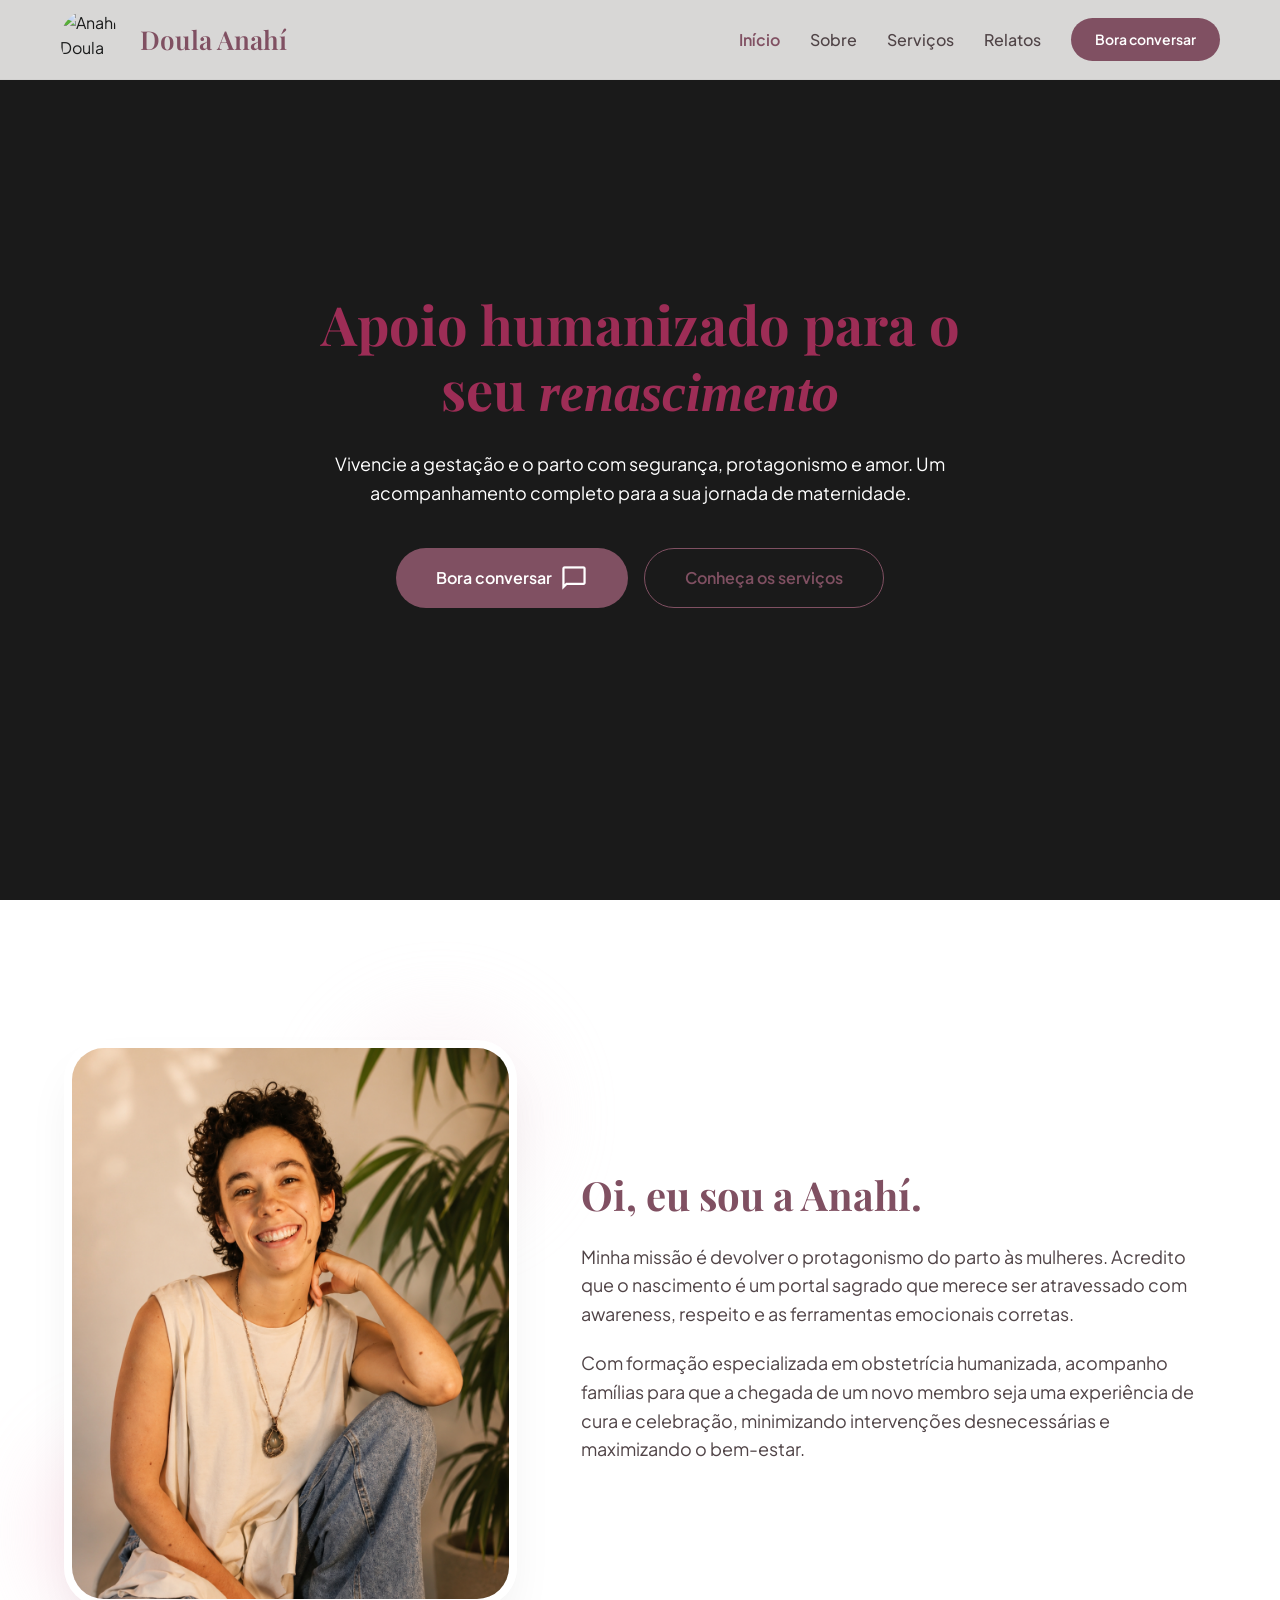
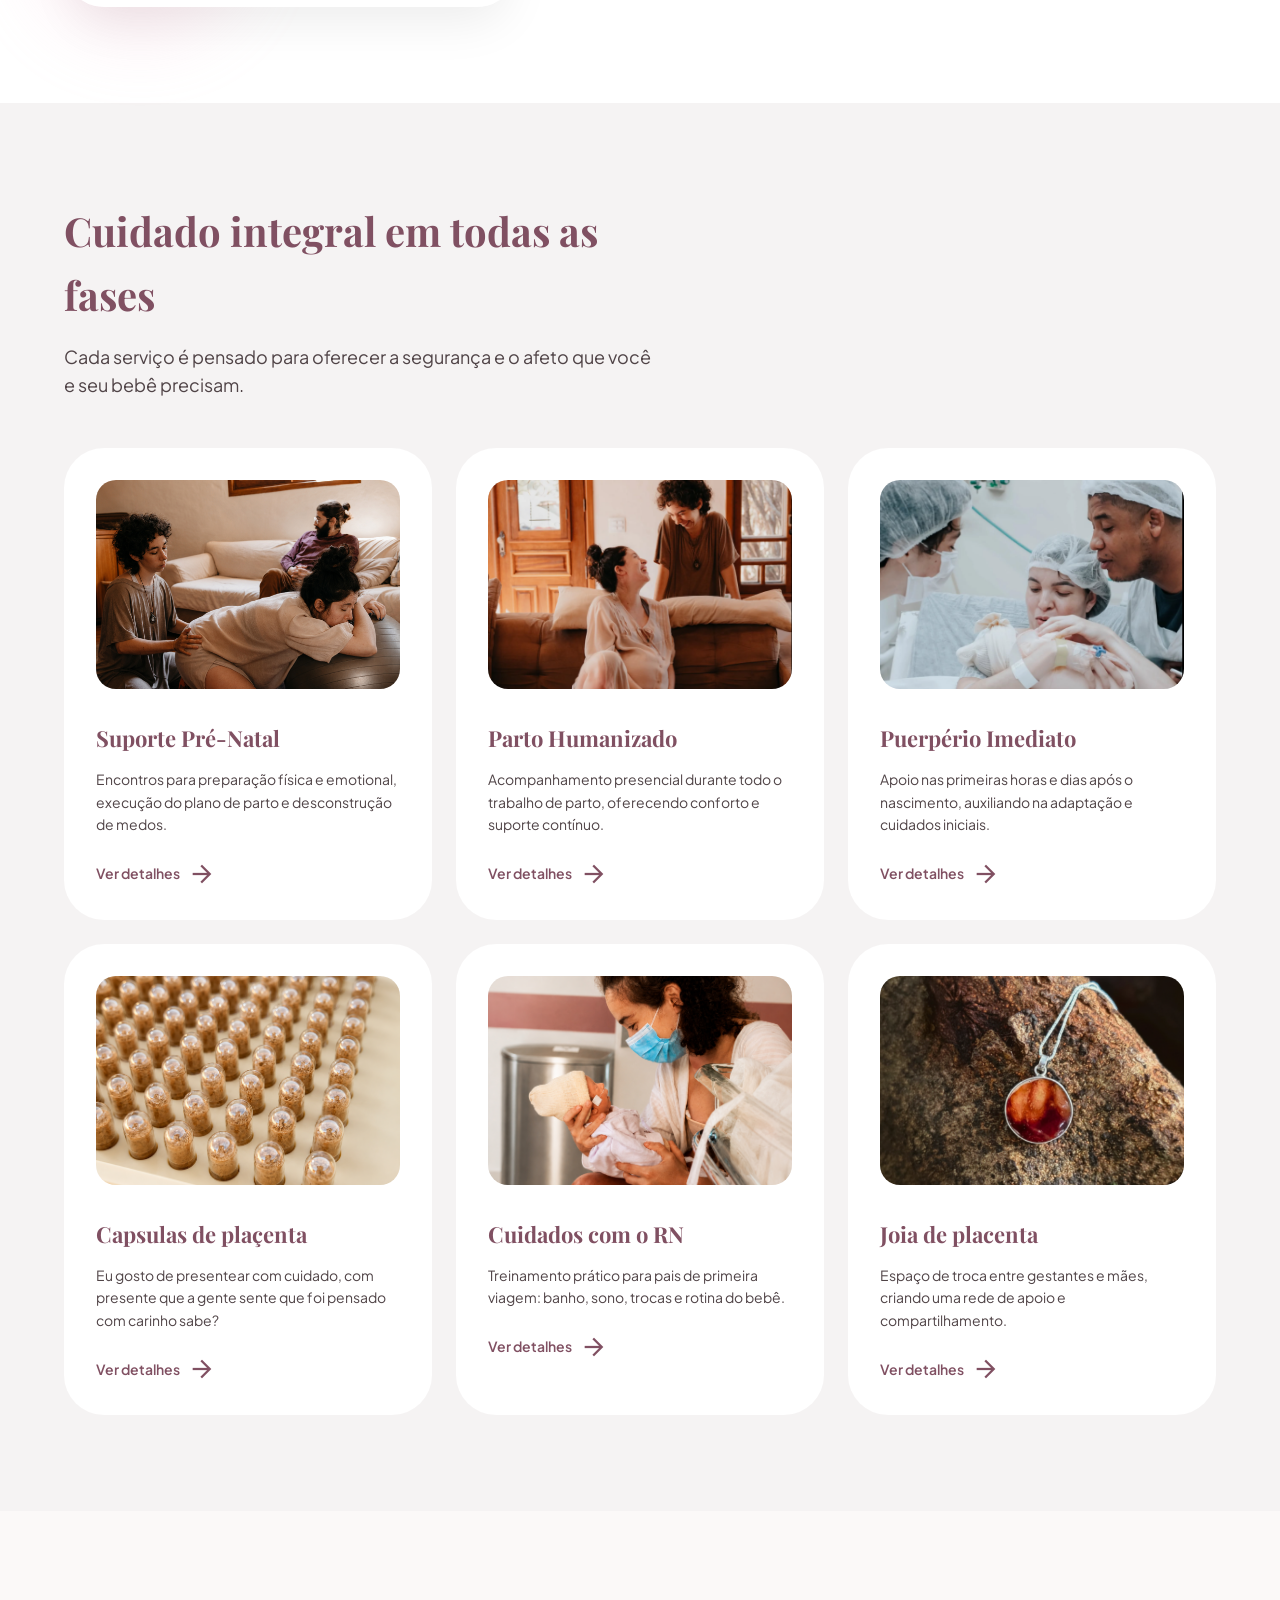
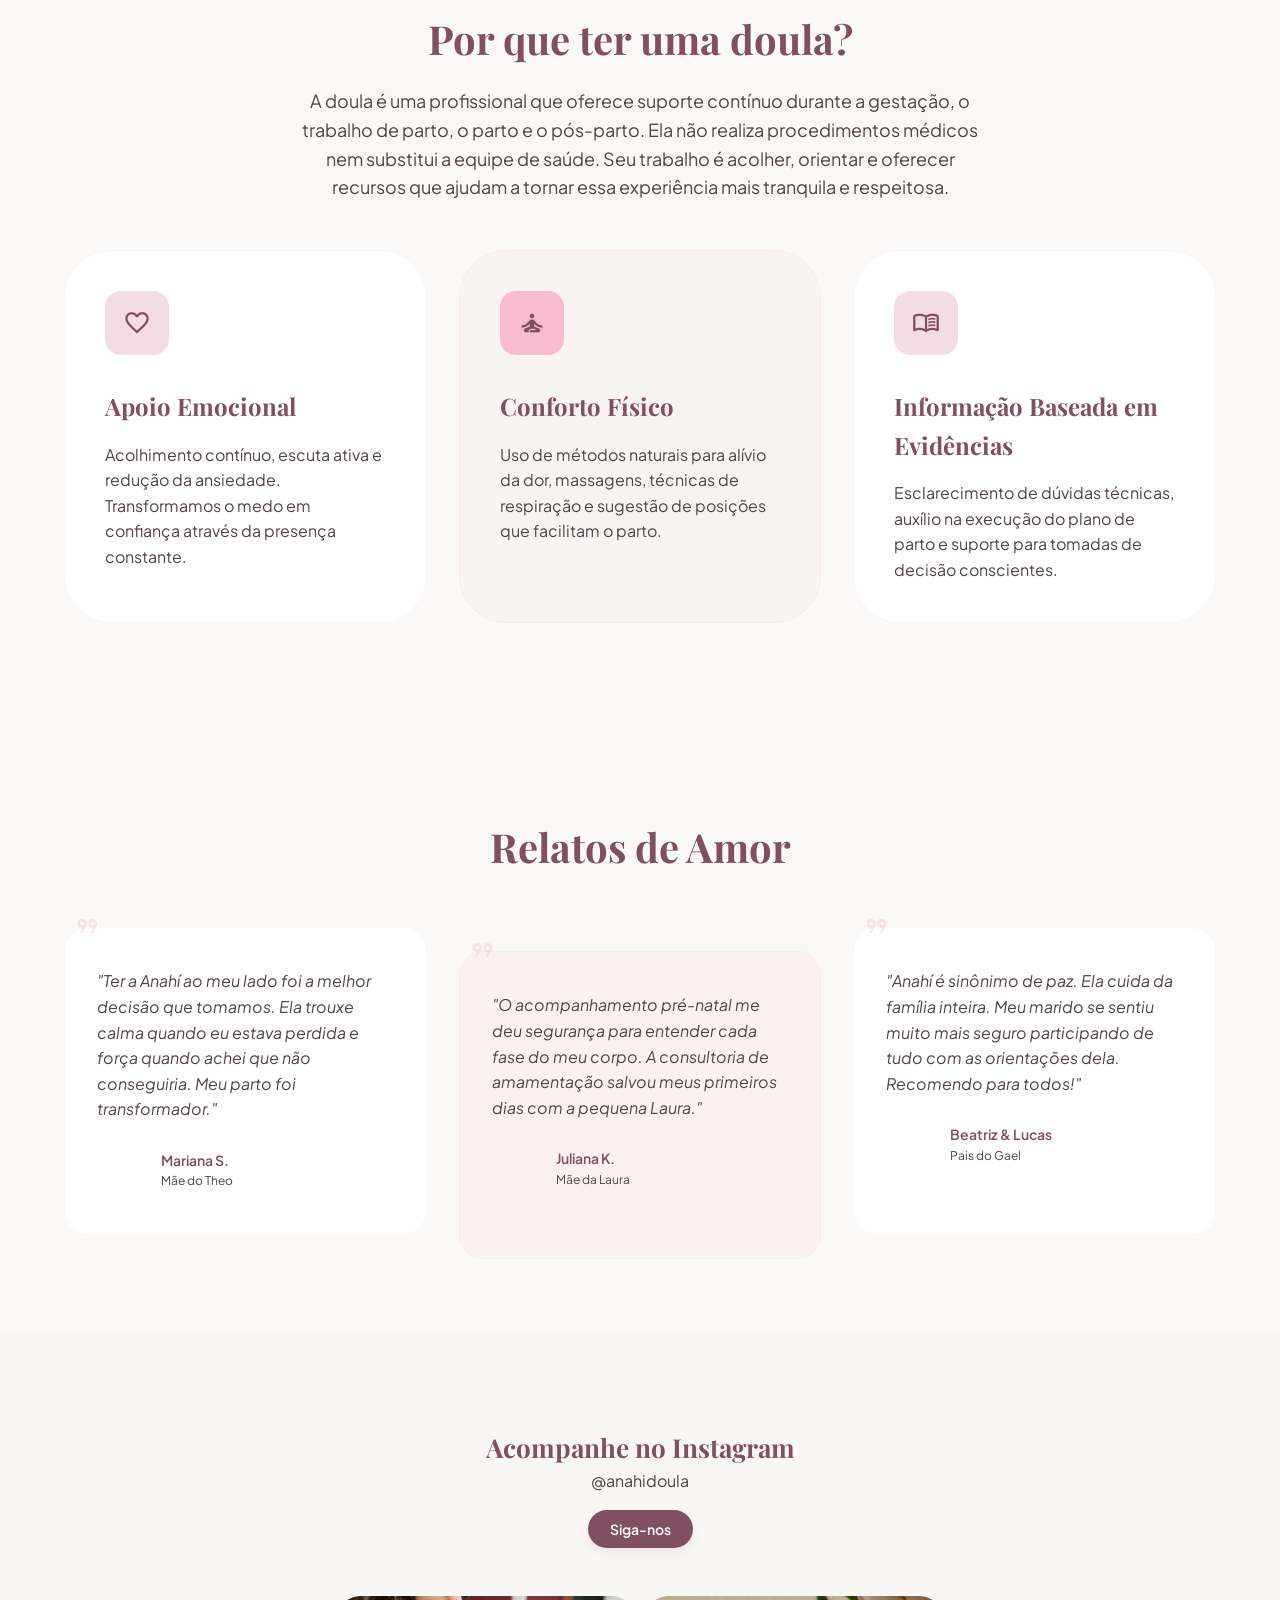
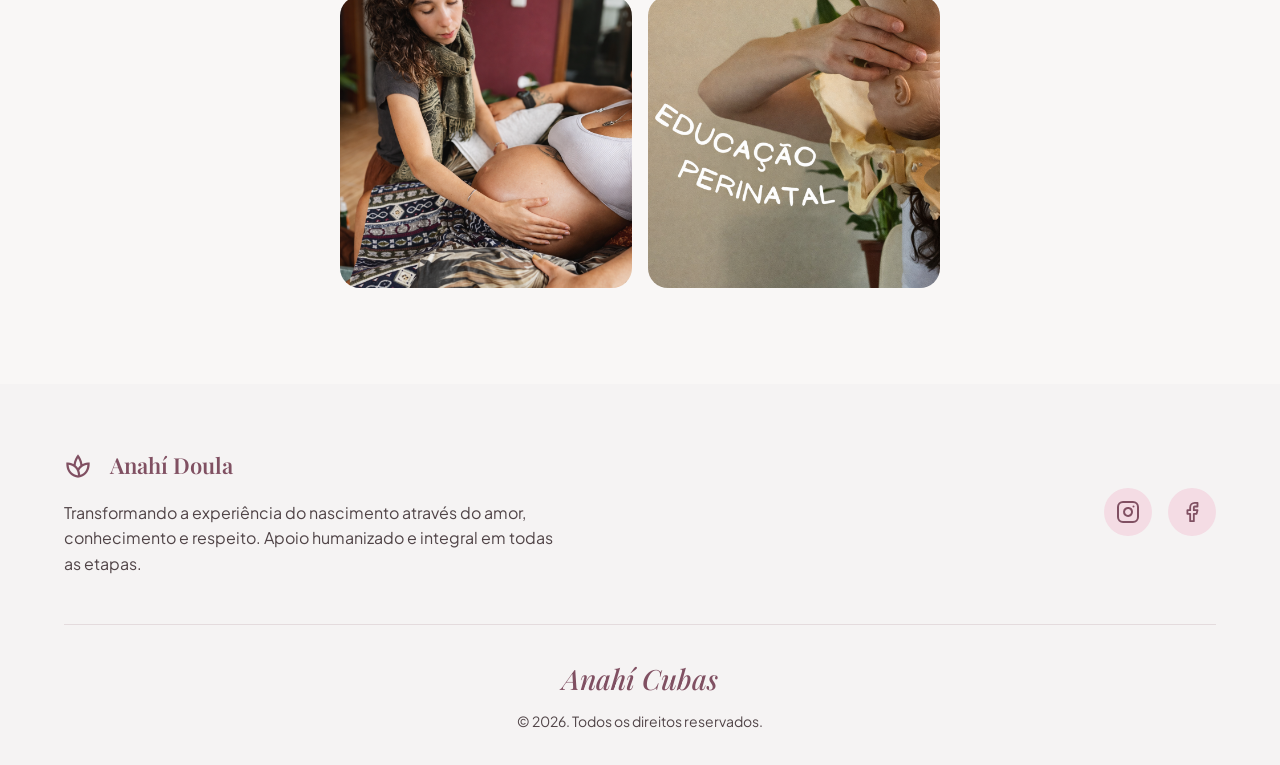
==== index.html @ f9d58816 "nuevas mudansas" ====
<!DOCTYPE html>
<html lang="pt-br">
<head>
    <meta charset="UTF-8">
    <meta name="viewport" content="width=device-width, initial-scale=1.0">
 
    <title>Doula em Campinas | Anahí - Educação Perinatal e Joias de Placenta</title>
    <meta name="description" content="Doula em Campinas dedicada ao apoyo humanizado. Ofrezco educação perinatal, cápsulas de placenta, joyas de placenta y cuidados com o recém nacido. ¡Agenda tu consulta!">
    <meta name="keywords" content="doula campinas, educação perinatal, joias de placenta, capsula de placenta, cuidados com recém nascido, parto humanizado">
  
    <link rel="preconnect" href="https://fonts.googleapis.com">
    <link rel="preconnect" href="https://fonts.gstatic.com" crossorigin>
    <link href="https://fonts.googleapis.com/css2?family=Playfair+Display:ital,wght@0,400..900;1,400..900&family=Plus+Jakarta+Sans:wght@300;400;500;600;700&display=swap" rel="stylesheet">
    
    <!-- Ícones nativos do Google -->
    <link href="https://fonts.googleapis.com/css2?family=Material+Symbols+Outlined&display=swap" rel="stylesheet">
    
    <link rel="stylesheet" href="src/css/style.css">
</head>
<body class="pagina-servicios">
    <nav class="navbar">
        <div class="container nav-wrapper">
            <div class="logo-area">
                <img src="https://lh3.googleusercontent.com/aida-public/[base64]" alt="Anahí Doula Logo" class="logo-img">
                <span class="logo-text">Doula Anahí</span>
            </div>
            
            <!-- Menu para Computadores -->
            <div class="nav-links">
                <a href="#inicio" class="nav-link active">Início</a>
                <a href="#sobre" class="nav-link">Sobre</a>
                <a href="#servicos" class="nav-link">Serviços</a>
                <a href="#relatos" class="nav-link">Relatos</a>
                <a href="#contato" class="btn-nav">Bora conversar</a>
            </div>
            
            <!-- Botão WhatsApp visível apenas no Celular (Substitui os links acima automaticamente) -->
            <a href="https://wa.me/5511999999999?text=Olá,%20gostaria%20de%20conversar%20sobre%20seus%20serviços!" target="_blank" rel="noopener noreferrer" class="mobile-wa-btn" aria-label="Conversar no WhatsApp">
                <svg xmlns="http://www.w3.org/2000/svg" viewBox="0 0 24 24" fill="currentColor" width="18" height="18" style="margin-right: 5px; vertical-align: middle;">
                    <path d="M17.472 14.382c-.297-.149-1.758-.867-2.03-.967-.273-.099-.471-.148-.67.15-.197.297-.767.966-.94 1.164-.173.199-.347.223-.644.075-.297-.15-1.255-.463-2.39-1.475-.883-.788-1.48-1.761-1.653-2.059-.173-.297-.018-.458.13-.606.134-.133.298-.347.446-.52.149-.174.198-.298.298-.497.099-.198.05-.371-.025-.52-.075-.149-.669-1.612-.916-2.207-.242-.579-.487-.5-.669-.51a12.8 12.8 0 0 0-.57-.01c-.198 0-.52.074-.792.372-.272.297-1.04 1.016-1.04 2.479 0 1.462 1.065 2.875 1.213 3.074.149.198 2.096 3.2 5.077 4.487.709.306 1.262.489 1.694.625.712.227 1.36.195 1.871.118.571-.085 1.758-.719 2.006-1.413.248-.694.248-1.289.173-1.413-.074-.124-.272-.198-.57-.347m-5.421 7.403h-.004a9.87 9.87 0 0 1-5.031-1.378l-.361-.214-3.741.982.998-3.648-.235-.374a9.86 9.86 0 0 1-1.51-5.26c.001-5.45 4.436-9.884 9.888-9.884 2.64 0 5.122 1.03 6.988 2.898a9.82 9.82 0 0 1 2.893 6.994c-.003 5.45-4.437 9.884-9.885 9.884m8.413-18.297A11.815 11.815 0 0 0 12.05 0C5.495 0 .16 5.335.157 11.892c0 2.096.547 4.142 1.588 5.945L.057 24l6.305-1.654a11.882 11.882 0 0 0 5.683 1.448h.005c6.554 0 11.89-5.335 11.893-11.893a11.821 11.821 0 0 0-3.48-8.413Z"/>
                </svg>
                <span>Conversar</span>
            </a>
            
            <button class="menu-mobile-btn" type="button" aria-label="Abrir menu">
                <span class="material-symbols-outlined">menu</span>
            </button>
        </div>
    </nav>

    <!-- HERO SECTION -->
    <header class="hero" id="inicio">
        <div class="hero-slider">
            <div class="slide slide1"></div>
            <div class="slide slide2"></div>
        </div>
        <div class="hero-overlay"></div>
        <div class="container hero-content">
            <h1 class="hero-title">Apoio humanizado para o seu <span class="italic-text">renascimento</span></h1>
            <p class="hero-description">Vivencie a gestação e o parto com segurança, protagonismo e amor. Um acompanhamento completo para a sua jornada de maternidade.</p>
            <div class="hero-buttons">
                <a href="#contato" class="btn btn-primary">Bora conversar <span class="material-symbols-outlined">chat_bubble</span></a>
                <a href="#servicos" class="btn btn-outline">Conheça os serviços</a>
            </div>
        </div>
    </header>

    <main>
        <!-- SOBRE MIM -->
        <section class="about-section" id="sobre">
            <div class="container about-wrapper">
                <div class="about-image-wrapper">
                    <div class="about-card">
                        <img alt="Anahí Doula" class="about-img" src="src/imagens/sobremi.jpg">
                    </div>
                    <div class="decor-circle circle-1"></div>
                    <div class="decor-circle circle-2"></div>
                </div>
                <div class="about-content">
                    <h2 class="section-title">Oi, eu sou a Anahí.</h2>
                    <div class="about-text">
                        <p>Minha missão é devolver o protagonismo do parto às mulheres. Acredito que o nascimento é um portal sagrado que merece ser atravessado com awareness, respeito e as ferramentas emocionais corretas.</p>
                        <p>Com formação especializada em obstetrícia humanizada, acompanho famílias para que a chegada de um novo membro seja uma experiência de cura e celebração, minimizando intervenções desnecessárias e maximizando o bem-estar.</p>
                    </div>
                </div>
            </div>
        </section>

        <!-- SERVIÇOS -->
        <section class="services-section" id="servicos">
            <div class="container">
                <div class="services-header">
                    <div class="services-header-text">
                        <h2 class="section-title">Cuidado integral em todas as fases</h2>
                        <p class="section-subtitle">Cada serviço é pensado para oferecer a segurança e o afeto que você e seu bebê precisam.</p>
                    </div>
                </div>
                <div class="services-grid">
                    <div class="service-card">
                        <div class="service-img-wrapper">
                            <img alt="Suporte Pré-Natal" src="src/imagens/hero1.jpg">
                        </div>
                        <h3>Suporte Pré-Natal</h3>
                        <p>Encontros para preparação física e emotional, execução do plano de parto e desconstrução de medos.</p>
                        <a href="servicios.html#educacao" class="service-link">Ver detalhes <span class="material-symbols-outlined">arrow_forward</span></a>
                    </div>
                    <div class="service-card">
                        <div class="service-img-wrapper">
                            <img alt="Parto Humanizado" src="src/imagens/img1.png">
                        </div>
                        <h3>Parto Humanizado</h3>
                        <p>Acompanhamento presencial durante todo o trabalho de parto, oferecendo conforto e suporte contínuo.</p>
                        <a href="servicios.html#parto" class="service-link">Ver detalhes <span class="material-symbols-outlined">arrow_forward</span></a>
                    </div>
                    <div class="service-card">
                        <div class="service-img-wrapper">
                            <img alt="Puerpério Imediato" src="src/imagens/img2.png">
                        </div>
                        <h3>Puerpério Imediato</h3>
                        <p>Apoio nas primeiras horas e dias após o nascimento, auxiliando na adaptação e cuidados iniciais.</p>
                        <a href="servicios.html#cuidados" class="service-link">Ver detalhes <span class="material-symbols-outlined">arrow_forward</span></a>
                    </div>
                    <div class="service-card">
                        <div class="service-img-wrapper">
                            <img alt="Capsulas de plaçenta" src="src/imagens/img3.jpg">
                        </div>
                        <h3>Capsulas de plaçenta</h3>
                        <p>Eu gosto de presentear com cuidado, com presente que a gente sente que foi pensado com carinho sabe?</p>
                        <a href="servicios.html#capsulas" class="service-link">Ver detalhes <span class="material-symbols-outlined">arrow_forward</span></a>
                    </div>
                    <div class="service-card">
                        <div class="service-img-wrapper">
                            <img alt="Cuidados com o RN" src="src/imagens/img4.jpg">
                        </div>
                        <h3>Cuidados com o RN</h3>
                        <p>Treinamento prático para pais de primeira viagem: banho, sono, trocas e rotina do bebê.</p>
                        <a href="servicios.html#joias" class="service-link">Ver detalhes <span class="material-symbols-outlined">arrow_forward</span></a>
                    </div>
                    <div class="service-card">
                        <div class="service-img-wrapper">
                            <img alt="Joia de placenta" src="src/imagens/img5.png">
                        </div>
                        <h3>Joia de placenta</h3>
                        <p>Espaço de troca entre gestantes e mães, criando uma rede de apoio e compartilhamento.</p>
                        <a href="servicios.html#arte" class="service-link">Ver detalhes <span class="material-symbols-outlined">arrow_forward</span></a>
                    </div>
                </div>
            </div>
        </section>

        <!-- POR QUE DOULA -->
        <section class="why-section">
            <div class="container text-center">
                <h2 class="section-title">Por que ter uma doula?</h2>
                <p class="section-subtitle">A doula é uma profissional que oferece suporte contínuo durante a gestação, o trabalho de parto, o parto e o pós-parto. Ela não realiza procedimentos médicos nem substitui a equipe de saúde. Seu trabalho é acolher, orientar e oferecer recursos que ajudam a tornar essa experiência mais tranquila e respeitosa.</p>
                <div class="features-grid">
                    <div class="feature-card">
                        <div class="feature-icon icon-bg-1">
                            <span class="material-symbols-outlined">favorite</span>
                        </div>
                        <h3>Apoio Emocional</h3>
                        <p>Acolhimento contínuo, escuta ativa e redução da ansiedade. Transformamos o medo em confiança através da presença constante.</p>
                    </div>
                    <div class="feature-card highlight-card">
                        <div class="feature-icon icon-bg-2">
                            <span class="material-symbols-outlined">self_improvement</span>
                        </div>
                        <h3>Conforto Físico</h3>
                        <p>Uso de métodos naturais para alívio da dor, massagens, técnicas de respiração e sugestão de posições que facilitam o parto.</p>
                    </div>
                    <div class="feature-card">
                        <div class="feature-icon icon-bg-1">
                            <span class="material-symbols-outlined">menu_book</span>
                        </div>
                        <h3>Informação Baseada em Evidências</h3>
                        <p>Esclarecimento de dúvidas técnicas, auxílio na execução do plano de parto e suporte para tomadas de decisão conscientes.</p>
                    </div>
                </div>
            </div>
        </section>

        <!-- TESTEMUNHOS -->
        <section class="testimonials-section" id="relatos">
            <div class="container">
                <h2 class="section-title text-center">Relatos de Amor</h2>
                <div class="testimonials-grid">
                    <div class="testimonial-card">
                        <span class="material-symbols-outlined quote-icon">format_quote</span>
                        <p class="testimonial-text">"Ter a Anahí ao meu lado foi a melhor decisão que tomamos. Ela trouxe calma quando eu estava perdida e força quando achei que não conseguiria. Meu parto foi transformador."</p>
                        <div class="testimonial-user">
                            <div class="user-avatar" style="background-image: url('https://lh3.googleusercontent.com/aida-public/[base64]');"></div>
                            <div>
                                <p class="user-name">Mariana S.</p>
                                <p class="user-info">Mãe do Theo</p>
                            </div>
                        </div>
                    </div>
                    <div class="testimonial-card color-card">
                        <span class="material-symbols-outlined quote-icon">format_quote</span>
                        <p class="testimonial-text">"O acompanhamento pré-natal me deu segurança para entender cada fase do meu corpo. A consultoria de amamentação salvou meus primeiros dias com a pequena Laura."</p>
                        <div class="testimonial-user">
                            <div class="user-avatar" style="background-image: url('https://lh3.googleusercontent.com/aida-public/[base64]');"></div>
                            <div>
                                <p class="user-name">Juliana K.</p>
                                <p class="user-info">Mãe da Laura</p>
                            </div>
                        </div>
                    </div>
                    <div class="testimonial-card">
                        <span class="material-symbols-outlined quote-icon">format_quote</span>
                        <p class="testimonial-text">"Anahí é sinônimo de paz. Ela cuida da família inteira. Meu marido se sentiu muito mais seguro participando de tudo com as orientações dela. Recomendo para todos!"</p>
                        <div class="testimonial-user">
                            <div class="user-avatar" style="background-image: url('https://lh3.googleusercontent.com/aida-public/[base64]');"></div>
                            <div>
                                <p class="user-name">Beatriz & Lucas</p>
                                <p class="user-info">Pais do Gael</p>
                            </div>
                        </div>
                    </div>
                </div>
            </div>
        </section>

        <!-- INSTAGRAM -->
        <section class="instagram-section" id="instagram">
            <div class="container">
                <div class="instagram-header">
                    <div class="instagram-header-content">
                        <h2 class="instagram-title">Acompanhe no Instagram</h2>
                        <p class="instagram-handle">@anahidoula</p>
                    </div>
                    <a href="https://instagram.com/anahidoula" target="_blank" class="instagram-follow-btn">Siga-nos</a>
                </div>
                <div class="instagram-grid">
                    <a href="https://www.instagram.com/p/C_lecy-xNqU/" target="_blank" class="instagram-item">
                        <div class="instagram-img" style="background-image: url('src/imagens/post1.png');"></div>
                    </a>
                    <a href="https://www.instagram.com/p/C8aDs1oxCTN/" target="_blank" class="instagram-item">
                        <div class="instagram-img" style="background-image: url('src/imagens/post2.png');"></div>
                    </a>
                </div>
            </div>
        </section>
    </main>

    <!-- FOOTER -->
    <footer class="main-footer" id="contato">
        <div class="container">
            <div class="footer-wrapper">
                <div class="footer-brand">
                    <div class="footer-logo">
                        <span class="material-symbols-outlined text-primary style-icon" style="font-size: 30px; color: var(--primary);">spa</span>
                        <span class="footer-title" style="margin-left: 8px;">Anahí Doula</span>
                    </div>
                    <p class="footer-text">
                        Transformando a experiência do nascimento através do amor, conhecimento e respeito. Apoio humanizado e integral em todas as etapas.
                    </p>
                </div>
                <div class="footer-socials">
                    <a href="https://instagram.com/anahidoula" target="_blank" class="social-icon" aria-label="Instagram">
                        <svg xmlns="http://www.w3.org/2000/svg" width="24" height="24" viewBox="0 0 24 24" fill="none" stroke="currentColor" stroke-width="2" stroke-linecap="round" stroke-linejoin="round"><rect width="20" height="20" x="2" y="2" rx="5" ry="5"/><path d="M16 11.37A4 4 0 1 1 12.63 8 4 4 0 0 1 16 11.37z"/><line x1="17.5" x2="17.51" y1="6.5" y2="6.5"/></svg>
                    </a>
                    <a href="https://www.facebook.com/tu_usuario" target="_blank" class="social-icon" aria-label="Facebook">
                        <svg xmlns="http://www.w3.org/2000/svg" width="22" height="22" viewBox="0 0 24 24" fill="none" stroke="currentColor" stroke-width="2" stroke-linecap="round" stroke-linejoin="round">
                            <path d="M18 2h-3a5 5 0 0 0-5 5v3H7v4h3v8h4v-8h3l1-4h-4V7a1 1 0 0 1 1-1h3z"></path>
                        </svg>
                    </a>
                </div>
            </div>
            <div class="footer-bottom">
                <h3 class="footer-author">Anahí Cubas</h3>
                <p class="footer-copyright">© 2026. Todos os direitos reservados.</p>
            </div>
        </div>
    </footer>

    <!-- BARRA DE NAVEGAÇÃO INFERIOR PARA CELULARES (ESTILO INSTAGRAM) -->
    <nav class="bottom-nav">
        <a href="#inicio" class="bottom-nav-item">
            <span class="material-symbols-outlined">home</span>
            <span>Início</span>
        </a>
        <a href="#sobre" class="bottom-nav-item">
            <span class="material-symbols-outlined">person</span>
            <span>Sobre</span>
        </a>
        <a href="#servicos" class="bottom-nav-item">
            <span class="material-symbols-outlined">pregnancy</span>
            <span>Serviços</span>
        </a>
        <a href="#relatos" class="bottom-nav-item">
            <span class="material-symbols-outlined">forum</span>
            <span>Relatos</span>
        </a>
    </nav>
    
    <script src="src/js/script.js"></script>
</body>
</html>
---- src/css/style.css ----
* {
    margin: 0;
    padding: 0;
    box-sizing: border-box;
}

html {
    scroll-behavior: smooth;
}

:root {
    /* Paleta de Cores Global */
    --primary: #805062;
    --primary-container: #f8bbd0;
    --on-primary: #ffffff;
    --secondary: #6b5a60;
    --secondary-container: #f4dce4;
    --on-secondary-container: #716066;
    --surface: #fbf9f8;
    --surface-container-low: #f5f3f3;
    --surface-container-lowest: #ffffff;
    --on-surface: #1b1c1c;
    --on-surface-variant: #504447;
    
    /* Fontes */
    --font-headline: 'Playfair Display', serif;
    --font-body: 'Plus Jakarta Sans', sans-serif;
}

body {
    background-: var(--surface);
    color: var(--on-surface);
    font-family: var(--font-body);
    font-size: 16px;
    line-height: 1.6;
    overflow-x: hidden;
}

.container {
    width: 100%;
    max-width: 1200px;
    margin: 0 auto;
    padding: 0 24px;
}

.text-center {
    text-align: center;
}

/* ==========================================================================
   COMPONENTES REUTILIZÁVEIS (Botões e Títulos)
   ========================================================================== */
.btn {
    display: inline-flex;
    align-items: center;
    justify-content: center;
    gap: 8px;
    padding: 16px 40px;
    border-radius: 9999px;
    font-weight: 600;
    text-decoration: none;
    transition: all 0.3s ease;
    cursor: pointer;
}

.btn-primary {
    background-color: var(--primary);
    color: var(--on-primary);
    border: none;
}

.btn-primary:hover {
    opacity: 0.95;
    transform: translateY(-2px);
    box-shadow: 0 10px 20px rgba(128, 80, 98, 0.15);
}

.btn-outline {
    background-color: transparent;
    border: 1px solid var(--primary);
    color: var(--on-surface);
}

.btn-outline:hover {
    background-color: rgba(248, 187, 208, 0.15);
}

.section-title {
    font-family: var(--font-headline);
    font-size: 40px;
    color: var(--primary);
    margin-bottom: 16px;
}

.section-subtitle {
    font-size: 18px;
    color: var(--on-surface-variant);
    max-width: 700px;
    margin: 0 auto 48px auto;
}

/* ==========================================================================
   NAVBAR & LOGO CIRCULAR
   ========================================================================== */
.navbar {
    position: fixed;
    top: 0;
    width: 100%;
    height: 80px;
    background-color: rgba(251, 249, 248, 0.85);
    backdrop-filter: blur(10px);
    z-index: 1000;
    display: flex;
    align-items: center;
    border-bottom: 1px solid rgba(0,0,0,0.03);
    transition: all 0.3s ease;
}

.navbar.scrolled {
    background-color: #ffffff;
    box-shadow: 0 4px 20px rgba(0, 0, 0, 0.08);
    height: 70px;
}

.nav-wrapper {
    display: flex;
    justify-content: space-between;
    align-items: center;
    width: 100%;
    max-width: 1200px;
    margin: 0 auto;
    padding: 10px 20px;
}

.logo-area {
    display: flex;
    align-items: center;
    gap: 20px;
}

.logo-img {
    border-radius: 50% !important; 
    object-fit: cover !important;  
    width: 60px !important;        
    height: 60px !important;       
}

.logo-text {
    font-family: var(--font-headline);
    font-size: 26px;
    font-weight: 600;
    color: var(--primary);
}

.nav-links {
    display: flex;
    align-items: center;
    gap: 32px;
}

.nav-link {
    text-decoration: none;
    color: var(--on-surface-variant);
    font-weight: 500;
    transition: color 0.3s;
}

.nav-link:hover, .nav-link.active {
    color: var(--primary);
    font-weight: 600;
}

.btn-nav {
    background-color: var(--primary);
    color: var(--on-primary);
    padding: 10px 24px;
    border-radius: 9999px;
    text-decoration: none;
    font-weight: 600;
    font-size: 14px;
    transition: opacity 0.3s;
}

.btn-nav:hover {
    opacity: 0.9;
}

.menu-mobile-btn {
    display: none;
    background: none;
    border: none;
    color: var(--primary);
    cursor: pointer;
}

.mobile-wa-btn {
    background-color: #926379; 
    color: #ffffff !important;
    text-decoration: none;
    padding: 8px 14px;
    border-radius: 8px;
    font-family: 'Playfair Display', serif;
    font-size: 13px;
    font-weight: bold;
    display: none; 
    white-space: nowrap;
    transition: background 0.3s ease, transform 0.2s ease;
}

.mobile-wa-btn:active {
    transform: scale(0.95);
}

/* ==========================================================================
   HERO SECTION (RETORNADO A TRANSPARENTE ORIGINAL)
   ========================================================================== */
.hero {
    height: 100vh;
    position: relative;
    display: flex;
    justify-content: center;
    align-items: center;
    text-align: center;
    overflow: hidden;
}

.hero-slider {
    position: absolute;
    inset: 0;
    z-index: -1;
    background-color: #1a1a1a; 
    overflow: hidden;
}

.slide {
    position: absolute;
    inset: 0;
    background-size: cover;
    background-position: center;
    opacity: 0;
    animation: fadeZoomOut 16s infinite ease-in-out;
}

.slide1 { background-image: url("../imagens/hero1.jpg"); animation-delay: 0s; }
.slide2 { background-image: url("../imagens/fototipo1.jpg"); animation-delay: 8s; }

@keyframes fadeZoomOut {
    0% { opacity: 1; transform: scale(1.05); } 
    45% { opacity: 1; transform: scale(1); }
    50% { opacity: 1; transform: scale(1); }
    95% { opacity: 0; transform: scale(1.05); } 
    100% { opacity: 1; transform: scale(1.05); }
}

/* Filtro totalmente invisible para que la imagen brille libre */
.hero-overlay {
    position: absolute;
    inset: 0;
    z-index: 1;
    background: transparent !important; 
}

/* Contenedor transparente original sin cajas ni fondos */
.hero-content {
    position: relative;
    z-index: 2;
    max-width: 650px;
    padding: 0 !important;
    background: transparent !important;
    backdrop-filter: none !important;
    box-shadow: none !important;
}

.badge {
    display: inline-block;
    padding: 6px 16px;
    background-color: var(--secondary-container);
    color: var(--on-secondary-container);
    border-radius: 9999px;
    font-size: 12px;
    font-weight: 600;
    text-transform: uppercase;
    letter-spacing: 0.1em;
    margin-bottom: 24px;
}

/* 🌟 CAMBIA AQUÍ EL COLOR DEL TÍTULO PRINCIPAL ("Apoio humanizado...") */
.hero-title {
    font-family: var(--font-headline);
    font-size: 54px;
    line-height: 1.2;
    color: #9d2d56 !important;
    margin-bottom: 24px;
    text-shadow: none !important;
}

.italic-text { font-style: italic; font-family: serif; }

/* 🌟 CAMBIA AQUÍ EL COLOR DEL SUBTÍTULO ("Vivencie a gestação...") */
.hero-description {
    font-size: 18px;
    color: #ffffff !important; 
    margin-bottom: 40px;
    text-shadow: none !important;
}

.hero-buttons {
    display: flex;
    justify-content: center;
    gap: 16px;
}

.hero-buttons .btn-outline {
    border-color: var(--primary) !important;
    color: var(--primary) !important;
}
.hero-buttons .btn-outline:hover {
    background-color: rgba(248, 187, 208, 0.15) !important;
}

/* ==========================================================================
   SOBRE MIM
   ========================================================================== */
.about-section {
    padding: 140px 0 96px 0; 
    background-color: var(--surface-container-lowest);
}

.about-wrapper {
    display: grid;
    grid-template-columns: 5fr 7fr;
    gap: 64px;
    align-items: center;
}

.about-image-wrapper { position: relative; }

.about-card {
    border-radius: 40px;
    overflow: hidden;
    box-shadow: 0 25px 50px -12px rgba(0, 0, 0, 0.08);
    border: 8px solid var(--surface-container-lowest);
    position: relative;
    z-index: 10;
    aspect-ratio: 4/5;
    transition: all 0.3s;
}

.about-img { width: 100%; height: 100%; object-fit: cover; }

.decor-circle {
    position: absolute;
    border-radius: 50%;
    filter: blur(40px);
    opacity: 0.3;
    z-index: 1;
    width: 200px;
    height: 200px;
}

.circle-1 { bottom: -24px; left: -24px; background-color: var(--primary-container); }
.circle-2 { top: -24px; right: -24px; background-color: var(--secondary-container); }

.about-content { display: flex; flex-direction: column; }
.about-text p { font-size: 18px; color: var(--on-surface-variant); margin-bottom: 20px; }

/* ==========================================================================
   POR QUE UMA DOULA?
   ========================================================================== */
.why-section { padding: 96px 0; }

.features-grid {
    display: grid;
    grid-template-columns: repeat(3, 1fr);
    gap: 32px;
    margin-top: 48px;
}

.feature-card {
    background-color: var(--surface-container-lowest);
    border: 1px solid rgba(128, 80, 98, 0.05);
    border-radius: 48px;
    padding: 40px;
    text-align: left;
    transition: all 0.4s ease;
}

.feature-card:hover { border-color: rgba(128, 80, 98, 0.2); transform: translateY(-6px); }
.highlight-card { background-color: rgba(244, 220, 228, 0.2); }

.feature-icon {
    width: 64px; height: 64px; border-radius: 16px; display: flex; align-items: center;
    justify-content: center; color: var(--primary); margin-bottom: 32px; transition: transform 0.3s;
}

.feature-card:hover .feature-icon { transform: scale(1.1); }
.icon-bg-1 { background-color: var(--secondary-container); }
.icon-bg-2 { background-color: var(--primary-container); }

.feature-card h3 { font-family: var(--font-headline); font-size: 24px; color: var(--primary); margin-bottom: 16px; }
.feature-card p { color: var(--on-surface-variant); }

/* ==========================================================================
   SERVIÇOS
   ========================================================================== */
.services-section { padding: 96px 0; background-color: var(--surface-container-low); }

.services-header { display: flex; justify-content: space-between; align-items: flex-end; margin-bottom: 48px; }
.services-header-text { max-width: 600px; }
.services-header .section-subtitle { margin-bottom: 0; }

.services-nav-buttons { display: flex; gap: 16px; }

.btn-arrow {
    width: 48px; height: 48px; border-radius: 50%; border: 1px solid rgba(128, 80, 98, 0.2);
    background: none; color: var(--primary); display: flex; align-items: center;
    justify-content: center; cursor: pointer; transition: all 0.3s;
}

.btn-arrow:hover { background-color: var(--primary); color: white; }

.services-grid { display: grid; grid-template-columns: repeat(3, 1fr); gap: 24px; }

.service-card { background-color: var(--surface-container-lowest); padding: 32px; border-radius: 40px; transition: all 0.3s; }
.service-card:hover { box-shadow: 0 20px 30px rgba(128, 80, 98, 0.04); }

.service-img-wrapper { border-radius: 20px; overflow: hidden; margin-bottom: 32px; aspect-ratio: 16/11; }
.service-img-wrapper img { width: 100%; height: 100%; object-fit: cover; transition: transform 0.6s ease; }
.service-card:hover .service-img-wrapper img { transform: scale(1.08); }

.service-card h3 { font-family: var(--font-headline); font-size: 22px; color: var(--primary); margin-bottom: 12px; }
.service-card p { color: var(--on-surface-variant); font-size: 14px; margin-bottom: 24px; }

.service-link {
    display: inline-flex; align-items: center; gap: 8px; color: var(--primary);
    text-decoration: none; font-weight: 600; font-size: 14px; transition: gap 0.3s;
}

.service-card:hover .service-link { gap: 14px; }

/* ==========================================================================
   RELATOS (DEPOIMENTOS)
   ========================================================================== */
.testimonials-section { padding: 96px 0; }
.testimonials-grid { display: grid; grid-template-columns: repeat(3, 1fr); gap: 32px; margin-top: 48px; }

.testimonial-card {
    background-color: var(--surface-container-lowest); padding: 40px 32px;
    border-radius: 24px; border: 1px solid rgba(128, 80, 98, 0.04);
    position: relative; font-style: italic;
}

.color-card { background-color: rgba(248, 187, 208, 0.12); transform: translateY(24px); }

.quote-icon { font-size: 48px; color: var(--primary-container); position: absolute; top: -16px; left: 8px; opacity: 0.4; }
.testimonial-text { color: var(--on-surface-variant); margin-bottom: 24px; }

.testimonial-user { display: flex; align-items: center; gap: 16px; font-style: normal; }
.user-avatar { width: 48px; height: 48px; border-radius: 50%; background-size: cover; background-position: center; }
.user-name { color: var(--primary); font-weight: 600; font-size: 14px; }
.user-info { font-size: 12px; color: var(--on-surface-variant); }

/* ==========================================================================
   INSTAGRAM
   ========================================================================== */
.instagram-section { padding: 96px 0; background-color: rgba(245, 243, 243, 0.4); }

.instagram-header {
    display: flex; flex-direction: column; align-items: center; text-align: center; margin-bottom: 48px; gap: 16px;
}

.instagram-header-content { display: flex; flex-direction: column; align-items: center; }
.instagram-title { font-family: var(--font-headline); font-size: 26px; color: var(--primary); }
.instagram-handle { color: var(--on-surface-variant); }

.instagram-follow-btn {
    display: inline-flex; align-items: center; justify-content: center; background-color: var(--primary);
    color: var(--on-primary); text-decoration: none; font-weight: 600; font-size: 14px; padding: 8px 22px;
    border-radius: 9999px; transition: all 0.3s ease; box-shadow: 0 4px 10px rgba(128, 80, 98, 0.1);
}

.instagram-follow-btn:hover { transform: translateY(-2px); opacity: 0.95; box-shadow: 0 6px 14px rgba(128, 80, 98, 0.2); }

.instagram-grid { display: grid; grid-template-columns: repeat(2, 1fr); gap: 16px; max-width: 600px; margin: 0 auto; }
.instagram-item { aspect-ratio: 1/1; border-radius: 20px; overflow: hidden; cursor: pointer; }
.instagram-img { width: 100%; height: 100%; background-size: cover; background-position: center; transition: transform 0.5s ease; }
.instagram-item:hover .instagram-img { transform: scale(1.08); }

/* ==========================================================================
   FOOTER (RODAPÉ)
   ========================================================================== */
.main-footer { background-color: var(--surface-container-low); padding: 64px 0 32px 0; }

.footer-wrapper { display: flex; justify-content: space-between; align-items: center; margin-bottom: 48px; }
.footer-brand { max-width: 500px; }
.footer-logo { display: flex; align-items: center; gap: 10px; margin-bottom: 16px; }
.footer-title { font-family: var(--font-headline); font-size: 22px; font-weight: 600; color: var(--primary); }
.footer-text { color: var(--on-surface-variant); }

.footer-socials { display: flex; gap: 16px; }
.social-icon {
    display: flex; align-items: center; justify-content: center; width: 48px; height: 48px;
    border-radius: 50%; background-color: var(--secondary-container); color: var(--primary); transition: all 0.3s ease;
}

.social-icon:hover { background-color: var(--primary); color: var(--on-primary); transform: translateY(-4px); }

.footer-bottom { text-align: center; padding-top: 32px; border-top: 1px solid rgba(128, 80, 98, 0.15); }
.footer-author { font-family: var(--font-headline); font-size: 28px; font-style: italic; color: var(--primary); margin-bottom: 8px; font-weight: 500; }
.footer-copyright { color: var(--on-surface-variant); font-size: 14px; }

/* ==========================================================================
   PÁGINA DE SERVICIOS DETALLADOS
   ========================================================================== */
.pagina-servicios { background-color: var(--surface); color: var(--on-surface); }

.pagina-servicios .nav-wrapper {
    display: flex !important; justify-content: space-between !important; align-items: center !important;
    width: 100% !important; max-width: 1200px; margin: 0 auto; padding: 10px 20px;
}

.pagina-servicios .nav-links { display: flex !important; gap: 30px !important; align-items: center !important; }

.services-hero {
    background: linear-gradient(rgba(0,0,0,0.45), rgba(0,0,0,0.45)), url('../imagens/post1.png') no-repeat !important;
    background-size: cover !important;
    background-position: center 36% !important; 
    min-height: 620px !important;               
    padding: 140px 20px !important;
    display: flex !important;
    flex-direction: column !important; 
    justify-content: center !important; 
    align-items: center !important;
    text-align: center !important; 
    color: #fff;
    margin-top: 70px;
}

.services-hero h1 { font-family: var(--font-headline); font-size: 3rem !important; margin-bottom: 10px; text-shadow: 2px 2px 8px rgba(0, 0, 0, 0.5); }
.services-hero p { font-family: var(--font-body); font-size: 1.2rem !important; max-width: 600px; text-shadow: 1px 1px 5px rgba(0, 0, 0, 0.5); }

@media (max-width: 768px) {
    .services-hero {
        min-height: 500px !important;               
        background-position: center 18% !important; 
        padding: 110px 20px !important;
    }
    .services-hero h1 { font-size: 2.2rem !important; }
    .services-hero p { font-size: 1.05rem !important; }
}

.container-servicios-detalle { max-width: 1200px; margin: 60px auto; padding: 0 20px; }
.servicio-bloque-detalle { margin-bottom: 100px; scroll-margin-top: 100px; }

.detalle-content { display: flex; align-items: center; gap: 50px; }
.detalle-content.reversed { flex-direction: row-reverse; }

.detalle-img-wrapper { flex: 1; overflow: hidden; border-radius: 15px; box-shadow: 0 10px 20px rgba(0,0,0,0.05); transition: transform 0.3s ease; }
.detalle-img-wrapper:hover { transform: scale(1.02); }
.detalle-img-wrapper img { width: 100%; height: 400px; object-fit: cover; display: block; }

.detalle-texto { flex: 1; }
.detalle-texto h2 { font-family: var(--font-headline); font-size: 2.5rem; color: var(--primary); margin-bottom: 20px; }
.detalle-texto p { font-family: var(--font-body); line-height: 1.8; color: var(--on-surface-variant); margin-bottom: 30px; }

.btn-volver {
    display: inline-flex; align-items: center; gap: 8px; text-decoration: none;
    color: var(--primary); font-family: var(--font-body); font-weight: 600; transition: color 0.2s;
}
.btn-volver:hover { color: var(--secondary); }

/* ==========================================================================
   ÍCONES E MATERIAL SYMBOLS
   ========================================================================== */
span.material-symbols-outlined,
.pagina-servicios span.material-symbols-outlined {
    font-family: 'Material Symbols Outlined' !important;
    font-size: 28px !important;
    font-weight: normal !important;
    line-height: 1 !important;
    letter-spacing: normal !important;
    text-transform: none !important;
    display: inline-block;
    white-space: nowrap;
    word-wrap: normal;
}

.bottom-nav-item span:not(.material-symbols-outlined) {
    font-size: 12px !important;
    font-family: var(--font-body) !important;
}

/* ==========================================================================
   📱 RESPONSIVO E TELAS MENORES (TABLET E CELULAR)
   ========================================================================== */
.bottom-nav { display: none; }

@media (max-width: 992px) {
    .about-wrapper { grid-template-columns: 1fr; gap: 40px; }
    .features-grid, .services-grid, .testimonials-grid { grid-template-columns: 1fr; gap: 24px; }
    .color-card { transform: translateY(0); }
    .instagram-grid { grid-template-columns: repeat(2, 1fr); }
    
    .detalle-content, .detalle-content.reversed { flex-direction: column; gap: 30px; }
    .detalle-img-wrapper img { height: 300px; }

    .mobile-wa-btn {
        display: flex !important;
        position: fixed !important;
        bottom: 80px !important;
        right: 20px !important;
        z-index: 99999 !important;
        background-color: var(--primary) !important;
        color: white !important;
        padding: 15px 20px !important;
        border-radius: 50px !important;
    }
}

@media (max-width: 768px) {
    body { padding-bottom: 80px; }
    
    /* Reseteo completo de la caja en celular */
    .hero-content {
        padding: 0 !important;
        background: transparent !important;
        backdrop-filter: none !important;
        box-shadow: none !important;
        margin: 0;
    }

    .about-card { max-width: 280px; margin: 0 auto; }
    .decor-circle { width: 150px; height: 150px; }

    .service-card { padding: 20px; }
    .service-img-wrapper { margin-bottom: 16px; aspect-ratio: 16/9; }
    .service-card h3 { font-size: 20px; }

    .navbar .nav-links, .menu-mobile-btn { display: none !important; }
    .services-header { flex-direction: column; align-items: flex-start; gap: 16px; }
    .hero-buttons { flex-direction: column; width: 100%; }
    .hero-buttons .btn { width: 100%; }
    
    .logo-text {
        display: block !important;
        font-family: var(--font-headline);
        font-size: 20px;
        color: var(--primary);
        font-weight: 600;
    }

    .mobile-wa-btn {
        display: inline-block !important;
        position: static !important; 
        padding: 8px 14px !important;
        border-radius: 8px !important;
    }

    .footer-wrapper { flex-direction: column; align-items: center; text-align: center; gap: 32px; }

    .bottom-nav {
        display: flex;
        position: fixed;
        bottom: 0;
        left: 0;
        width: 100%;
        height: 65px;
        background-color: var(--surface-container-lowest);
        border-top: 1px solid rgba(128, 80, 98, 0.1);
        box-shadow: 0 -4px 16px rgba(0, 0, 0, 0.04);
        justify-content: space-around;
        align-items: center;
        z-index: 9999;
        padding-bottom: env(safe-area-inset-bottom);
    }

    .bottom-nav-item {
        display: flex;
        flex-direction: column;
        align-items: center;
        justify-content: center;
        flex: 1;
        height: 100%;
        text-decoration: none;
        color: var(--on-surface-variant);
        font-size: 11px;
        font-weight: 500;
        gap: 3px;
        transition: all 0.2s ease;
    }

    .bottom-nav-item .material-symbols-outlined { font-size: 24px; margin-bottom: 2px; }
    .bottom-nav-item:hover, .bottom-nav-item:active { color: var(--primary); }
    
    .hero-title { font-size: 32px !important; }
    .hero-description { font-size: 15px !important; }
}
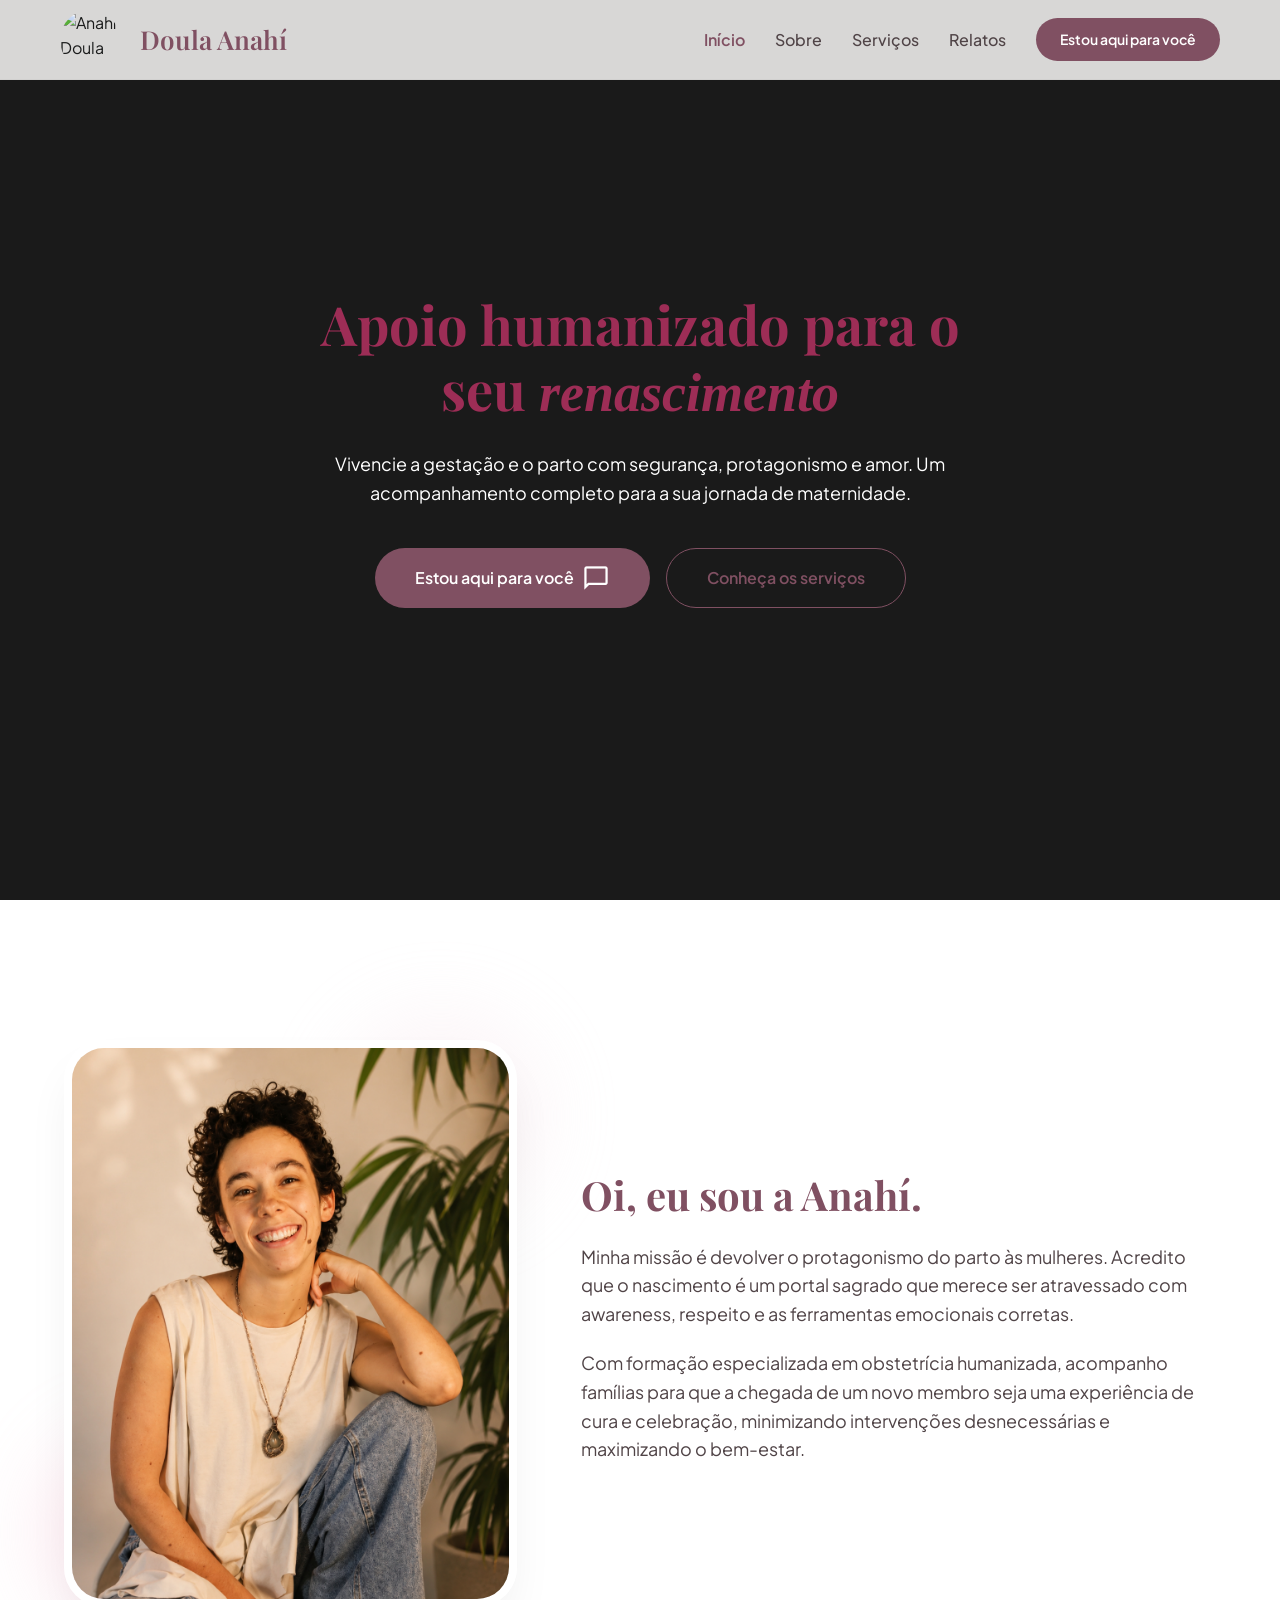
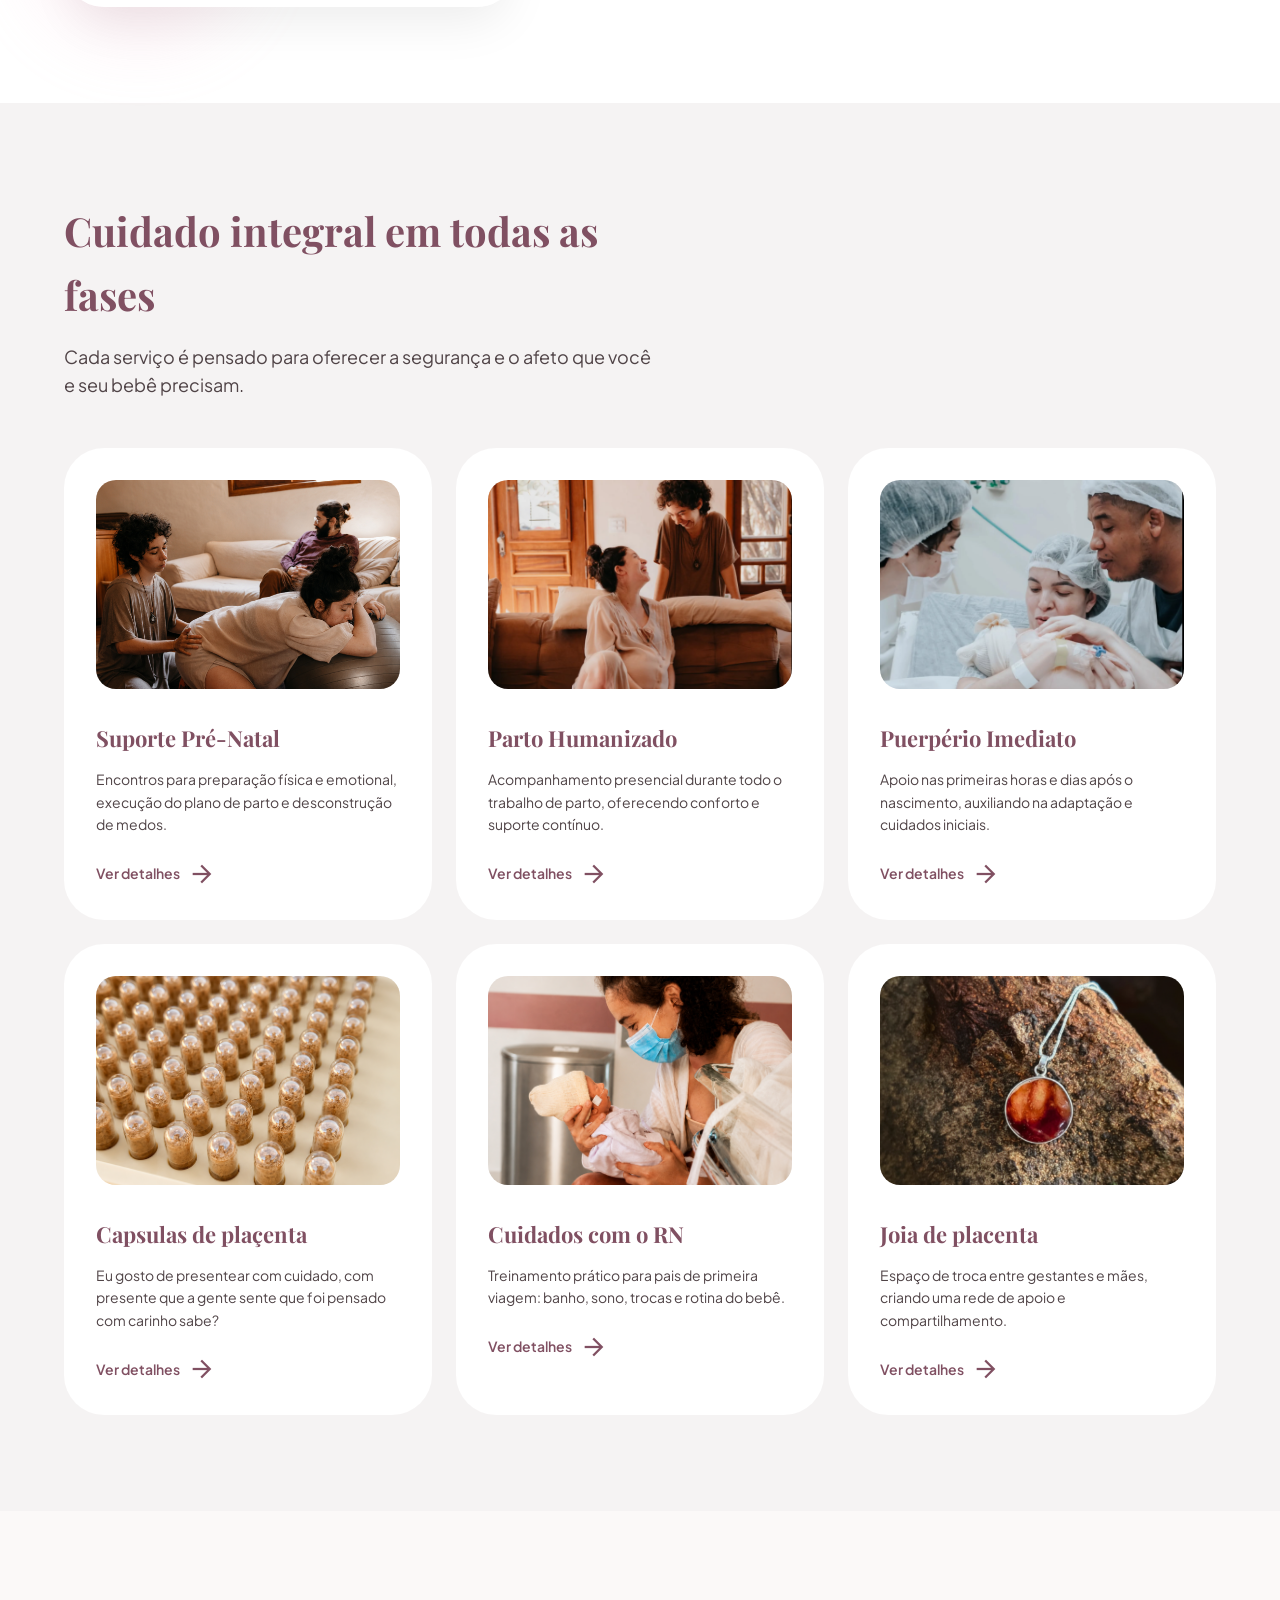
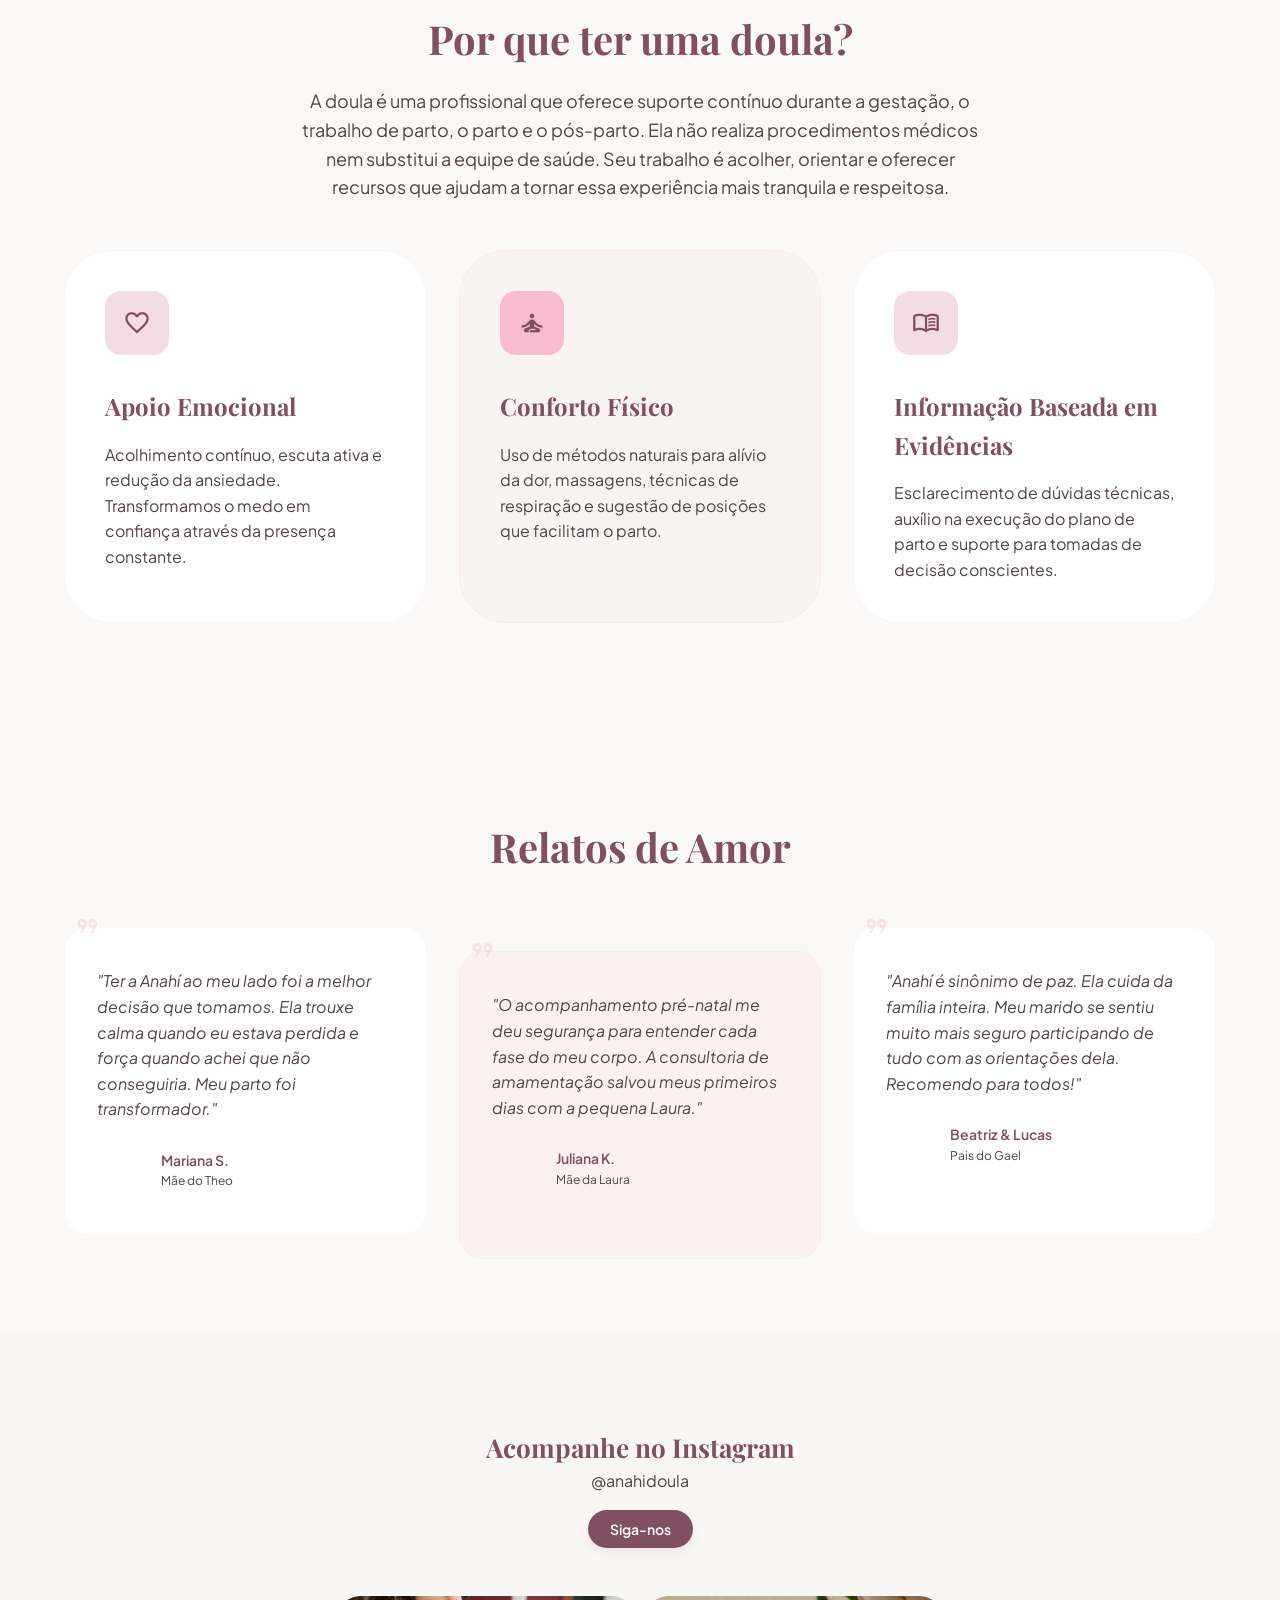
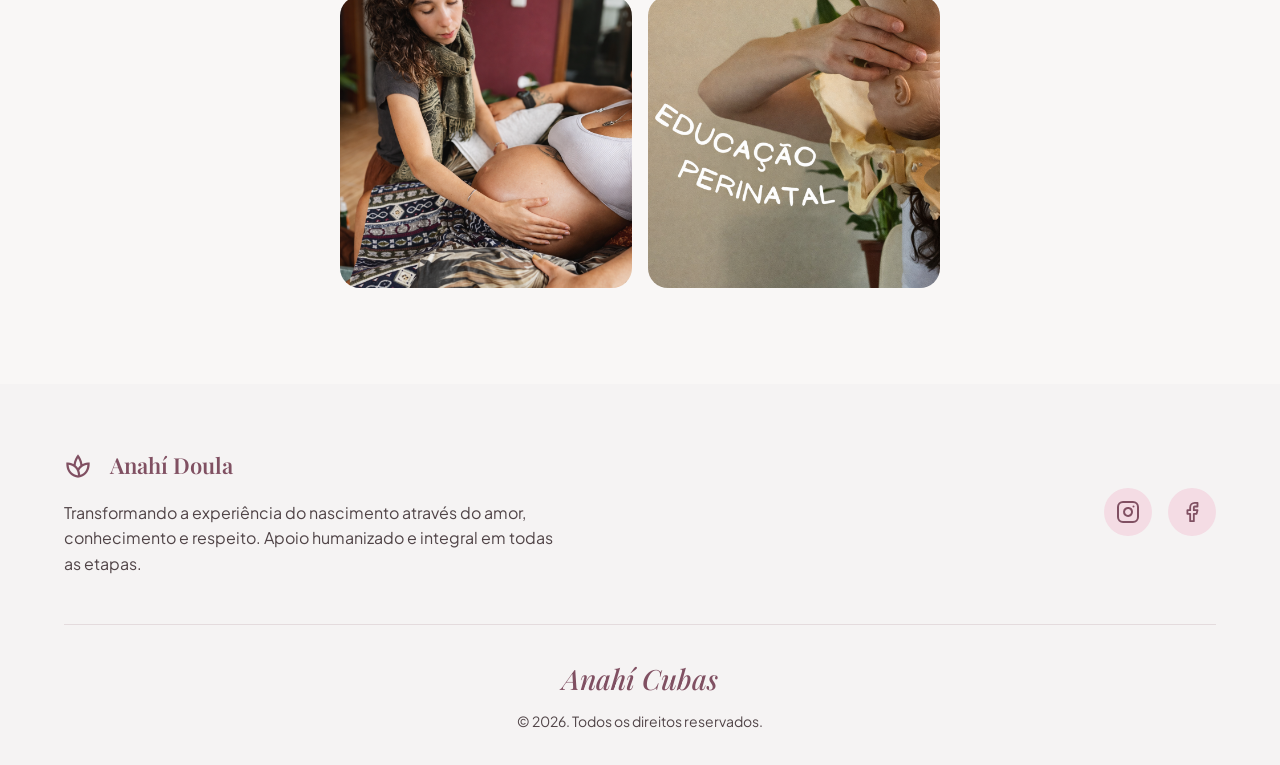
==== commit ddcb3f90: "comversar" ====
--- a/index.html
+++ b/index.html
@@ -4,8 +4,8 @@
     <meta charset="UTF-8">
     <meta name="viewport" content="width=device-width, initial-scale=1.0">
  
-    <title>Doula em Campinas | Anahí - Educação Perinatal e Joias de Placenta</title>
-    <meta name="description" content="Doula em Campinas dedicada ao apoyo humanizado. Ofrezco educação perinatal, cápsulas de placenta, joyas de placenta y cuidados com o recém nacido. ¡Agenda tu consulta!">
+    <title>Doula em Campinas | Anahí - Educação Perinatal e Joias de Placenta, registros de parto</title>
+    <meta name="description" content="Doula em Campinas dedicada ao apoyo humanizado. Ofrezco educação perinatal, cápsulas de placenta, joyas de placenta y cuidados com o recém nacido, registro de parto. ¡Agenda tu consulta!">
     <meta name="keywords" content="doula campinas, educação perinatal, joias de placenta, capsula de placenta, cuidados com recém nascido, parto humanizado">
   
     <link rel="preconnect" href="https://fonts.googleapis.com">
@@ -31,11 +31,11 @@
                 <a href="#sobre" class="nav-link">Sobre</a>
                 <a href="#servicos" class="nav-link">Serviços</a>
                 <a href="#relatos" class="nav-link">Relatos</a>
-                <a href="#contato" class="btn-nav">Bora conversar</a>
+                <a href="https://api.whatsapp.com/send/?phone=5519989185193&text&type=phone_number&app_absent=0&utm_source=ig" target="_blank" rel="noopener noreferrer" class="btn-nav">Estou aqui para você</a>
             </div>
             
             <!-- Botão WhatsApp visível apenas no Celular (Substitui os links acima automaticamente) -->
-            <a href="https://wa.me/5511999999999?text=Olá,%20gostaria%20de%20conversar%20sobre%20seus%20serviços!" target="_blank" rel="noopener noreferrer" class="mobile-wa-btn" aria-label="Conversar no WhatsApp">
+            <a href="https://api.whatsapp.com/send/?phone=5519989185193&text&type=phone_number&app_absent=0&utm_source=ig" target="_blank" rel="noopener noreferrer" class="mobile-wa-btn" aria-label="Conversar no WhatsApp">
                 <svg xmlns="http://www.w3.org/2000/svg" viewBox="0 0 24 24" fill="currentColor" width="18" height="18" style="margin-right: 5px; vertical-align: middle;">
                     <path d="M17.472 14.382c-.297-.149-1.758-.867-2.03-.967-.273-.099-.471-.148-.67.15-.197.297-.767.966-.94 1.164-.173.199-.347.223-.644.075-.297-.15-1.255-.463-2.39-1.475-.883-.788-1.48-1.761-1.653-2.059-.173-.297-.018-.458.13-.606.134-.133.298-.347.446-.52.149-.174.198-.298.298-.497.099-.198.05-.371-.025-.52-.075-.149-.669-1.612-.916-2.207-.242-.579-.487-.5-.669-.51a12.8 12.8 0 0 0-.57-.01c-.198 0-.52.074-.792.372-.272.297-1.04 1.016-1.04 2.479 0 1.462 1.065 2.875 1.213 3.074.149.198 2.096 3.2 5.077 4.487.709.306 1.262.489 1.694.625.712.227 1.36.195 1.871.118.571-.085 1.758-.719 2.006-1.413.248-.694.248-1.289.173-1.413-.074-.124-.272-.198-.57-.347m-5.421 7.403h-.004a9.87 9.87 0 0 1-5.031-1.378l-.361-.214-3.741.982.998-3.648-.235-.374a9.86 9.86 0 0 1-1.51-5.26c.001-5.45 4.436-9.884 9.888-9.884 2.64 0 5.122 1.03 6.988 2.898a9.82 9.82 0 0 1 2.893 6.994c-.003 5.45-4.437 9.884-9.885 9.884m8.413-18.297A11.815 11.815 0 0 0 12.05 0C5.495 0 .16 5.335.157 11.892c0 2.096.547 4.142 1.588 5.945L.057 24l6.305-1.654a11.882 11.882 0 0 0 5.683 1.448h.005c6.554 0 11.89-5.335 11.893-11.893a11.821 11.821 0 0 0-3.48-8.413Z"/>
                 </svg>
@@ -59,7 +59,7 @@
             <h1 class="hero-title">Apoio humanizado para o seu <span class="italic-text">renascimento</span></h1>
             <p class="hero-description">Vivencie a gestação e o parto com segurança, protagonismo e amor. Um acompanhamento completo para a sua jornada de maternidade.</p>
             <div class="hero-buttons">
-                <a href="#contato" class="btn btn-primary">Bora conversar <span class="material-symbols-outlined">chat_bubble</span></a>
+                <a href="https://api.whatsapp.com/send/?phone=5519989185193&text&type=phone_number&app_absent=0&utm_source=ig" target="_blank" rel="noopener noreferrer" class="btn btn-primary">Estou aqui para você<span class="material-symbols-outlined">chat_bubble</span></a>
                 <a href="#servicos" class="btn btn-outline">Conheça os serviços</a>
             </div>
         </div>
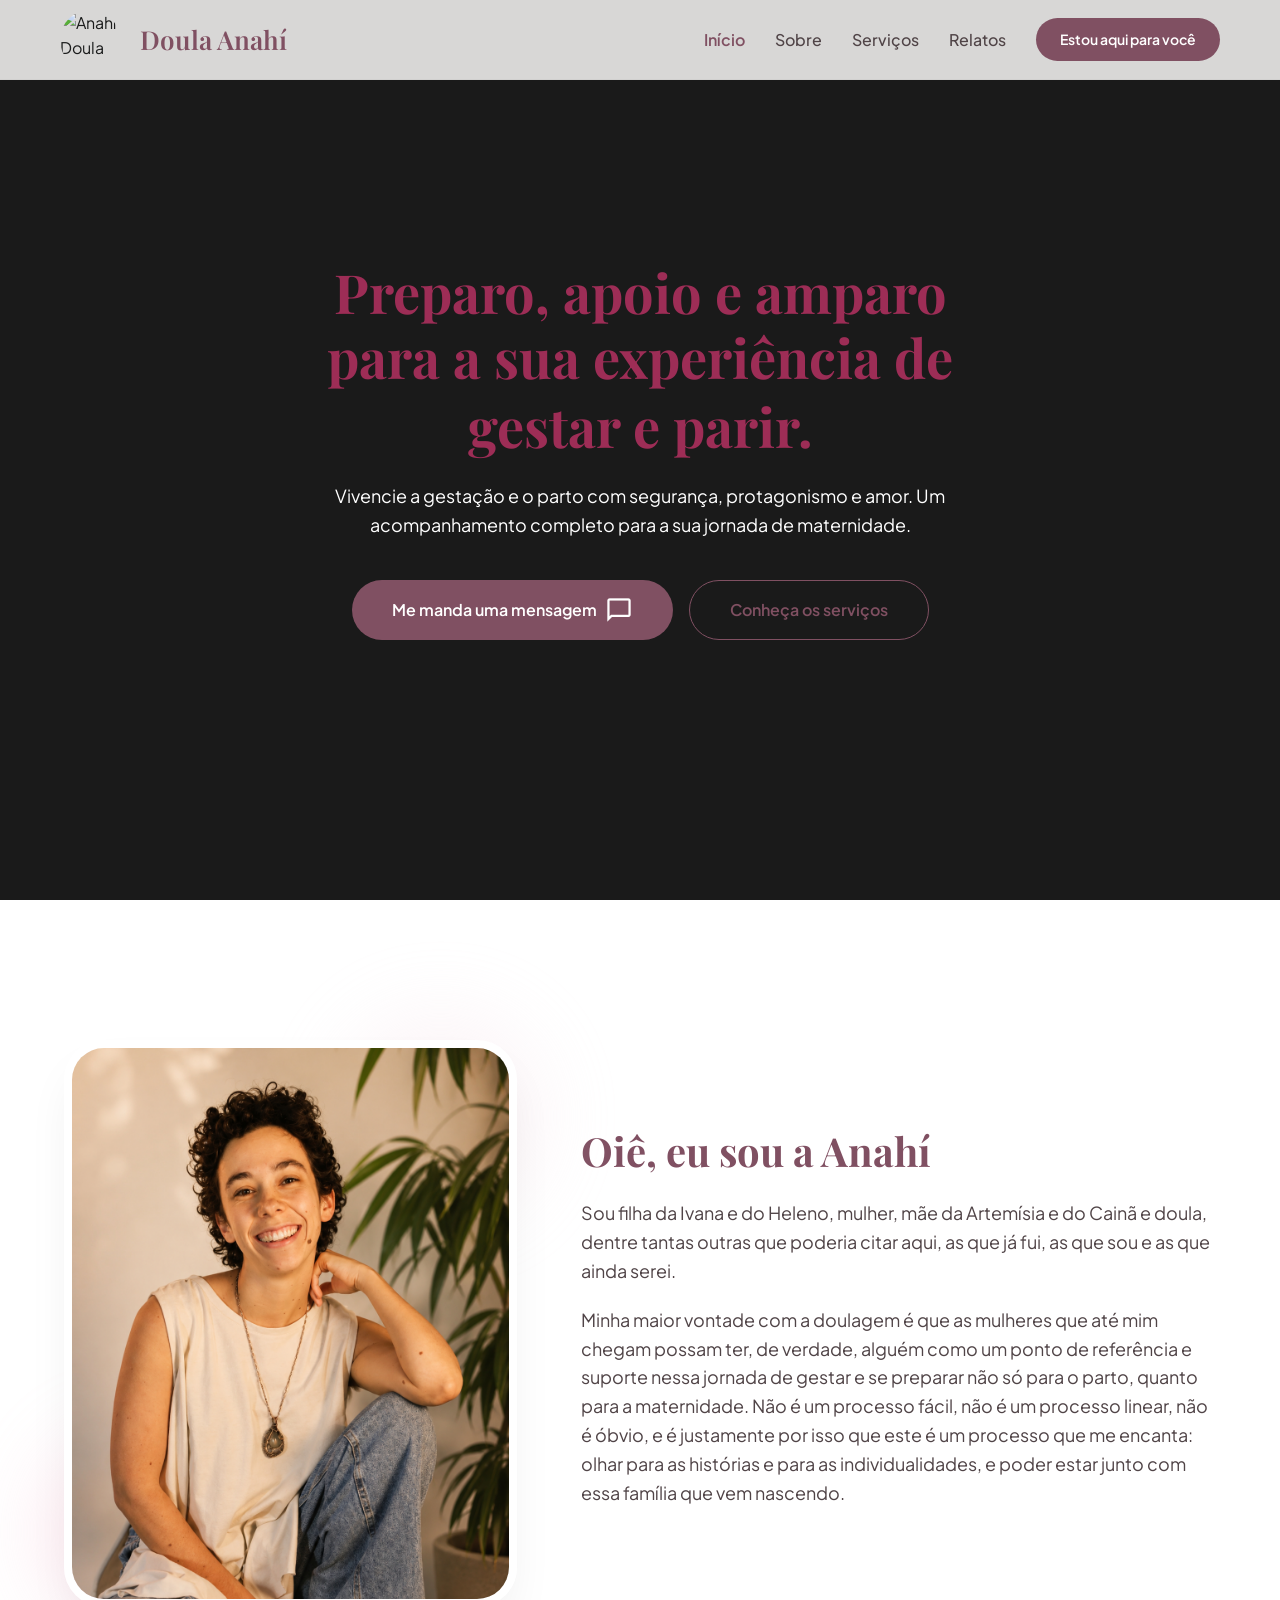
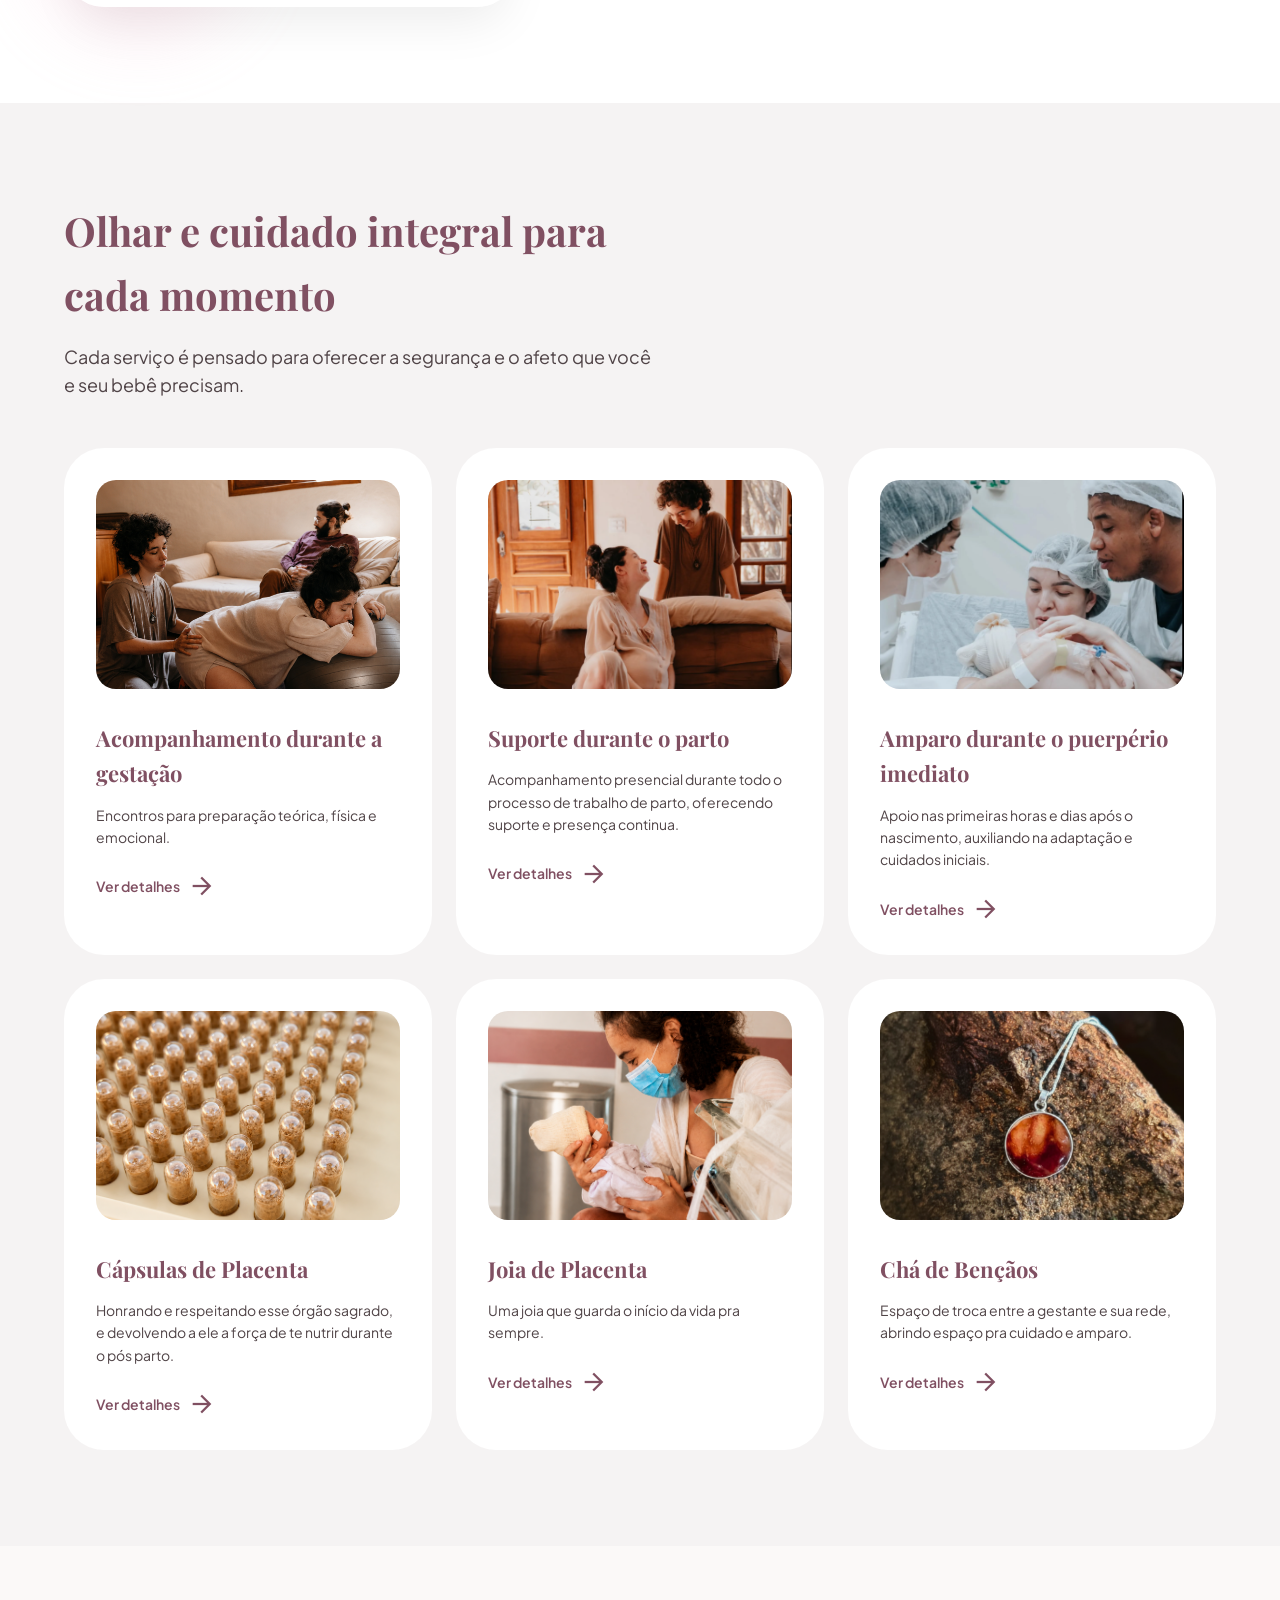
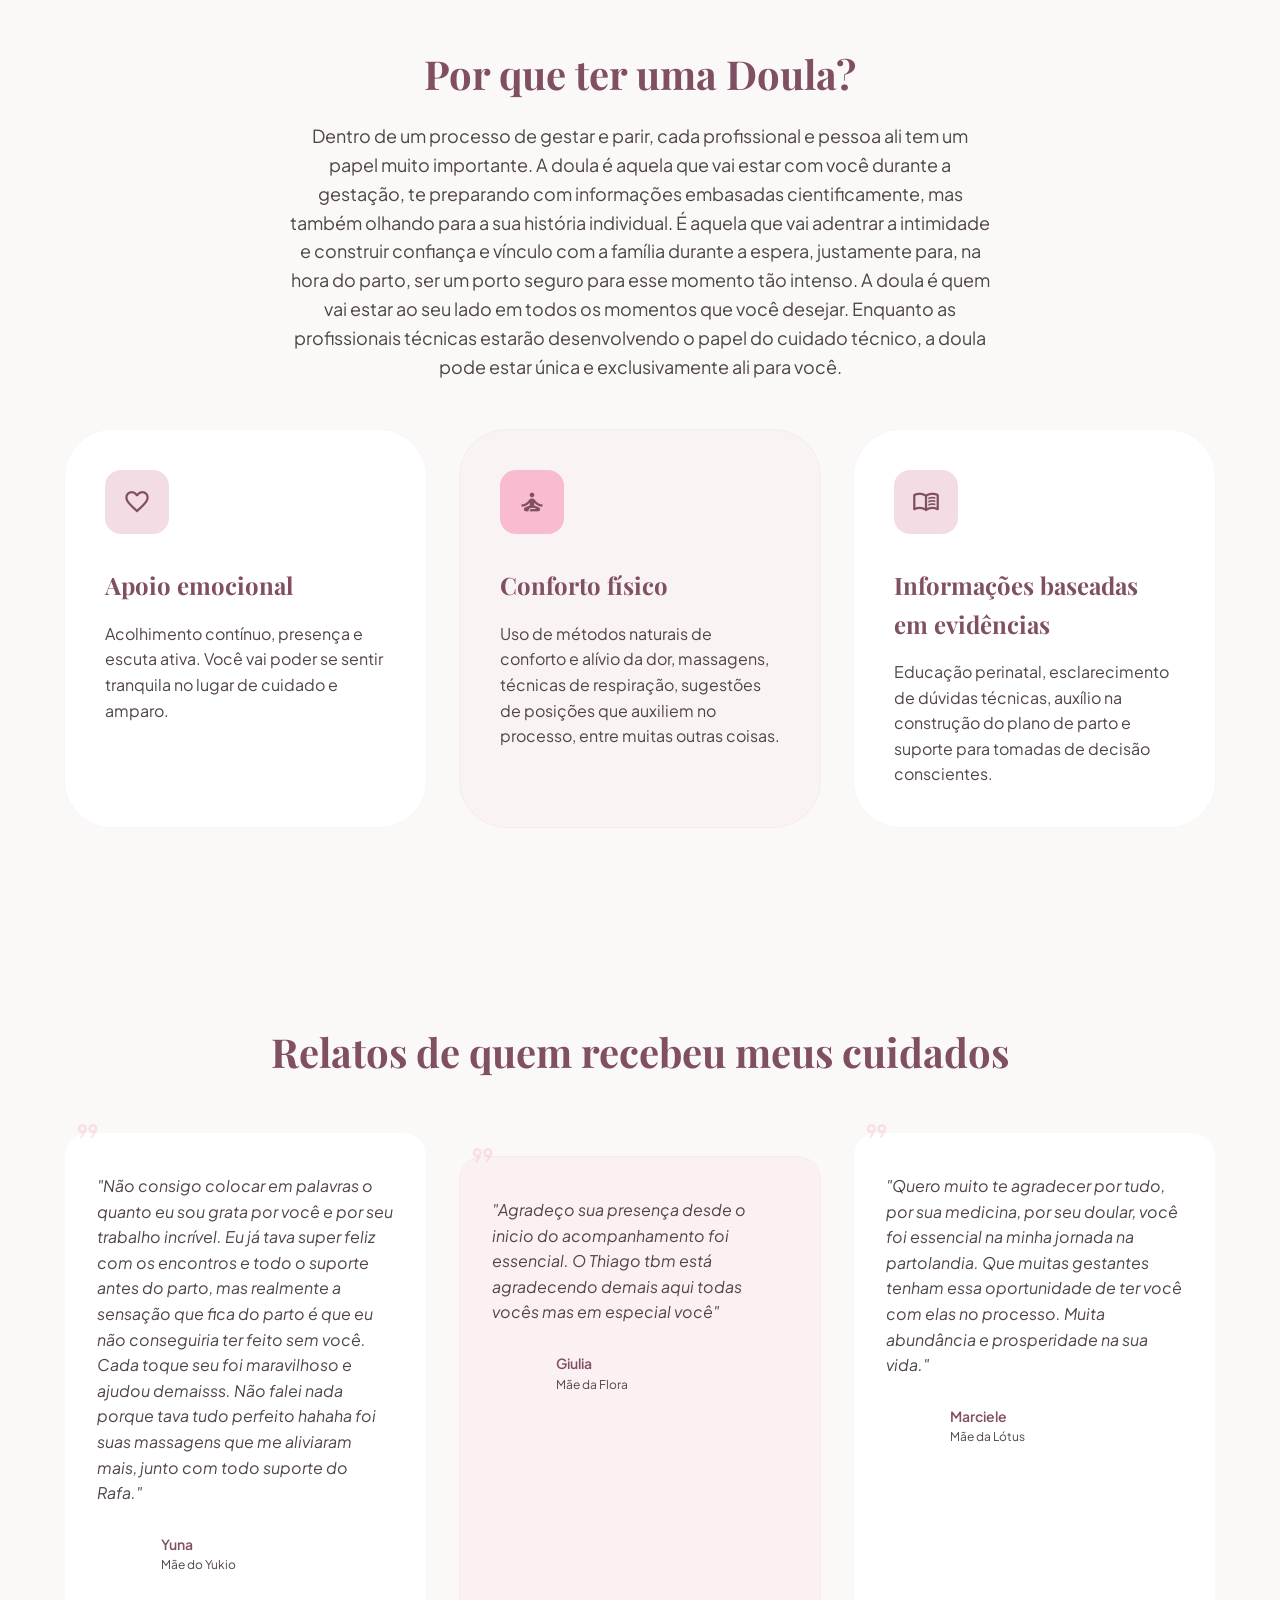
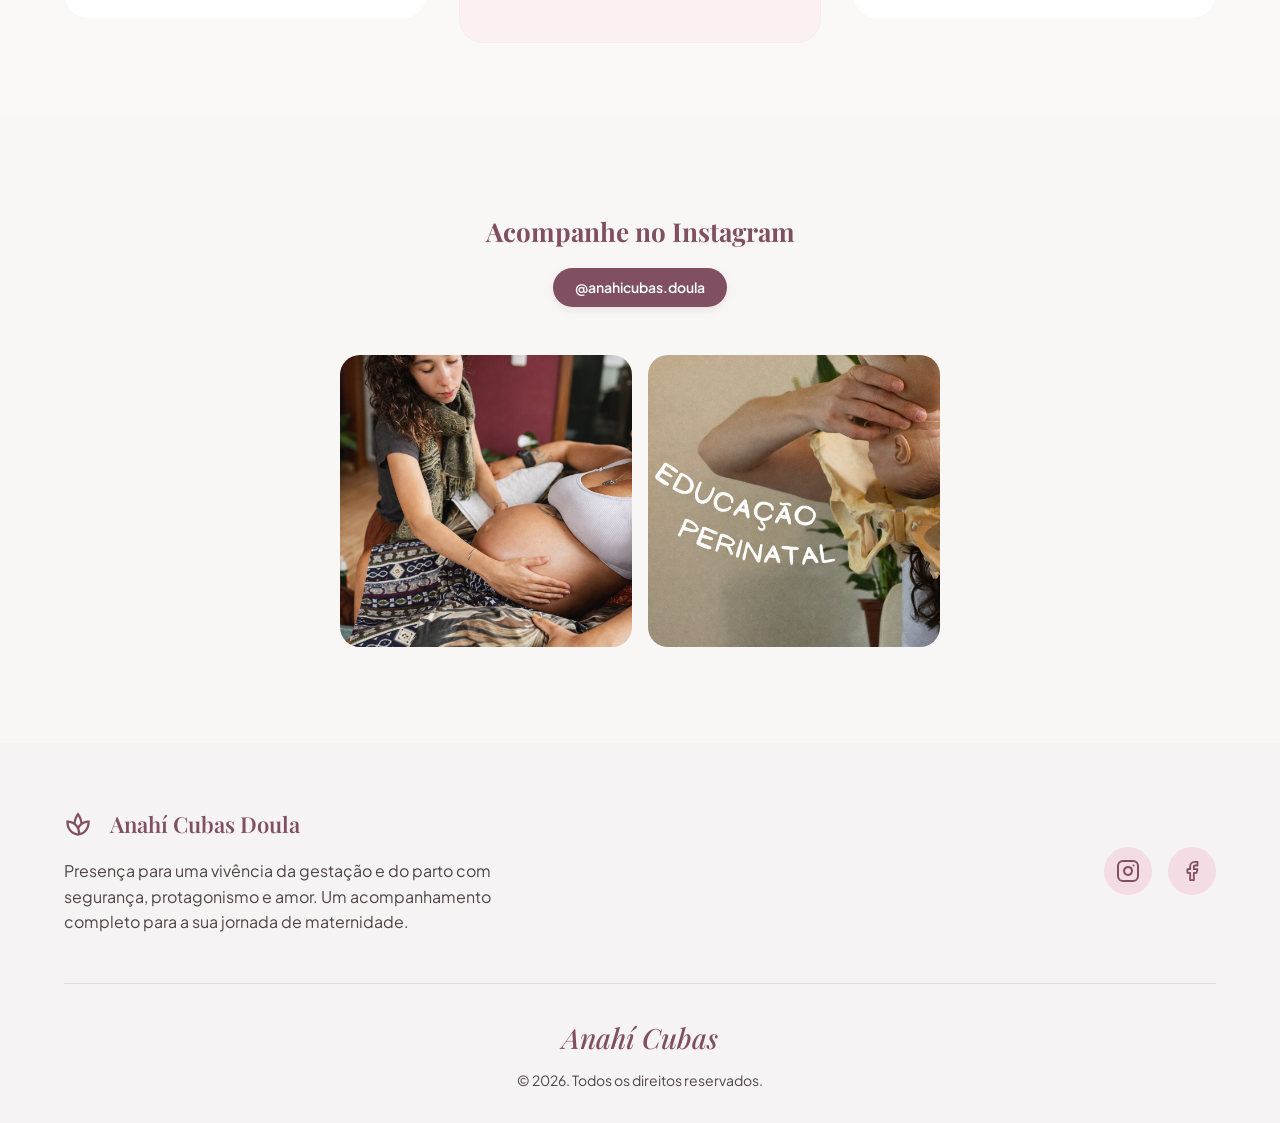
==== commit 89fa0142: "mudanzas , p" ====
--- a/index.html
+++ b/index.html
@@ -4,9 +4,22 @@
     <meta charset="UTF-8">
     <meta name="viewport" content="width=device-width, initial-scale=1.0">
  
-    <title>Doula em Campinas | Anahí - Educação Perinatal e Joias de Placenta, registros de parto</title>
-    <meta name="description" content="Doula em Campinas dedicada ao apoyo humanizado. Ofrezco educação perinatal, cápsulas de placenta, joyas de placenta y cuidados com o recém nacido, registro de parto. ¡Agenda tu consulta!">
-    <meta name="keywords" content="doula campinas, educação perinatal, joias de placenta, capsula de placenta, cuidados com recém nascido, parto humanizado">
+    <title>Doula em Campinas | Anahí - Educação Perinatal e Joias de Placenta</title>
+    <meta name="description" content="Doula em Campinas especializada em parto humanizado. Ofereço educação perinatal, cápsulas de placenta, joias de placenta e acompanhamento completo para sua jornada de maternidade. Agenda sua consulta!">
+    <meta name="keywords" content="doula campinas, doula em campinas, educação perinatal campinas, parto humanizado campinas, joias de placenta, acompanhamento gestacional, doula campinas interior">
+    <meta name="author" content="Anahí Doula Campinas">
+    <meta name="robots" content="index, follow, max-snippet:-1, max-image-preview:large, max-video-preview:-1">
+    <meta property="og:type" content="website">
+    <meta property="og:title" content="Doula em Campinas | Anahí - Apoio Humanizado">
+    <meta property="og:description" content="Serviços especializados de doula em Campinas: educação perinatal, parto humanizado e joias de placenta.">
+    <meta property="og:url" content="https://doula-anahi-cubas.netlify.app">
+    <meta name="twitter:card" content="summary_large_image">
+    <meta name="twitter:title" content="Doula em Campinas | Anahí">
+    <meta name="twitter:description" content="Doula especializada em parto humanizado e educação perinatal em Campinas.">
+    <meta name="canonical" content="https://doula-anahi-cubas.netlify.app">
+
+   
+    <meta name="google-site-verification" content="1dVnE12YSc2t-7htzgksGDvZf7HCqj6tVsVxm7yxX1Y" />
   
     <link rel="preconnect" href="https://fonts.googleapis.com">
     <link rel="preconnect" href="https://fonts.gstatic.com" crossorigin>
@@ -56,10 +69,10 @@
         </div>
         <div class="hero-overlay"></div>
         <div class="container hero-content">
-            <h1 class="hero-title">Apoio humanizado para o seu <span class="italic-text">renascimento</span></h1>
+            <h1 class="hero-title">Preparo, apoio e amparo para a sua experiência de <span class="italic-text"></span>gestar e parir.</h1>
             <p class="hero-description">Vivencie a gestação e o parto com segurança, protagonismo e amor. Um acompanhamento completo para a sua jornada de maternidade.</p>
             <div class="hero-buttons">
-                <a href="https://api.whatsapp.com/send/?phone=5519989185193&text&type=phone_number&app_absent=0&utm_source=ig" target="_blank" rel="noopener noreferrer" class="btn btn-primary">Estou aqui para você<span class="material-symbols-outlined">chat_bubble</span></a>
+                <a href="https://api.whatsapp.com/send/?phone=5519989185193&text&type=phone_number&app_absent=0&utm_source=ig" target="_blank" rel="noopener noreferrer" class="btn btn-primary">Me manda uma mensagem<span class="material-symbols-outlined">chat_bubble</span></a>
                 <a href="#servicos" class="btn btn-outline">Conheça os serviços</a>
             </div>
         </div>
@@ -77,10 +90,10 @@
                     <div class="decor-circle circle-2"></div>
                 </div>
                 <div class="about-content">
-                    <h2 class="section-title">Oi, eu sou a Anahí.</h2>
+                    <h2 class="section-title">Oiê, eu sou a Anahí</h2>
                     <div class="about-text">
-                        <p>Minha missão é devolver o protagonismo do parto às mulheres. Acredito que o nascimento é um portal sagrado que merece ser atravessado com awareness, respeito e as ferramentas emocionais corretas.</p>
-                        <p>Com formação especializada em obstetrícia humanizada, acompanho famílias para que a chegada de um novo membro seja uma experiência de cura e celebração, minimizando intervenções desnecessárias e maximizando o bem-estar.</p>
+                        <p>Sou filha da Ivana e do Heleno, mulher, mãe da Artemísia e do Cainã e doula, dentre tantas outras que poderia citar aqui, as que já fui, as que sou e as que ainda serei.</p>
+                        <p>Minha maior vontade com a doulagem é que as mulheres que até mim chegam possam ter, de verdade, alguém como um ponto de referência e suporte nessa jornada de gestar e se preparar não só para o parto, quanto para a maternidade. Não é um processo fácil, não é um processo linear, não é óbvio, e é justamente por isso que este é um processo que me encanta: olhar para as histórias e para as individualidades, e poder estar junto com essa família que vem nascendo.</p>
                     </div>
                 </div>
             </div>
@@ -91,7 +104,7 @@
             <div class="container">
                 <div class="services-header">
                     <div class="services-header-text">
-                        <h2 class="section-title">Cuidado integral em todas as fases</h2>
+                        <h2 class="section-title">Olhar e cuidado integral para cada momento</h2>
                         <p class="section-subtitle">Cada serviço é pensado para oferecer a segurança e o afeto que você e seu bebê precisam.</p>
                     </div>
                 </div>
@@ -100,23 +113,23 @@
                         <div class="service-img-wrapper">
                             <img alt="Suporte Pré-Natal" src="src/imagens/hero1.jpg">
                         </div>
-                        <h3>Suporte Pré-Natal</h3>
-                        <p>Encontros para preparação física e emotional, execução do plano de parto e desconstrução de medos.</p>
+                        <h3>Acompanhamento durante a gestação</h3>
+                        <p>Encontros para preparação teórica, física e emocional.</p>
                         <a href="servicios.html#educacao" class="service-link">Ver detalhes <span class="material-symbols-outlined">arrow_forward</span></a>
                     </div>
                     <div class="service-card">
                         <div class="service-img-wrapper">
                             <img alt="Parto Humanizado" src="src/imagens/img1.png">
                         </div>
-                        <h3>Parto Humanizado</h3>
-                        <p>Acompanhamento presencial durante todo o trabalho de parto, oferecendo conforto e suporte contínuo.</p>
+                        <h3>Suporte durante o parto</h3>
+                        <p>Acompanhamento presencial durante todo o processo de trabalho de parto, oferecendo suporte e presença continua.</p>
                         <a href="servicios.html#parto" class="service-link">Ver detalhes <span class="material-symbols-outlined">arrow_forward</span></a>
                     </div>
                     <div class="service-card">
                         <div class="service-img-wrapper">
                             <img alt="Puerpério Imediato" src="src/imagens/img2.png">
                         </div>
-                        <h3>Puerpério Imediato</h3>
+                        <h3>Amparo durante o puerpério imediato</h3>
                         <p>Apoio nas primeiras horas e dias após o nascimento, auxiliando na adaptação e cuidados iniciais.</p>
                         <a href="servicios.html#cuidados" class="service-link">Ver detalhes <span class="material-symbols-outlined">arrow_forward</span></a>
                     </div>
@@ -124,24 +137,25 @@
                         <div class="service-img-wrapper">
                             <img alt="Capsulas de plaçenta" src="src/imagens/img3.jpg">
                         </div>
-                        <h3>Capsulas de plaçenta</h3>
-                        <p>Eu gosto de presentear com cuidado, com presente que a gente sente que foi pensado com carinho sabe?</p>
+                        <h3>Cápsulas de Placenta
+                        </h3>
+                        <p>Honrando e respeitando esse órgão sagrado, e devolvendo a ele a força de te nutrir durante o pós parto.</p>
                         <a href="servicios.html#capsulas" class="service-link">Ver detalhes <span class="material-symbols-outlined">arrow_forward</span></a>
                     </div>
                     <div class="service-card">
                         <div class="service-img-wrapper">
                             <img alt="Cuidados com o RN" src="src/imagens/img4.jpg">
                         </div>
-                        <h3>Cuidados com o RN</h3>
-                        <p>Treinamento prático para pais de primeira viagem: banho, sono, trocas e rotina do bebê.</p>
+                        <h3>Joia de Placenta</h3>
+                        <p>Uma joia que guarda o início da vida pra sempre.</p>
                         <a href="servicios.html#joias" class="service-link">Ver detalhes <span class="material-symbols-outlined">arrow_forward</span></a>
                     </div>
                     <div class="service-card">
                         <div class="service-img-wrapper">
                             <img alt="Joia de placenta" src="src/imagens/img5.png">
                         </div>
-                        <h3>Joia de placenta</h3>
-                        <p>Espaço de troca entre gestantes e mães, criando uma rede de apoio e compartilhamento.</p>
+                        <h3>Chá de Bençãos</h3>
+                        <p>Espaço de troca entre a gestante e sua rede, abrindo espaço pra cuidado e amparo.</p>
                         <a href="servicios.html#arte" class="service-link">Ver detalhes <span class="material-symbols-outlined">arrow_forward</span></a>
                     </div>
                 </div>
@@ -151,29 +165,29 @@
         <!-- POR QUE DOULA -->
         <section class="why-section">
             <div class="container text-center">
-                <h2 class="section-title">Por que ter uma doula?</h2>
-                <p class="section-subtitle">A doula é uma profissional que oferece suporte contínuo durante a gestação, o trabalho de parto, o parto e o pós-parto. Ela não realiza procedimentos médicos nem substitui a equipe de saúde. Seu trabalho é acolher, orientar e oferecer recursos que ajudam a tornar essa experiência mais tranquila e respeitosa.</p>
+                <h2 class="section-title">Por que ter uma Doula?</h2>
+                <p class="section-subtitle">Dentro de um processo de gestar e parir, cada profissional e pessoa ali tem um papel muito importante. A doula é aquela que vai estar com você durante a gestação, te preparando com informações embasadas cientificamente, mas também olhando para a sua história individual. É aquela que vai adentrar a intimidade e construir confiança e vínculo com a família durante a espera, justamente para, na hora do parto, ser um porto seguro para esse momento tão intenso. A doula é quem vai estar ao seu lado em todos os momentos que você desejar. Enquanto as profissionais técnicas estarão desenvolvendo o papel do cuidado técnico, a doula pode estar única e exclusivamente ali para você.</p>
                 <div class="features-grid">
                     <div class="feature-card">
                         <div class="feature-icon icon-bg-1">
                             <span class="material-symbols-outlined">favorite</span>
                         </div>
-                        <h3>Apoio Emocional</h3>
-                        <p>Acolhimento contínuo, escuta ativa e redução da ansiedade. Transformamos o medo em confiança através da presença constante.</p>
+                        <h3>Apoio emocional</h3>
+                        <p>Acolhimento contínuo, presença e escuta ativa. Você vai poder se sentir tranquila no lugar de cuidado e amparo.</p>
                     </div>
                     <div class="feature-card highlight-card">
                         <div class="feature-icon icon-bg-2">
                             <span class="material-symbols-outlined">self_improvement</span>
                         </div>
-                        <h3>Conforto Físico</h3>
-                        <p>Uso de métodos naturais para alívio da dor, massagens, técnicas de respiração e sugestão de posições que facilitam o parto.</p>
+                        <h3>Conforto físico</h3>
+                        <p>Uso de métodos naturais de conforto e alívio da dor, massagens, técnicas de respiração, sugestões de posições que auxiliem no processo, entre muitas outras coisas.</p>
                     </div>
                     <div class="feature-card">
                         <div class="feature-icon icon-bg-1">
                             <span class="material-symbols-outlined">menu_book</span>
                         </div>
-                        <h3>Informação Baseada em Evidências</h3>
-                        <p>Esclarecimento de dúvidas técnicas, auxílio na execução do plano de parto e suporte para tomadas de decisão conscientes.</p>
+                        <h3>Informações baseadas em evidências</h3>
+                        <p>Educação perinatal, esclarecimento de dúvidas técnicas, auxílio na construção do plano de parto e suporte para tomadas de decisão conscientes.</p>
                     </div>
                 </div>
             </div>
@@ -182,38 +196,38 @@
         <!-- TESTEMUNHOS -->
         <section class="testimonials-section" id="relatos">
             <div class="container">
-                <h2 class="section-title text-center">Relatos de Amor</h2>
+                <h2 class="section-title text-center">Relatos de quem recebeu meus cuidados</h2>
                 <div class="testimonials-grid">
                     <div class="testimonial-card">
                         <span class="material-symbols-outlined quote-icon">format_quote</span>
-                        <p class="testimonial-text">"Ter a Anahí ao meu lado foi a melhor decisão que tomamos. Ela trouxe calma quando eu estava perdida e força quando achei que não conseguiria. Meu parto foi transformador."</p>
+                        <p class="testimonial-text">"Não consigo colocar em palavras o quanto eu sou grata por você e por seu trabalho incrível. Eu já tava super feliz com os encontros e todo o suporte antes do parto, mas realmente a sensação que fica do parto é que eu não conseguiria ter feito sem você. Cada toque seu foi maravilhoso e ajudou demaisss. Não falei nada porque tava tudo perfeito hahaha foi suas massagens que me aliviaram mais, junto com todo suporte do Rafa."</p>
                         <div class="testimonial-user">
                             <div class="user-avatar" style="background-image: url('https://lh3.googleusercontent.com/aida-public/[base64]');"></div>
                             <div>
-                                <p class="user-name">Mariana S.</p>
-                                <p class="user-info">Mãe do Theo</p>
+                                <p class="user-name">Yuna</p>
+                                <p class="user-info">Mãe do Yukio</p>
                             </div>
                         </div>
                     </div>
                     <div class="testimonial-card color-card">
                         <span class="material-symbols-outlined quote-icon">format_quote</span>
-                        <p class="testimonial-text">"O acompanhamento pré-natal me deu segurança para entender cada fase do meu corpo. A consultoria de amamentação salvou meus primeiros dias com a pequena Laura."</p>
+                        <p class="testimonial-text">"Agradeço sua presença desde o inicio do acompanhamento foi essencial. O Thiago tbm está agradecendo demais aqui todas vocês mas em especial você"</p>
                         <div class="testimonial-user">
                             <div class="user-avatar" style="background-image: url('https://lh3.googleusercontent.com/aida-public/[base64]');"></div>
                             <div>
-                                <p class="user-name">Juliana K.</p>
-                                <p class="user-info">Mãe da Laura</p>
+                                <p class="user-name">Giulia</p>
+                                <p class="user-info">Mãe da Flora</p>
                             </div>
                         </div>
                     </div>
                     <div class="testimonial-card">
                         <span class="material-symbols-outlined quote-icon">format_quote</span>
-                        <p class="testimonial-text">"Anahí é sinônimo de paz. Ela cuida da família inteira. Meu marido se sentiu muito mais seguro participando de tudo com as orientações dela. Recomendo para todos!"</p>
+                        <p class="testimonial-text">"Quero muito te agradecer por tudo, por sua medicina, por seu doular, você foi essencial na minha jornada na partolandia. Que muitas gestantes tenham essa oportunidade de ter você com elas no processo. Muita abundância e prosperidade na sua vida."</p>
                         <div class="testimonial-user">
                             <div class="user-avatar" style="background-image: url('https://lh3.googleusercontent.com/aida-public/[base64]');"></div>
                             <div>
-                                <p class="user-name">Beatriz & Lucas</p>
-                                <p class="user-info">Pais do Gael</p>
+                                <p class="user-name">Marciele</p>
+                                <p class="user-info">Mãe da Lótus</p>
                             </div>
                         </div>
                     </div>
@@ -227,9 +241,9 @@
                 <div class="instagram-header">
                     <div class="instagram-header-content">
                         <h2 class="instagram-title">Acompanhe no Instagram</h2>
-                        <p class="instagram-handle">@anahidoula</p>
-                    </div>
-                    <a href="https://instagram.com/anahidoula" target="_blank" class="instagram-follow-btn">Siga-nos</a>
+                        <p class="instagram-handle"></p>
+                    </div>
+                    <a href="https://instagram.com/anahidoula" target="_blank" class="instagram-follow-btn">@anahicubas.doula</a>
                 </div>
                 <div class="instagram-grid">
                     <a href="https://www.instagram.com/p/C_lecy-xNqU/" target="_blank" class="instagram-item">
@@ -250,10 +264,12 @@
                 <div class="footer-brand">
                     <div class="footer-logo">
                         <span class="material-symbols-outlined text-primary style-icon" style="font-size: 30px; color: var(--primary);">spa</span>
-                        <span class="footer-title" style="margin-left: 8px;">Anahí Doula</span>
+                        <span class="footer-title" style="margin-left: 8px;">Anahí Cubas Doula</span>
                     </div>
                     <p class="footer-text">
-                        Transformando a experiência do nascimento através do amor, conhecimento e respeito. Apoio humanizado e integral em todas as etapas.
+                       Presença para uma vivência da gestação e do parto com segurança, protagonismo e amor. Um acompanhamento completo para a sua jornada de maternidade.
+
+
                     </p>
                 </div>
                 <div class="footer-socials">
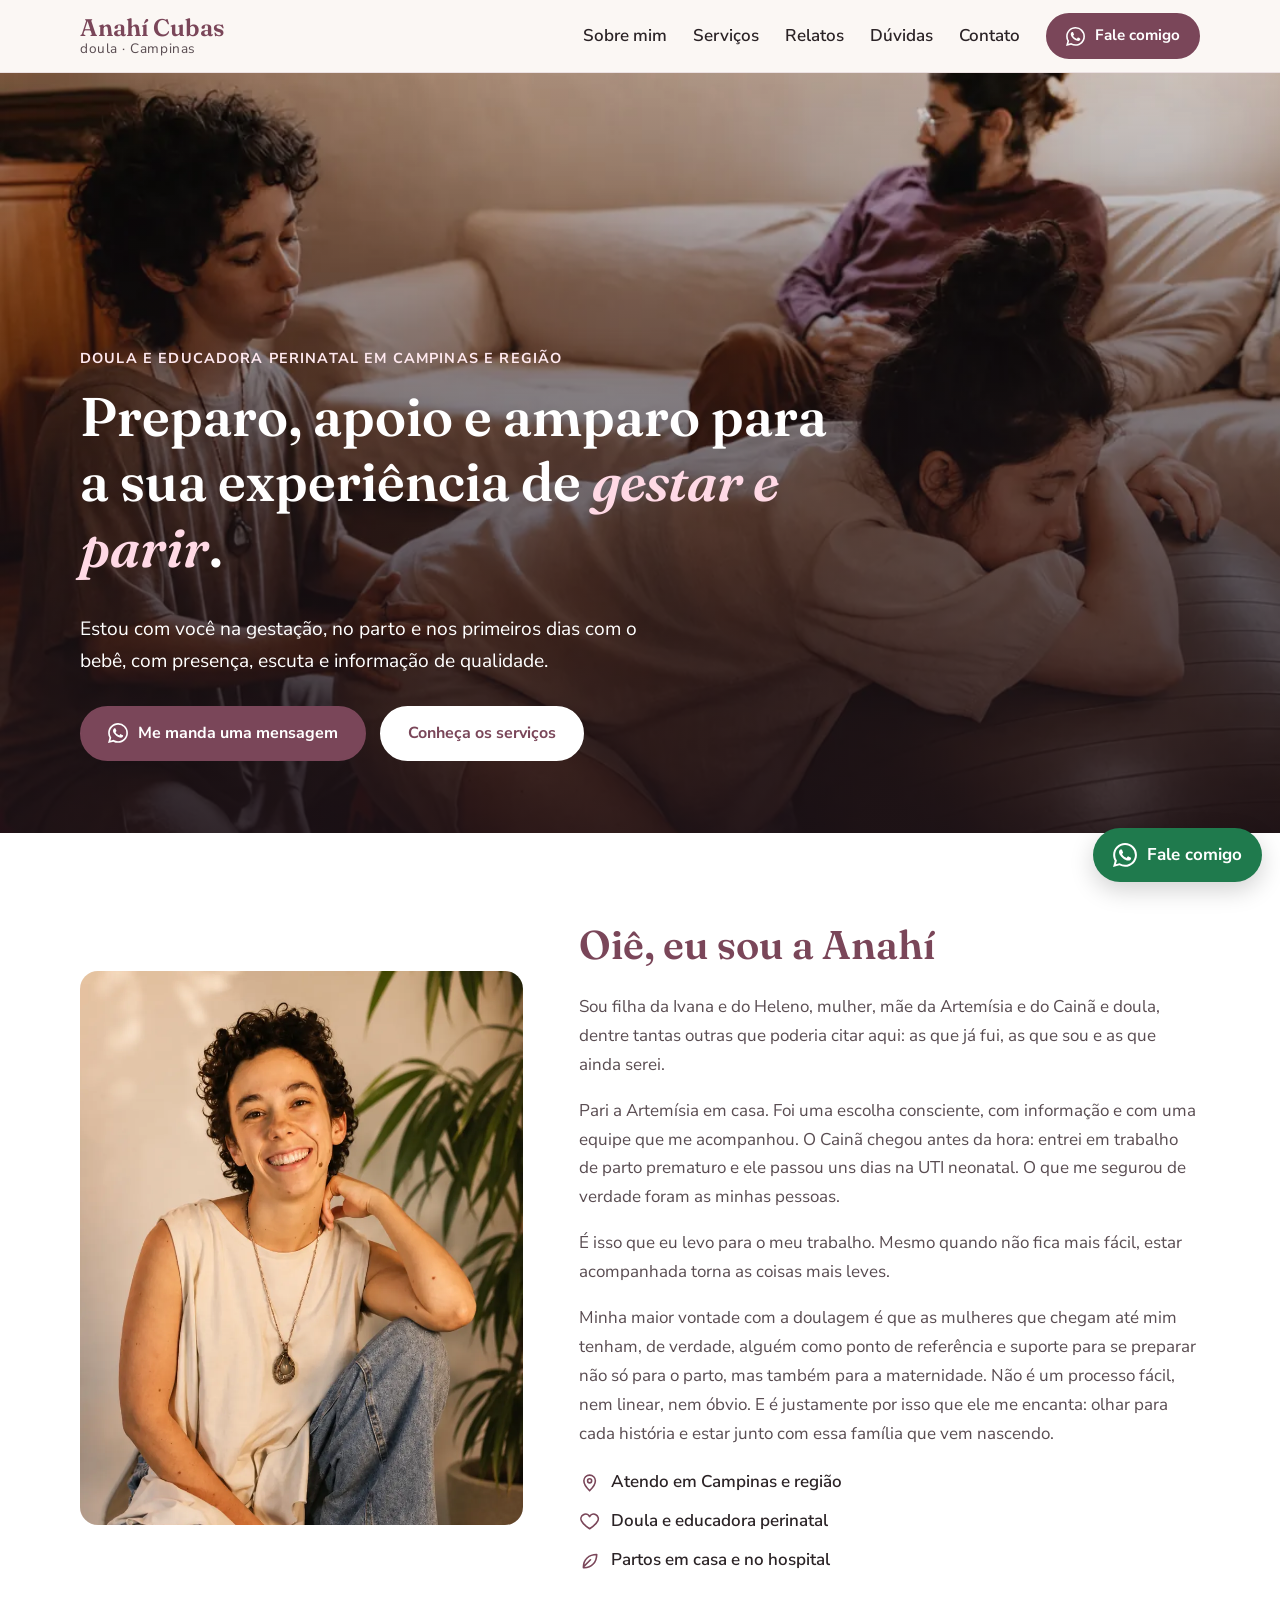
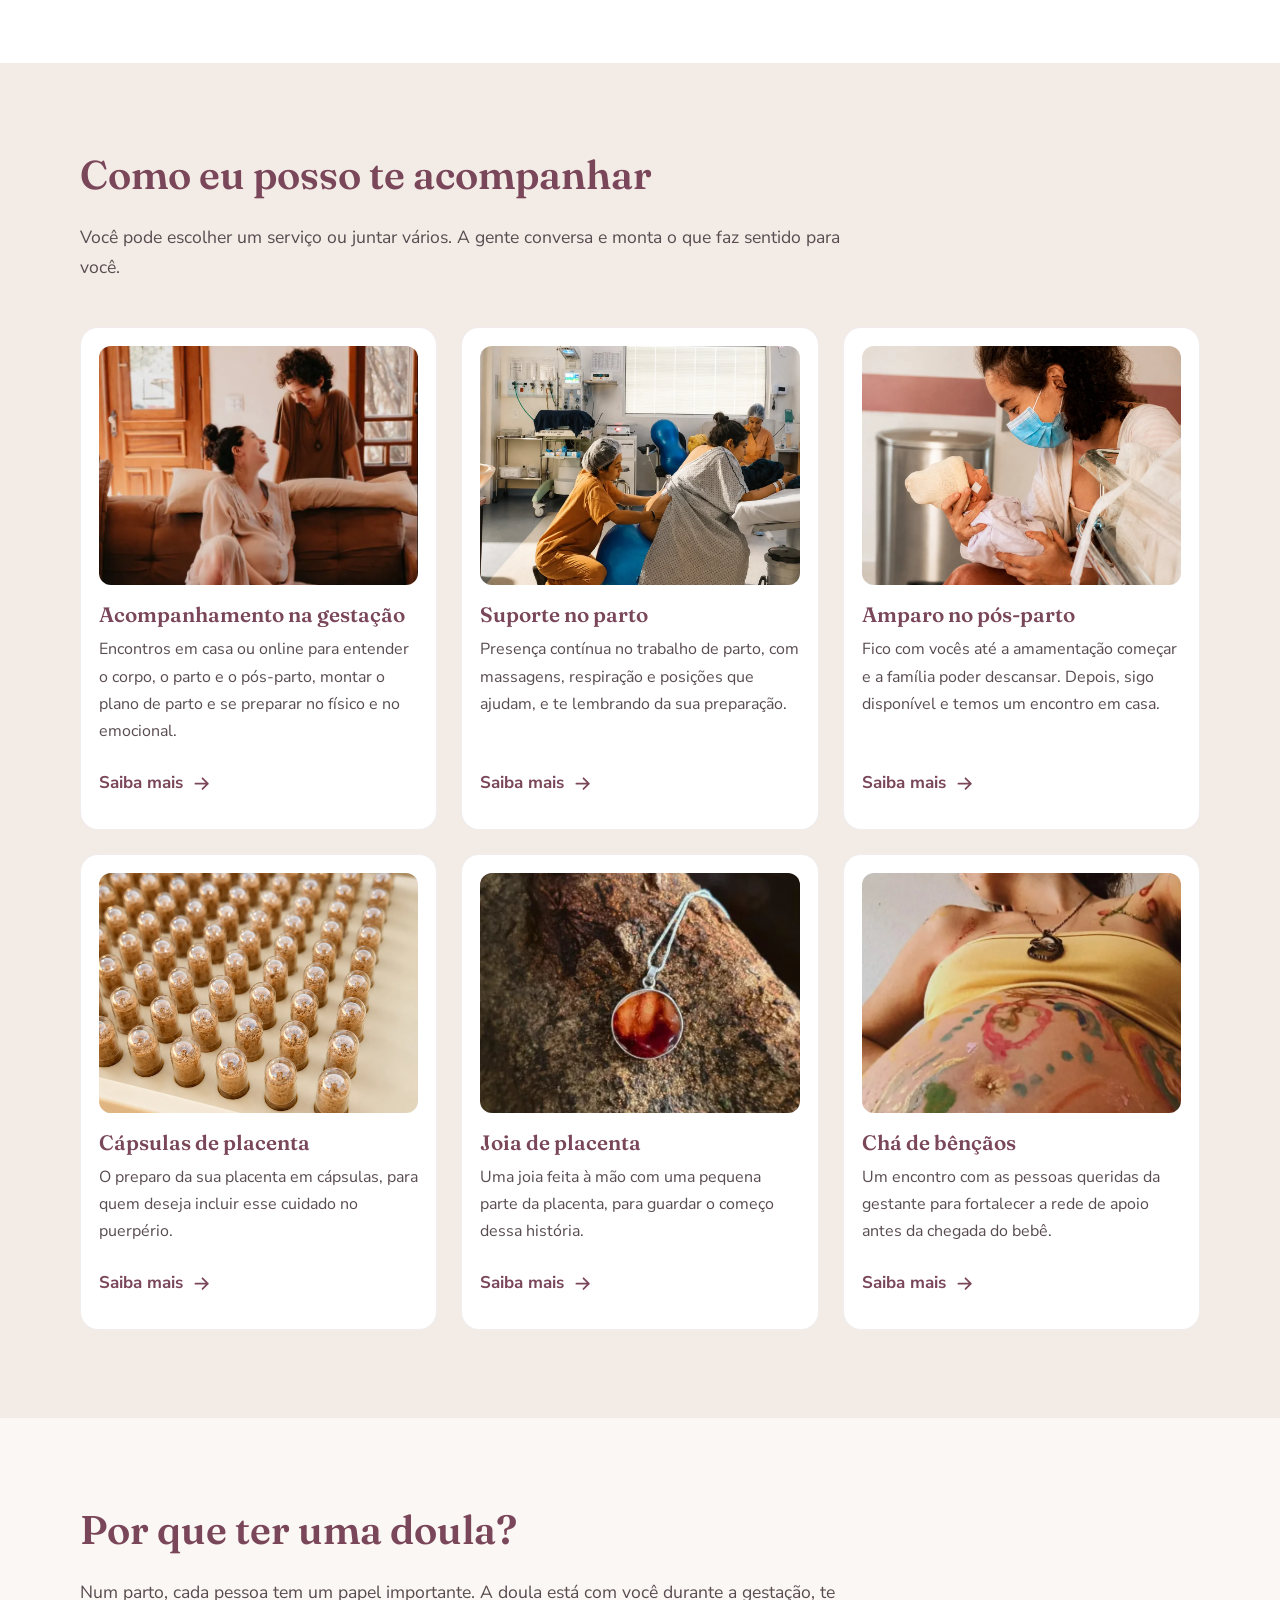
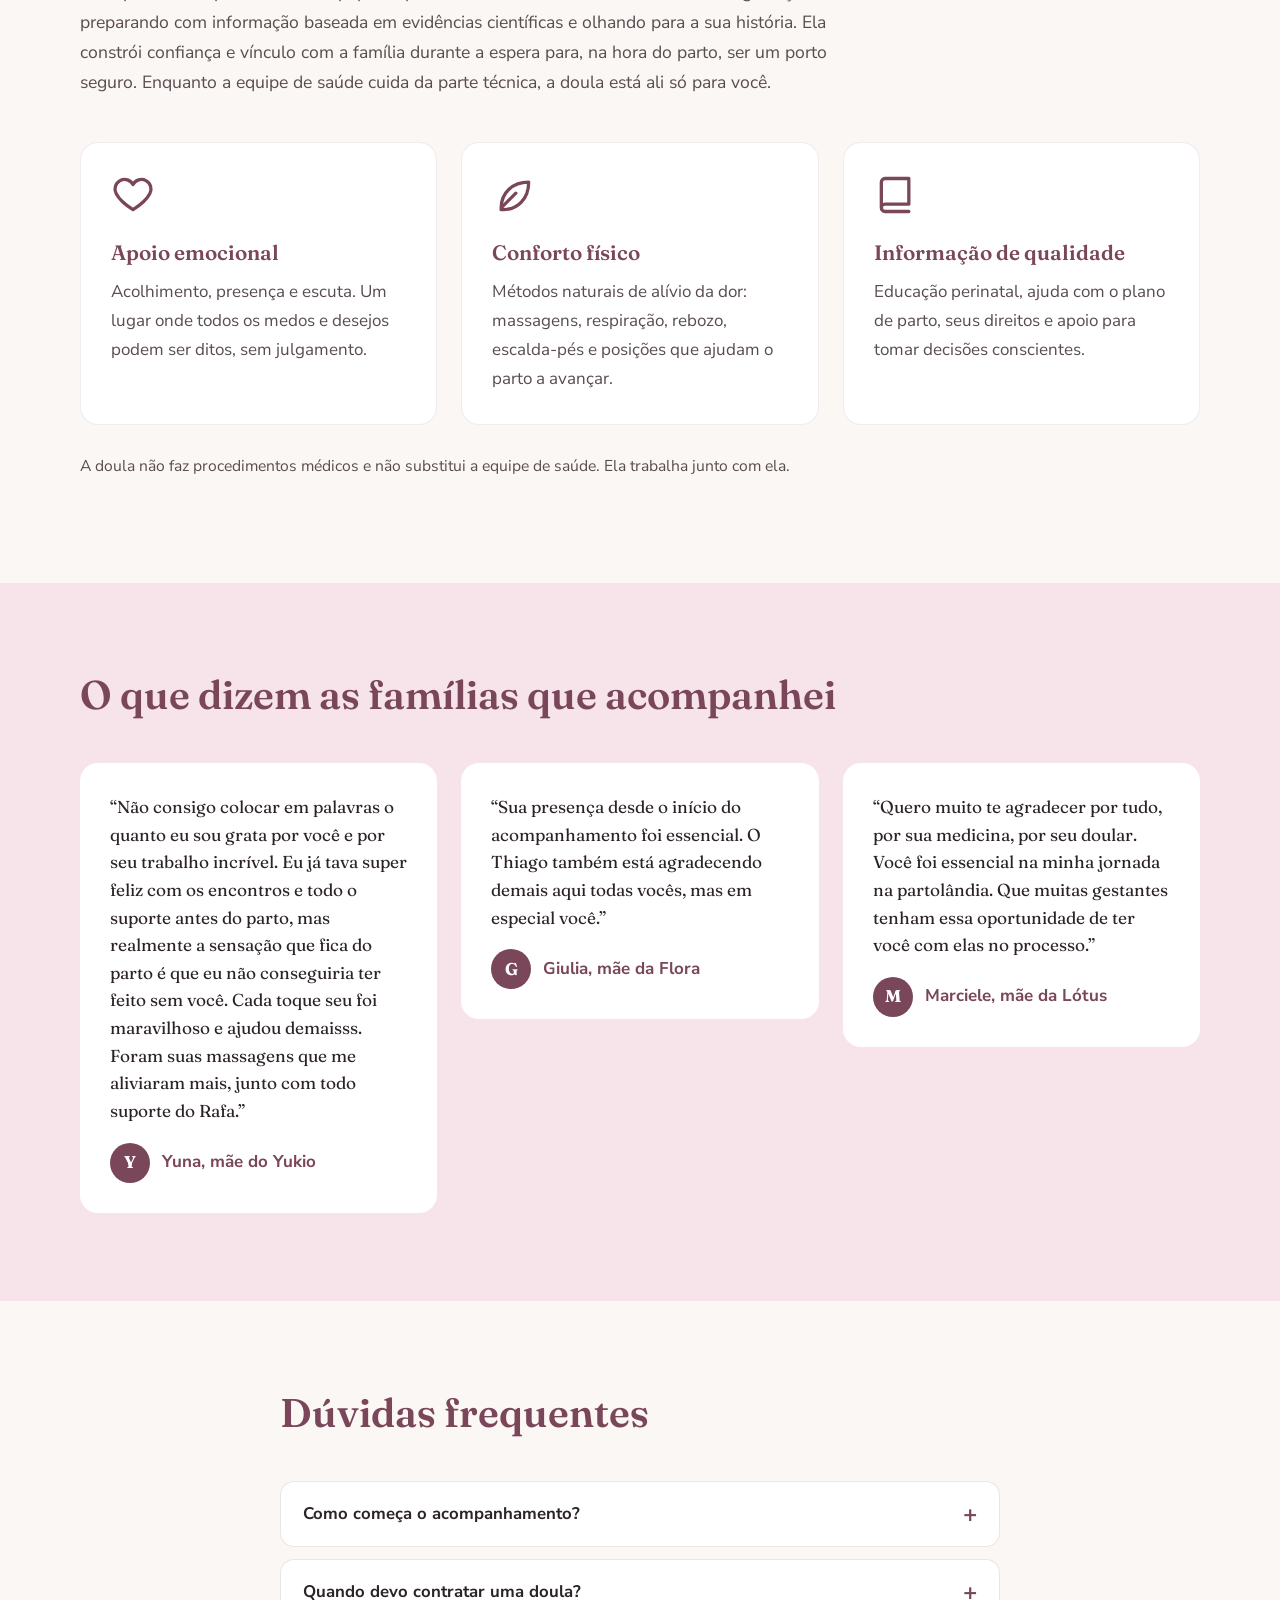
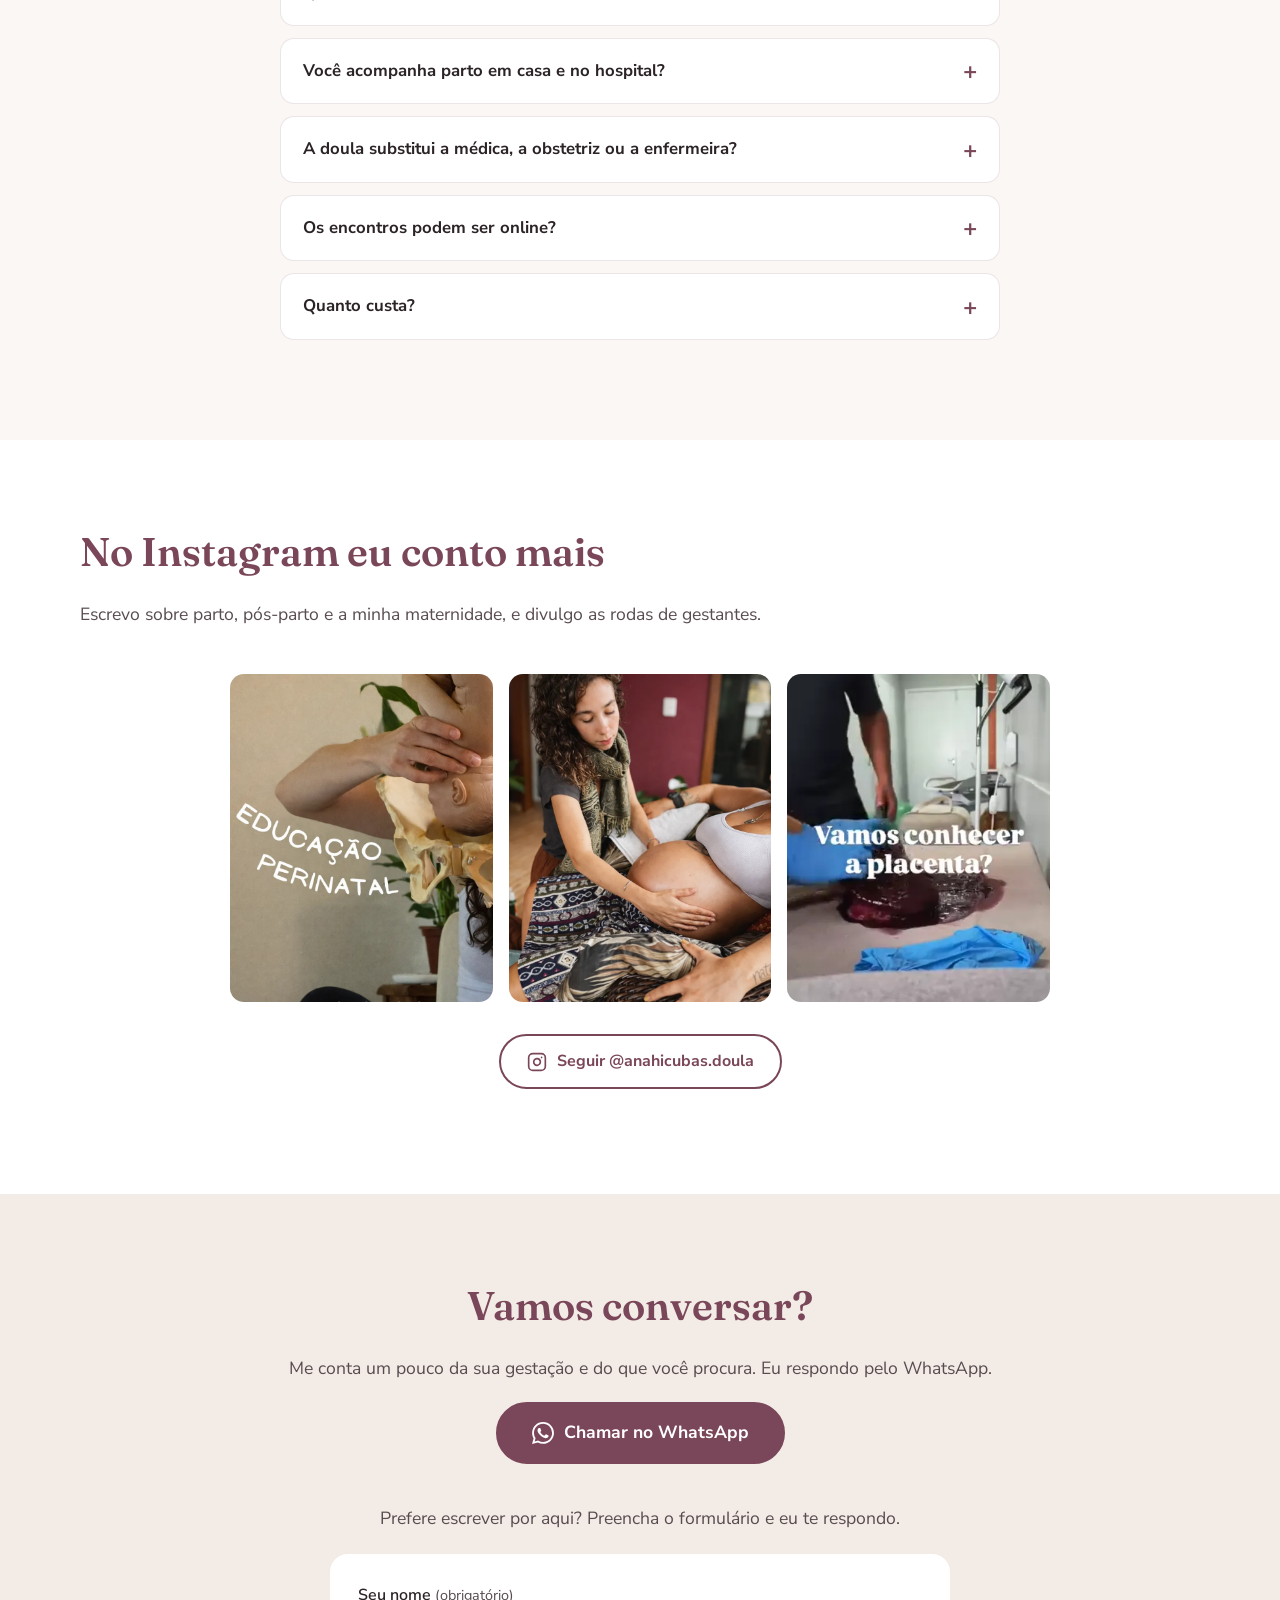
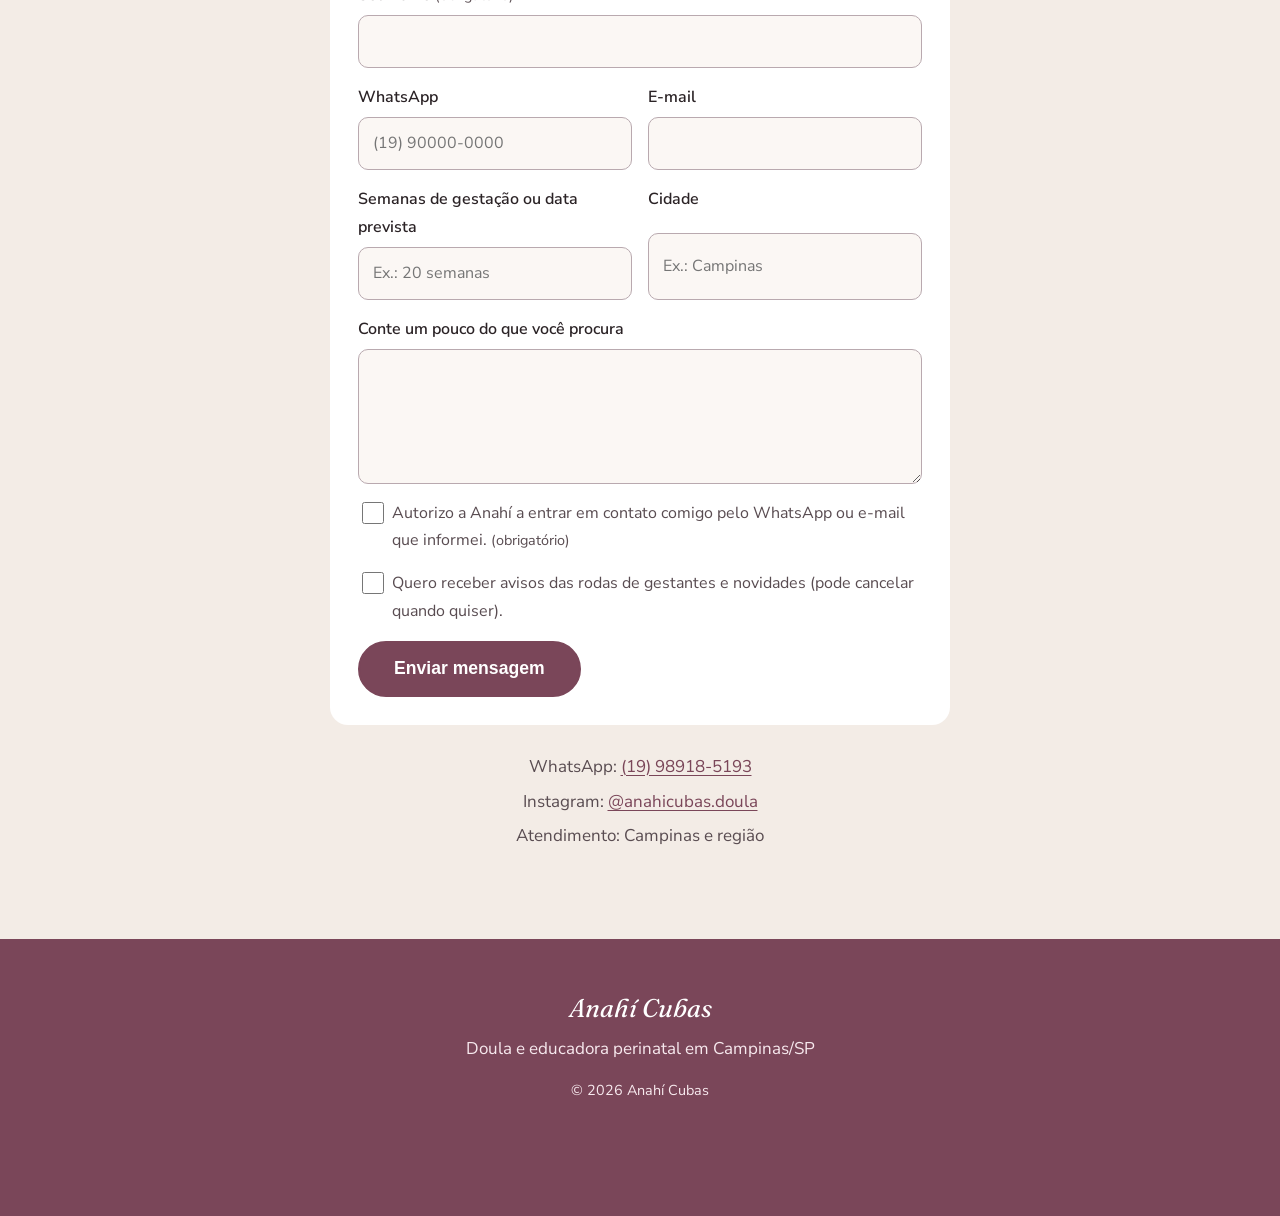
==== commit 1dab3dfd: "Atualizando a pagina" ====
--- a/index.html
+++ b/index.html
@@ -1,315 +1,373 @@
 <!DOCTYPE html>
-<html lang="pt-br">
+<html lang="pt-BR">
 <head>
     <meta charset="UTF-8">
     <meta name="viewport" content="width=device-width, initial-scale=1.0">
- 
-    <title>Doula em Campinas | Anahí - Educação Perinatal e Joias de Placenta</title>
-    <meta name="description" content="Doula em Campinas especializada em parto humanizado. Ofereço educação perinatal, cápsulas de placenta, joias de placenta e acompanhamento completo para sua jornada de maternidade. Agenda sua consulta!">
-    <meta name="keywords" content="doula campinas, doula em campinas, educação perinatal campinas, parto humanizado campinas, joias de placenta, acompanhamento gestacional, doula campinas interior">
-    <meta name="author" content="Anahí Doula Campinas">
-    <meta name="robots" content="index, follow, max-snippet:-1, max-image-preview:large, max-video-preview:-1">
+
+    <title>Doula em Campinas | Anahí Cubas – Doula e Educadora Perinatal</title>
+    <meta name="description" content="Anahí Cubas, doula e educadora perinatal em Campinas e região. Acompanhamento na gestação, no parto e no pós-parto, cápsulas e joias de placenta e chá de bênçãos. Fale comigo pelo WhatsApp.">
+    <meta name="author" content="Anahí Cubas">
+    <meta name="robots" content="index, follow, max-image-preview:large">
+    <link rel="canonical" href="https://anahicubas.com.br/">
+    <meta name="theme-color" content="#7a4659">
+
     <meta property="og:type" content="website">
-    <meta property="og:title" content="Doula em Campinas | Anahí - Apoio Humanizado">
-    <meta property="og:description" content="Serviços especializados de doula em Campinas: educação perinatal, parto humanizado e joias de placenta.">
-    <meta property="og:url" content="https://doula-anahi-cubas.netlify.app">
+    <meta property="og:locale" content="pt_BR">
+    <meta property="og:site_name" content="Anahí Cubas – Doula">
+    <meta property="og:title" content="Anahí Cubas – Doula em Campinas e região">
+    <meta property="og:description" content="Preparo, apoio e amparo para a sua experiência de gestar e parir.">
+    <meta property="og:url" content="https://anahicubas.com.br/">
+    <meta property="og:image" content="https://anahicubas.com.br/src/imagens/web/compartilhar.jpg">
     <meta name="twitter:card" content="summary_large_image">
-    <meta name="twitter:title" content="Doula em Campinas | Anahí">
-    <meta name="twitter:description" content="Doula especializada em parto humanizado e educação perinatal em Campinas.">
-    <meta name="canonical" content="https://doula-anahi-cubas.netlify.app">
-
-   
-    <meta name="google-site-verification" content="1dVnE12YSc2t-7htzgksGDvZf7HCqj6tVsVxm7yxX1Y" />
-  
+
+    <meta name="google-site-verification" content="1dVnE12YSc2t-7htzgksGDvZf7HCqj6tVsVxm7yxX1Y">
+
+    <link rel="icon" href="/favicon.ico" sizes="48x48">
+    <link rel="icon" href="src/imagens/favicon.svg" type="image/svg+xml">
+    <link rel="apple-touch-icon" href="src/imagens/apple-touch-icon.png">
+    <link rel="manifest" href="site.webmanifest">
     <link rel="preconnect" href="https://fonts.googleapis.com">
     <link rel="preconnect" href="https://fonts.gstatic.com" crossorigin>
-    <link href="https://fonts.googleapis.com/css2?family=Playfair+Display:ital,wght@0,400..900;1,400..900&family=Plus+Jakarta+Sans:wght@300;400;500;600;700&display=swap" rel="stylesheet">
-    
-    <!-- Ícones nativos do Google -->
-    <link href="https://fonts.googleapis.com/css2?family=Material+Symbols+Outlined&display=swap" rel="stylesheet">
-    
+    <link href="https://fonts.googleapis.com/css2?family=Fraunces:ital,opsz,wght@0,9..144,400..700;1,9..144,400..600&family=Nunito+Sans:opsz,wght@6..12,400;6..12,600;6..12,700&display=swap" rel="stylesheet">
     <link rel="stylesheet" href="src/css/style.css">
+
+    <script type="application/ld+json">
+    {
+        "@context": "https://schema.org",
+        "@type": "LocalBusiness",
+        "name": "Anahí Cubas – Doula",
+        "description": "Doula e educadora perinatal em Campinas e região: acompanhamento na gestação, no parto e no pós-parto, cápsulas e joias de placenta e chá de bênçãos.",
+        "url": "https://anahicubas.com.br/",
+        "image": "https://anahicubas.com.br/src/imagens/web/compartilhar.jpg",
+        "telephone": "+55 19 98918-5193",
+        "address": {
+            "@type": "PostalAddress",
+            "addressLocality": "Campinas",
+            "addressRegion": "SP",
+            "addressCountry": "BR"
+        },
+        "areaServed": [
+            { "@type": "City", "name": "Campinas" },
+            { "@type": "AdministrativeArea", "name": "Região Metropolitana de Campinas" }
+        ],
+        "sameAs": ["https://www.instagram.com/anahicubas.doula/"]
+    }
+    </script>
 </head>
-<body class="pagina-servicios">
-    <nav class="navbar">
-        <div class="container nav-wrapper">
-            <div class="logo-area">
-                <img src="https://lh3.googleusercontent.com/aida-public/[base64]" alt="Anahí Doula Logo" class="logo-img">
-                <span class="logo-text">Doula Anahí</span>
-            </div>
-            
-            <!-- Menu para Computadores -->
-            <div class="nav-links">
-                <a href="#inicio" class="nav-link active">Início</a>
-                <a href="#sobre" class="nav-link">Sobre</a>
-                <a href="#servicos" class="nav-link">Serviços</a>
-                <a href="#relatos" class="nav-link">Relatos</a>
-                <a href="https://api.whatsapp.com/send/?phone=5519989185193&text&type=phone_number&app_absent=0&utm_source=ig" target="_blank" rel="noopener noreferrer" class="btn-nav">Estou aqui para você</a>
-            </div>
-            
-            <!-- Botão WhatsApp visível apenas no Celular (Substitui os links acima automaticamente) -->
-            <a href="https://api.whatsapp.com/send/?phone=5519989185193&text&type=phone_number&app_absent=0&utm_source=ig" target="_blank" rel="noopener noreferrer" class="mobile-wa-btn" aria-label="Conversar no WhatsApp">
-                <svg xmlns="http://www.w3.org/2000/svg" viewBox="0 0 24 24" fill="currentColor" width="18" height="18" style="margin-right: 5px; vertical-align: middle;">
-                    <path d="M17.472 14.382c-.297-.149-1.758-.867-2.03-.967-.273-.099-.471-.148-.67.15-.197.297-.767.966-.94 1.164-.173.199-.347.223-.644.075-.297-.15-1.255-.463-2.39-1.475-.883-.788-1.48-1.761-1.653-2.059-.173-.297-.018-.458.13-.606.134-.133.298-.347.446-.52.149-.174.198-.298.298-.497.099-.198.05-.371-.025-.52-.075-.149-.669-1.612-.916-2.207-.242-.579-.487-.5-.669-.51a12.8 12.8 0 0 0-.57-.01c-.198 0-.52.074-.792.372-.272.297-1.04 1.016-1.04 2.479 0 1.462 1.065 2.875 1.213 3.074.149.198 2.096 3.2 5.077 4.487.709.306 1.262.489 1.694.625.712.227 1.36.195 1.871.118.571-.085 1.758-.719 2.006-1.413.248-.694.248-1.289.173-1.413-.074-.124-.272-.198-.57-.347m-5.421 7.403h-.004a9.87 9.87 0 0 1-5.031-1.378l-.361-.214-3.741.982.998-3.648-.235-.374a9.86 9.86 0 0 1-1.51-5.26c.001-5.45 4.436-9.884 9.888-9.884 2.64 0 5.122 1.03 6.988 2.898a9.82 9.82 0 0 1 2.893 6.994c-.003 5.45-4.437 9.884-9.885 9.884m8.413-18.297A11.815 11.815 0 0 0 12.05 0C5.495 0 .16 5.335.157 11.892c0 2.096.547 4.142 1.588 5.945L.057 24l6.305-1.654a11.882 11.882 0 0 0 5.683 1.448h.005c6.554 0 11.89-5.335 11.893-11.893a11.821 11.821 0 0 0-3.48-8.413Z"/>
-                </svg>
-                <span>Conversar</span>
+<body>
+    <!-- Ícones desenhados no próprio site (não dependem de nenhuma fonte externa) -->
+    <svg class="sprite" aria-hidden="true" focusable="false">
+        <symbol id="i-whats" viewBox="0 0 24 24"><path fill="currentColor" d="M17.47 14.38c-.3-.15-1.76-.87-2.03-.97-.27-.1-.47-.15-.67.15-.2.3-.77.97-.94 1.16-.17.2-.35.22-.64.07-.3-.15-1.26-.46-2.39-1.47-.88-.79-1.48-1.76-1.65-2.06-.17-.3-.02-.46.13-.6.13-.14.3-.35.45-.52.15-.18.2-.3.3-.5.1-.2.05-.37-.03-.52-.07-.15-.67-1.61-.92-2.2-.24-.58-.48-.5-.67-.51h-.57c-.2 0-.52.07-.79.37-.27.3-1.04 1.02-1.04 2.48s1.06 2.88 1.21 3.07c.15.2 2.1 3.2 5.08 4.49.71.3 1.26.49 1.7.63.71.22 1.36.19 1.87.12.57-.09 1.76-.72 2-1.42.25-.69.25-1.29.18-1.41-.08-.13-.28-.2-.57-.35m-5.42 7.4h-.01a9.87 9.87 0 0 1-5.03-1.37l-.36-.22-3.74.99 1-3.65-.24-.37a9.86 9.86 0 0 1-1.51-5.26c0-5.45 4.44-9.88 9.89-9.88 2.64 0 5.12 1.03 6.99 2.9a9.82 9.82 0 0 1 2.89 6.99c0 5.45-4.44 9.88-9.88 9.88m8.41-18.3A11.82 11.82 0 0 0 12.05 0C5.5 0 .16 5.34.16 11.89c0 2.1.55 4.14 1.59 5.95L.06 24l6.3-1.65a11.88 11.88 0 0 0 5.68 1.45h.01c6.55 0 11.89-5.34 11.89-11.89 0-3.18-1.24-6.17-3.48-8.41Z"/></symbol>
+        <symbol id="i-insta" viewBox="0 0 24 24"><g fill="none" stroke="currentColor" stroke-width="2" stroke-linecap="round" stroke-linejoin="round"><rect x="2" y="2" width="20" height="20" rx="5"/><path d="M16 11.37A4 4 0 1 1 12.63 8 4 4 0 0 1 16 11.37z"/><path d="M17.5 6.5h.01"/></g></symbol>
+        <symbol id="i-menu" viewBox="0 0 24 24"><path d="M3 6h18M3 12h18M3 18h18" fill="none" stroke="currentColor" stroke-width="2" stroke-linecap="round"/></symbol>
+        <symbol id="i-close" viewBox="0 0 24 24"><path d="M6 6l12 12M18 6 6 18" fill="none" stroke="currentColor" stroke-width="2" stroke-linecap="round"/></symbol>
+        <symbol id="i-arrow" viewBox="0 0 24 24"><path d="M5 12h14M13 6l6 6-6 6" fill="none" stroke="currentColor" stroke-width="2" stroke-linecap="round" stroke-linejoin="round"/></symbol>
+        <symbol id="i-heart" viewBox="0 0 24 24"><path d="M12 20s-7-4.4-9.2-8.8A5.2 5.2 0 0 1 12 6.3a5.2 5.2 0 0 1 9.2 4.9C19 15.6 12 20 12 20z" fill="none" stroke="currentColor" stroke-width="1.8" stroke-linejoin="round"/></symbol>
+        <symbol id="i-leaf" viewBox="0 0 24 24"><path d="M5 19c0-8 6-14 15-14 0 9-6 15-14 15H5zM5 19l8-8" fill="none" stroke="currentColor" stroke-width="1.8" stroke-linecap="round" stroke-linejoin="round"/></symbol>
+        <symbol id="i-book" viewBox="0 0 24 24"><path d="M4 19V5a2 2 0 0 1 2-2h13v14H6a2 2 0 0 0-2 2zm0 0a2 2 0 0 0 2 2h13" fill="none" stroke="currentColor" stroke-width="1.8" stroke-linecap="round" stroke-linejoin="round"/></symbol>
+        <symbol id="i-pin" viewBox="0 0 24 24"><g fill="none" stroke="currentColor" stroke-width="1.8"><path d="M12 21s-6.5-5.7-6.5-11a6.5 6.5 0 0 1 13 0c0 5.3-6.5 11-6.5 11z"/><circle cx="12" cy="10" r="2.3"/></g></symbol>
+    </svg>
+
+    <a class="skip-link" href="#conteudo">Pular para o conteúdo</a>
+
+    <header class="site-header">
+        <div class="container header-inner">
+            <a href="#inicio" class="brand" aria-label="Anahí Cubas, doula – voltar ao início">
+                <span class="brand-name">Anahí Cubas</span>
+                <span class="brand-role">doula · Campinas</span>
             </a>
-            
-            <button class="menu-mobile-btn" type="button" aria-label="Abrir menu">
-                <span class="material-symbols-outlined">menu</span>
+
+            <button class="menu-btn" type="button" aria-expanded="false" aria-controls="menu-principal">
+                <svg class="icon" aria-hidden="true"><use href="#i-menu"/></svg>
+                <span class="sr-only">Abrir menu</span>
             </button>
-        </div>
-    </nav>
-
-    <!-- HERO SECTION -->
-    <header class="hero" id="inicio">
-        <div class="hero-slider">
-            <div class="slide slide1"></div>
-            <div class="slide slide2"></div>
-        </div>
-        <div class="hero-overlay"></div>
-        <div class="container hero-content">
-            <h1 class="hero-title">Preparo, apoio e amparo para a sua experiência de <span class="italic-text"></span>gestar e parir.</h1>
-            <p class="hero-description">Vivencie a gestação e o parto com segurança, protagonismo e amor. Um acompanhamento completo para a sua jornada de maternidade.</p>
-            <div class="hero-buttons">
-                <a href="https://api.whatsapp.com/send/?phone=5519989185193&text&type=phone_number&app_absent=0&utm_source=ig" target="_blank" rel="noopener noreferrer" class="btn btn-primary">Me manda uma mensagem<span class="material-symbols-outlined">chat_bubble</span></a>
-                <a href="#servicos" class="btn btn-outline">Conheça os serviços</a>
-            </div>
+
+            <nav id="menu-principal" class="main-nav" aria-label="Menu principal">
+                <a href="#sobre">Sobre mim</a>
+                <a href="#servicos">Serviços</a>
+                <a href="#relatos">Relatos</a>
+                <a href="#duvidas">Dúvidas</a>
+                <a href="#contato">Contato</a>
+                <a class="btn btn-small" href="https://wa.me/5519989185193?text=Ol%C3%A1%20Anah%C3%AD%2C%20vi%20seu%20site%20e%20queria%20conversar%20sobre%20o%20acompanhamento%20de%20doula." target="_blank" rel="noopener">
+                    <svg class="icon" aria-hidden="true"><use href="#i-whats"/></svg>
+                    Fale comigo
+                </a>
+            </nav>
         </div>
     </header>
 
-    <main>
+    <!-- INÍCIO -->
+    <section class="hero" id="inicio" aria-labelledby="hero-titulo">
+        <img class="hero-img" src="src/imagens/web/hero.webp" alt="" width="1117" height="1200" fetchpriority="high">
+        <div class="container hero-content">
+            <p class="kicker">Doula e educadora perinatal em Campinas e região</p>
+            <h1 id="hero-titulo">Preparo, apoio e amparo para a sua experiência de <em>gestar e parir</em>.</h1>
+            <p class="hero-text">Estou com você na gestação, no parto e nos primeiros dias com o bebê, com presença, escuta e informação de qualidade.</p>
+            <div class="hero-actions">
+                <a class="btn" href="https://wa.me/5519989185193?text=Ol%C3%A1%20Anah%C3%AD%2C%20vi%20seu%20site%20e%20queria%20conversar%20sobre%20o%20acompanhamento%20de%20doula." target="_blank" rel="noopener">
+                    <svg class="icon" aria-hidden="true"><use href="#i-whats"/></svg>
+                    Me manda uma mensagem
+                </a>
+                <a class="btn btn-light" href="#servicos">Conheça os serviços</a>
+            </div>
+        </div>
+    </section>
+
+    <main id="conteudo">
         <!-- SOBRE MIM -->
-        <section class="about-section" id="sobre">
-            <div class="container about-wrapper">
-                <div class="about-image-wrapper">
-                    <div class="about-card">
-                        <img alt="Anahí Doula" class="about-img" src="src/imagens/sobremi.jpg">
-                    </div>
-                    <div class="decor-circle circle-1"></div>
-                    <div class="decor-circle circle-2"></div>
-                </div>
-                <div class="about-content">
-                    <h2 class="section-title">Oiê, eu sou a Anahí</h2>
-                    <div class="about-text">
-                        <p>Sou filha da Ivana e do Heleno, mulher, mãe da Artemísia e do Cainã e doula, dentre tantas outras que poderia citar aqui, as que já fui, as que sou e as que ainda serei.</p>
-                        <p>Minha maior vontade com a doulagem é que as mulheres que até mim chegam possam ter, de verdade, alguém como um ponto de referência e suporte nessa jornada de gestar e se preparar não só para o parto, quanto para a maternidade. Não é um processo fácil, não é um processo linear, não é óbvio, e é justamente por isso que este é um processo que me encanta: olhar para as histórias e para as individualidades, e poder estar junto com essa família que vem nascendo.</p>
-                    </div>
+        <section class="section about" id="sobre" aria-labelledby="sobre-titulo">
+            <div class="container about-grid">
+                <figure class="about-photo">
+                    <img src="src/imagens/web/anahi.webp" alt="Anahí Cubas sorrindo, sentada, com um colar de pingente" width="848" height="1200" loading="lazy">
+                </figure>
+                <div class="about-text">
+                    <h2 id="sobre-titulo">Oiê, eu sou a Anahí</h2>
+                    <p>Sou filha da Ivana e do Heleno, mulher, mãe da Artemísia e do Cainã e doula, dentre tantas outras que poderia citar aqui: as que já fui, as que sou e as que ainda serei.</p>
+                    <p>Pari a Artemísia em casa. Foi uma escolha consciente, com informação e com uma equipe que me acompanhou. O Cainã chegou antes da hora: entrei em trabalho de parto prematuro e ele passou uns dias na UTI neonatal. O que me segurou de verdade foram as minhas pessoas.</p>
+                    <p>É isso que eu levo para o meu trabalho. Mesmo quando não fica mais fácil, estar acompanhada torna as coisas mais leves.</p>
+                    <p>Minha maior vontade com a doulagem é que as mulheres que chegam até mim tenham, de verdade, alguém como ponto de referência e suporte para se preparar não só para o parto, mas também para a maternidade. Não é um processo fácil, nem linear, nem óbvio. E é justamente por isso que ele me encanta: olhar para cada história e estar junto com essa família que vem nascendo.</p>
+                    <ul class="facts">
+                        <li><svg class="icon" aria-hidden="true"><use href="#i-pin"/></svg> Atendo em Campinas e região</li>
+                        <li><svg class="icon" aria-hidden="true"><use href="#i-heart"/></svg> Doula e educadora perinatal</li>
+                        <li><svg class="icon" aria-hidden="true"><use href="#i-leaf"/></svg> Partos em casa e no hospital</li>
+                    </ul>
                 </div>
             </div>
         </section>
 
         <!-- SERVIÇOS -->
-        <section class="services-section" id="servicos">
+        <section class="section services" id="servicos" aria-labelledby="servicos-titulo">
             <div class="container">
-                <div class="services-header">
-                    <div class="services-header-text">
-                        <h2 class="section-title">Olhar e cuidado integral para cada momento</h2>
-                        <p class="section-subtitle">Cada serviço é pensado para oferecer a segurança e o afeto que você e seu bebê precisam.</p>
-                    </div>
-                </div>
-                <div class="services-grid">
-                    <div class="service-card">
-                        <div class="service-img-wrapper">
-                            <img alt="Suporte Pré-Natal" src="src/imagens/hero1.jpg">
+                <div class="section-head">
+                    <h2 id="servicos-titulo">Como eu posso te acompanhar</h2>
+                    <p>Você pode escolher um serviço ou juntar vários. A gente conversa e monta o que faz sentido para você.</p>
+                </div>
+                <ul class="cards">
+                    <li class="card">
+                        <img src="src/imagens/web/encontro-sofa.webp" alt="Anahí conversando com uma gestante na sala de casa" width="652" height="752" loading="lazy">
+                        <h3>Acompanhamento na gestação</h3>
+                        <p>Encontros em casa ou online para entender o corpo, o parto e o pós-parto, montar o plano de parto e se preparar no físico e no emocional.</p>
+                        <a href="servicos.html#gestacao">Saiba mais <span class="sr-only">sobre o acompanhamento na gestação</span><svg class="icon" aria-hidden="true"><use href="#i-arrow"/></svg></a>
+                    </li>
+                    <li class="card">
+                        <img src="src/imagens/web/parto.webp" alt="Doula apoiando uma gestante na bola de pilates durante o trabalho de parto no hospital" width="1132" height="1200" loading="lazy">
+                        <h3>Suporte no parto</h3>
+                        <p>Presença contínua no trabalho de parto, com massagens, respiração e posições que ajudam, e te lembrando da sua preparação.</p>
+                        <a href="servicos.html#parto">Saiba mais <span class="sr-only">sobre o suporte no parto</span><svg class="icon" aria-hidden="true"><use href="#i-arrow"/></svg></a>
+                    </li>
+                    <li class="card">
+                        <img src="src/imagens/web/puerperio.webp" alt="Anahí segurando um recém-nascido na maternidade" width="1200" height="1105" loading="lazy">
+                        <h3>Amparo no pós-parto</h3>
+                        <p>Fico com vocês até a amamentação começar e a família poder descansar. Depois, sigo disponível e temos um encontro em casa.</p>
+                        <a href="servicos.html#pos-parto">Saiba mais <span class="sr-only">sobre o amparo no pós-parto</span><svg class="icon" aria-hidden="true"><use href="#i-arrow"/></svg></a>
+                    </li>
+                    <li class="card">
+                        <img src="src/imagens/web/capsulas.webp" alt="Cápsulas de placenta organizadas em uma bandeja" width="1200" height="1200" loading="lazy">
+                        <h3>Cápsulas de placenta</h3>
+                        <p>O preparo da sua placenta em cápsulas, para quem deseja incluir esse cuidado no puerpério.</p>
+                        <a href="servicos.html#capsulas">Saiba mais <span class="sr-only">sobre as cápsulas de placenta</span><svg class="icon" aria-hidden="true"><use href="#i-arrow"/></svg></a>
+                    </li>
+                    <li class="card">
+                        <img src="src/imagens/web/joia.webp" alt="Pingente redondo de prata feito com placenta" width="467" height="453" loading="lazy">
+                        <h3>Joia de placenta</h3>
+                        <p>Uma joia feita à mão com uma pequena parte da placenta, para guardar o começo dessa história.</p>
+                        <a href="servicos.html#joias">Saiba mais <span class="sr-only">sobre a joia de placenta</span><svg class="icon" aria-hidden="true"><use href="#i-arrow"/></svg></a>
+                    </li>
+                    <li class="card">
+                        <img src="src/imagens/web/cha-de-bencaos.webp" alt="Gestante com a barriga pintada em um chá de bênçãos" width="649" height="866" loading="lazy">
+                        <h3>Chá de bênçãos</h3>
+                        <p>Um encontro com as pessoas queridas da gestante para fortalecer a rede de apoio antes da chegada do bebê.</p>
+                        <a href="servicos.html#cha-de-bencaos">Saiba mais <span class="sr-only">sobre o chá de bênçãos</span><svg class="icon" aria-hidden="true"><use href="#i-arrow"/></svg></a>
+                    </li>
+                </ul>
+            </div>
+        </section>
+
+        <!-- POR QUE DOULA -->
+        <section class="section why" aria-labelledby="porque-titulo">
+            <div class="container">
+                <div class="section-head">
+                    <h2 id="porque-titulo">Por que ter uma doula?</h2>
+                    <p>Num parto, cada pessoa tem um papel importante. A doula está com você durante a gestação, te preparando com informação baseada em evidências científicas e olhando para a sua história. Ela constrói confiança e vínculo com a família durante a espera para, na hora do parto, ser um porto seguro. Enquanto a equipe de saúde cuida da parte técnica, a doula está ali só para você.</p>
+                </div>
+                <ul class="features">
+                    <li>
+                        <svg class="icon icon-big" aria-hidden="true"><use href="#i-heart"/></svg>
+                        <h3>Apoio emocional</h3>
+                        <p>Acolhimento, presença e escuta. Um lugar onde todos os medos e desejos podem ser ditos, sem julgamento.</p>
+                    </li>
+                    <li>
+                        <svg class="icon icon-big" aria-hidden="true"><use href="#i-leaf"/></svg>
+                        <h3>Conforto físico</h3>
+                        <p>Métodos naturais de alívio da dor: massagens, respiração, rebozo, escalda-pés e posições que ajudam o parto a avançar.</p>
+                    </li>
+                    <li>
+                        <svg class="icon icon-big" aria-hidden="true"><use href="#i-book"/></svg>
+                        <h3>Informação de qualidade</h3>
+                        <p>Educação perinatal, ajuda com o plano de parto, seus direitos e apoio para tomar decisões conscientes.</p>
+                    </li>
+                </ul>
+                <p class="note">A doula não faz procedimentos médicos e não substitui a equipe de saúde. Ela trabalha junto com ela.</p>
+            </div>
+        </section>
+
+        <!-- RELATOS -->
+        <section class="section testimonials" id="relatos" aria-labelledby="relatos-titulo">
+            <div class="container">
+                <div class="section-head">
+                    <h2 id="relatos-titulo">O que dizem as famílias que acompanhei</h2>
+                </div>
+                <ul class="quotes">
+                    <li>
+                        <blockquote>
+                            <p>“Não consigo colocar em palavras o quanto eu sou grata por você e por seu trabalho incrível. Eu já tava super feliz com os encontros e todo o suporte antes do parto, mas realmente a sensação que fica do parto é que eu não conseguiria ter feito sem você. Cada toque seu foi maravilhoso e ajudou demaisss. Foram suas massagens que me aliviaram mais, junto com todo suporte do Rafa.”</p>
+                        </blockquote>
+                        <p class="quote-author"><span class="initial" aria-hidden="true">Y</span> Yuna, mãe do Yukio</p>
+                    </li>
+                    <li>
+                        <blockquote>
+                            <p>“Sua presença desde o início do acompanhamento foi essencial. O Thiago também está agradecendo demais aqui todas vocês, mas em especial você.”</p>
+                        </blockquote>
+                        <p class="quote-author"><span class="initial" aria-hidden="true">G</span> Giulia, mãe da Flora</p>
+                    </li>
+                    <li>
+                        <blockquote>
+                            <p>“Quero muito te agradecer por tudo, por sua medicina, por seu doular. Você foi essencial na minha jornada na partolândia. Que muitas gestantes tenham essa oportunidade de ter você com elas no processo.”</p>
+                        </blockquote>
+                        <p class="quote-author"><span class="initial" aria-hidden="true">M</span> Marciele, mãe da Lótus</p>
+                    </li>
+                </ul>
+            </div>
+        </section>
+
+        <!-- DÚVIDAS -->
+        <section class="section faq" id="duvidas" aria-labelledby="duvidas-titulo">
+            <div class="container narrow">
+                <div class="section-head">
+                    <h2 id="duvidas-titulo">Dúvidas frequentes</h2>
+                </div>
+                <details>
+                    <summary>Como começa o acompanhamento?</summary>
+                    <p>Você me manda uma mensagem e marcamos um primeiro encontro, gratuito, para a gente se conhecer. Nele eu te conto como funciona o meu trabalho e você me conta da sua gestação.</p>
+                </details>
+                <details>
+                    <summary>Quando devo contratar uma doula?</summary>
+                    <p>Quanto antes, melhor, porque assim temos tempo para construir vínculo e fazer a preparação com calma. Mas você pode me chamar em qualquer fase da gestação.</p>
+                </details>
+                <details>
+                    <summary>Você acompanha parto em casa e no hospital?</summary>
+                    <p>Sim. Cada hospital e maternidade tem suas regras para a entrada da doula, então ainda na gestação a gente verifica juntas as regras do lugar que você escolher.</p>
+                </details>
+                <details>
+                    <summary>A doula substitui a médica, a obstetriz ou a enfermeira?</summary>
+                    <p>Não. A doula cuida do seu conforto, do seu emocional e da informação. Os cuidados de saúde ficam com a sua equipe.</p>
+                </details>
+                <details>
+                    <summary>Os encontros podem ser online?</summary>
+                    <p>Sim. Para quem mora em Campinas e região, os encontros podem ser presenciais. Para quem mora longe, a preparação na gestação pode ser online.</p>
+                </details>
+                <details>
+                    <summary>Quanto custa?</summary>
+                    <p>O valor depende do que você escolher. Me chama no WhatsApp que eu te explico cada opção.</p>
+                </details>
+            </div>
+        </section>
+
+        <!-- INSTAGRAM -->
+        <section class="section insta" aria-labelledby="insta-titulo">
+            <div class="container">
+                <div class="section-head">
+                    <h2 id="insta-titulo">No Instagram eu conto mais</h2>
+                    <p>Escrevo sobre parto, pós-parto e a minha maternidade, e divulgo as rodas de gestantes.</p>
+                </div>
+                <ul class="insta-grid">
+                    <li><a href="https://www.instagram.com/p/C8aDs1oxCTN/" target="_blank" rel="noopener"><img src="src/imagens/web/educacao-perinatal.webp" alt="Post: educação perinatal, com um modelo de pelve" width="800" height="1200" loading="lazy"></a></li>
+                    <li><a href="https://www.instagram.com/p/C_lecy-xNqU/" target="_blank" rel="noopener"><img src="src/imagens/web/massagem.webp" alt="Post: ser doula é regar e ser regada" width="800" height="1200" loading="lazy"></a></li>
+                    <li><a href="https://www.instagram.com/anahicubas.doula/" target="_blank" rel="noopener"><img src="src/imagens/web/placenta.webp" alt="Post: vamos conhecer a placenta?" width="426" height="736" loading="lazy"></a></li>
+                </ul>
+                <p class="center">
+                    <a class="btn btn-outline" href="https://www.instagram.com/anahicubas.doula/" target="_blank" rel="noopener">
+                        <svg class="icon" aria-hidden="true"><use href="#i-insta"/></svg>
+                        Seguir @anahicubas.doula
+                    </a>
+                </p>
+            </div>
+        </section>
+
+        <!-- CONTATO -->
+        <section class="section contact" id="contato" aria-labelledby="contato-titulo">
+            <div class="container narrow center">
+                <h2 id="contato-titulo">Vamos conversar?</h2>
+                <p>Me conta um pouco da sua gestação e do que você procura. Eu respondo pelo WhatsApp.</p>
+                <a class="btn btn-big" href="https://wa.me/5519989185193?text=Ol%C3%A1%20Anah%C3%AD%2C%20vi%20seu%20site%20e%20queria%20conversar%20sobre%20o%20acompanhamento%20de%20doula." target="_blank" rel="noopener">
+                    <svg class="icon" aria-hidden="true"><use href="#i-whats"/></svg>
+                    Chamar no WhatsApp
+                </a>
+                <p class="contact-or">Prefere escrever por aqui? Preencha o formulário e eu te respondo.</p>
+                <form class="contact-form" name="contato" method="POST" action="/obrigado" data-netlify="true" netlify-honeypot="campo-extra">
+                    <input type="hidden" name="form-name" value="contato">
+                    <p class="hp" aria-hidden="true"><label>Não preencha este campo: <input name="campo-extra" tabindex="-1" autocomplete="off"></label></p>
+                    <div class="field">
+                        <label for="f-nome">Seu nome <span class="req">(obrigatório)</span></label>
+                        <input id="f-nome" name="nome" type="text" autocomplete="name" required>
+                    </div>
+                    <div class="field-row">
+                        <div class="field">
+                            <label for="f-whats">WhatsApp</label>
+                            <input id="f-whats" name="whatsapp" type="tel" autocomplete="tel" inputmode="tel" placeholder="(19) 90000-0000">
                         </div>
-                        <h3>Acompanhamento durante a gestação</h3>
-                        <p>Encontros para preparação teórica, física e emocional.</p>
-                        <a href="servicios.html#educacao" class="service-link">Ver detalhes <span class="material-symbols-outlined">arrow_forward</span></a>
-                    </div>
-                    <div class="service-card">
-                        <div class="service-img-wrapper">
-                            <img alt="Parto Humanizado" src="src/imagens/img1.png">
+                        <div class="field">
+                            <label for="f-email">E-mail</label>
+                            <input id="f-email" name="email" type="email" autocomplete="email">
                         </div>
-                        <h3>Suporte durante o parto</h3>
-                        <p>Acompanhamento presencial durante todo o processo de trabalho de parto, oferecendo suporte e presença continua.</p>
-                        <a href="servicios.html#parto" class="service-link">Ver detalhes <span class="material-symbols-outlined">arrow_forward</span></a>
-                    </div>
-                    <div class="service-card">
-                        <div class="service-img-wrapper">
-                            <img alt="Puerpério Imediato" src="src/imagens/img2.png">
+                    </div>
+                    <div class="field-row">
+                        <div class="field">
+                            <label for="f-semanas">Semanas de gestação ou data prevista</label>
+                            <input id="f-semanas" name="gestacao" type="text" placeholder="Ex.: 20 semanas">
                         </div>
-                        <h3>Amparo durante o puerpério imediato</h3>
-                        <p>Apoio nas primeiras horas e dias após o nascimento, auxiliando na adaptação e cuidados iniciais.</p>
-                        <a href="servicios.html#cuidados" class="service-link">Ver detalhes <span class="material-symbols-outlined">arrow_forward</span></a>
-                    </div>
-                    <div class="service-card">
-                        <div class="service-img-wrapper">
-                            <img alt="Capsulas de plaçenta" src="src/imagens/img3.jpg">
+                        <div class="field">
+                            <label for="f-cidade">Cidade</label>
+                            <input id="f-cidade" name="cidade" type="text" autocomplete="address-level2" placeholder="Ex.: Campinas">
                         </div>
-                        <h3>Cápsulas de Placenta
-                        </h3>
-                        <p>Honrando e respeitando esse órgão sagrado, e devolvendo a ele a força de te nutrir durante o pós parto.</p>
-                        <a href="servicios.html#capsulas" class="service-link">Ver detalhes <span class="material-symbols-outlined">arrow_forward</span></a>
-                    </div>
-                    <div class="service-card">
-                        <div class="service-img-wrapper">
-                            <img alt="Cuidados com o RN" src="src/imagens/img4.jpg">
-                        </div>
-                        <h3>Joia de Placenta</h3>
-                        <p>Uma joia que guarda o início da vida pra sempre.</p>
-                        <a href="servicios.html#joias" class="service-link">Ver detalhes <span class="material-symbols-outlined">arrow_forward</span></a>
-                    </div>
-                    <div class="service-card">
-                        <div class="service-img-wrapper">
-                            <img alt="Joia de placenta" src="src/imagens/img5.png">
-                        </div>
-                        <h3>Chá de Bençãos</h3>
-                        <p>Espaço de troca entre a gestante e sua rede, abrindo espaço pra cuidado e amparo.</p>
-                        <a href="servicios.html#arte" class="service-link">Ver detalhes <span class="material-symbols-outlined">arrow_forward</span></a>
-                    </div>
-                </div>
-            </div>
-        </section>
-
-        <!-- POR QUE DOULA -->
-        <section class="why-section">
-            <div class="container text-center">
-                <h2 class="section-title">Por que ter uma Doula?</h2>
-                <p class="section-subtitle">Dentro de um processo de gestar e parir, cada profissional e pessoa ali tem um papel muito importante. A doula é aquela que vai estar com você durante a gestação, te preparando com informações embasadas cientificamente, mas também olhando para a sua história individual. É aquela que vai adentrar a intimidade e construir confiança e vínculo com a família durante a espera, justamente para, na hora do parto, ser um porto seguro para esse momento tão intenso. A doula é quem vai estar ao seu lado em todos os momentos que você desejar. Enquanto as profissionais técnicas estarão desenvolvendo o papel do cuidado técnico, a doula pode estar única e exclusivamente ali para você.</p>
-                <div class="features-grid">
-                    <div class="feature-card">
-                        <div class="feature-icon icon-bg-1">
-                            <span class="material-symbols-outlined">favorite</span>
-                        </div>
-                        <h3>Apoio emocional</h3>
-                        <p>Acolhimento contínuo, presença e escuta ativa. Você vai poder se sentir tranquila no lugar de cuidado e amparo.</p>
-                    </div>
-                    <div class="feature-card highlight-card">
-                        <div class="feature-icon icon-bg-2">
-                            <span class="material-symbols-outlined">self_improvement</span>
-                        </div>
-                        <h3>Conforto físico</h3>
-                        <p>Uso de métodos naturais de conforto e alívio da dor, massagens, técnicas de respiração, sugestões de posições que auxiliem no processo, entre muitas outras coisas.</p>
-                    </div>
-                    <div class="feature-card">
-                        <div class="feature-icon icon-bg-1">
-                            <span class="material-symbols-outlined">menu_book</span>
-                        </div>
-                        <h3>Informações baseadas em evidências</h3>
-                        <p>Educação perinatal, esclarecimento de dúvidas técnicas, auxílio na construção do plano de parto e suporte para tomadas de decisão conscientes.</p>
-                    </div>
-                </div>
-            </div>
-        </section>
-
-        <!-- TESTEMUNHOS -->
-        <section class="testimonials-section" id="relatos">
-            <div class="container">
-                <h2 class="section-title text-center">Relatos de quem recebeu meus cuidados</h2>
-                <div class="testimonials-grid">
-                    <div class="testimonial-card">
-                        <span class="material-symbols-outlined quote-icon">format_quote</span>
-                        <p class="testimonial-text">"Não consigo colocar em palavras o quanto eu sou grata por você e por seu trabalho incrível. Eu já tava super feliz com os encontros e todo o suporte antes do parto, mas realmente a sensação que fica do parto é que eu não conseguiria ter feito sem você. Cada toque seu foi maravilhoso e ajudou demaisss. Não falei nada porque tava tudo perfeito hahaha foi suas massagens que me aliviaram mais, junto com todo suporte do Rafa."</p>
-                        <div class="testimonial-user">
-                            <div class="user-avatar" style="background-image: url('https://lh3.googleusercontent.com/aida-public/[base64]');"></div>
-                            <div>
-                                <p class="user-name">Yuna</p>
-                                <p class="user-info">Mãe do Yukio</p>
-                            </div>
-                        </div>
-                    </div>
-                    <div class="testimonial-card color-card">
-                        <span class="material-symbols-outlined quote-icon">format_quote</span>
-                        <p class="testimonial-text">"Agradeço sua presença desde o inicio do acompanhamento foi essencial. O Thiago tbm está agradecendo demais aqui todas vocês mas em especial você"</p>
-                        <div class="testimonial-user">
-                            <div class="user-avatar" style="background-image: url('https://lh3.googleusercontent.com/aida-public/[base64]');"></div>
-                            <div>
-                                <p class="user-name">Giulia</p>
-                                <p class="user-info">Mãe da Flora</p>
-                            </div>
-                        </div>
-                    </div>
-                    <div class="testimonial-card">
-                        <span class="material-symbols-outlined quote-icon">format_quote</span>
-                        <p class="testimonial-text">"Quero muito te agradecer por tudo, por sua medicina, por seu doular, você foi essencial na minha jornada na partolandia. Que muitas gestantes tenham essa oportunidade de ter você com elas no processo. Muita abundância e prosperidade na sua vida."</p>
-                        <div class="testimonial-user">
-                            <div class="user-avatar" style="background-image: url('https://lh3.googleusercontent.com/aida-public/[base64]');"></div>
-                            <div>
-                                <p class="user-name">Marciele</p>
-                                <p class="user-info">Mãe da Lótus</p>
-                            </div>
-                        </div>
-                    </div>
-                </div>
-            </div>
-        </section>
-
-        <!-- INSTAGRAM -->
-        <section class="instagram-section" id="instagram">
-            <div class="container">
-                <div class="instagram-header">
-                    <div class="instagram-header-content">
-                        <h2 class="instagram-title">Acompanhe no Instagram</h2>
-                        <p class="instagram-handle"></p>
-                    </div>
-                    <a href="https://instagram.com/anahidoula" target="_blank" class="instagram-follow-btn">@anahicubas.doula</a>
-                </div>
-                <div class="instagram-grid">
-                    <a href="https://www.instagram.com/p/C_lecy-xNqU/" target="_blank" class="instagram-item">
-                        <div class="instagram-img" style="background-image: url('src/imagens/post1.png');"></div>
-                    </a>
-                    <a href="https://www.instagram.com/p/C8aDs1oxCTN/" target="_blank" class="instagram-item">
-                        <div class="instagram-img" style="background-image: url('src/imagens/post2.png');"></div>
-                    </a>
-                </div>
+                    </div>
+                    <div class="field">
+                        <label for="f-msg">Conte um pouco do que você procura</label>
+                        <textarea id="f-msg" name="mensagem" rows="4"></textarea>
+                    </div>
+                    <div class="field check">
+                        <input id="f-ok" name="autorizo_contato" type="checkbox" value="sim" required>
+                        <label for="f-ok">Autorizo a Anahí a entrar em contato comigo pelo WhatsApp ou e-mail que informei. <span class="req">(obrigatório)</span></label>
+                    </div>
+                    <div class="field check">
+                        <input id="f-novidades" name="quero_novidades" type="checkbox" value="sim">
+                        <label for="f-novidades">Quero receber avisos das rodas de gestantes e novidades (pode cancelar quando quiser).</label>
+                    </div>
+                    <button class="btn btn-big" type="submit">Enviar mensagem</button>
+                </form>
+
+                <ul class="contact-list">
+                    <li>WhatsApp: <a href="tel:+5519989185193">(19) 98918-5193</a></li>
+                    <li>Instagram: <a href="https://www.instagram.com/anahicubas.doula/" target="_blank" rel="noopener">@anahicubas.doula</a></li>
+                    <li>Atendimento: Campinas e região</li>
+                </ul>
             </div>
         </section>
     </main>
 
-    <!-- FOOTER -->
-    <footer class="main-footer" id="contato">
-        <div class="container">
-            <div class="footer-wrapper">
-                <div class="footer-brand">
-                    <div class="footer-logo">
-                        <span class="material-symbols-outlined text-primary style-icon" style="font-size: 30px; color: var(--primary);">spa</span>
-                        <span class="footer-title" style="margin-left: 8px;">Anahí Cubas Doula</span>
-                    </div>
-                    <p class="footer-text">
-                       Presença para uma vivência da gestação e do parto com segurança, protagonismo e amor. Um acompanhamento completo para a sua jornada de maternidade.
-
-
-                    </p>
-                </div>
-                <div class="footer-socials">
-                    <a href="https://instagram.com/anahidoula" target="_blank" class="social-icon" aria-label="Instagram">
-                        <svg xmlns="http://www.w3.org/2000/svg" width="24" height="24" viewBox="0 0 24 24" fill="none" stroke="currentColor" stroke-width="2" stroke-linecap="round" stroke-linejoin="round"><rect width="20" height="20" x="2" y="2" rx="5" ry="5"/><path d="M16 11.37A4 4 0 1 1 12.63 8 4 4 0 0 1 16 11.37z"/><line x1="17.5" x2="17.51" y1="6.5" y2="6.5"/></svg>
-                    </a>
-                    <a href="https://www.facebook.com/tu_usuario" target="_blank" class="social-icon" aria-label="Facebook">
-                        <svg xmlns="http://www.w3.org/2000/svg" width="22" height="22" viewBox="0 0 24 24" fill="none" stroke="currentColor" stroke-width="2" stroke-linecap="round" stroke-linejoin="round">
-                            <path d="M18 2h-3a5 5 0 0 0-5 5v3H7v4h3v8h4v-8h3l1-4h-4V7a1 1 0 0 1 1-1h3z"></path>
-                        </svg>
-                    </a>
-                </div>
-            </div>
-            <div class="footer-bottom">
-                <h3 class="footer-author">Anahí Cubas</h3>
-                <p class="footer-copyright">© 2026. Todos os direitos reservados.</p>
-            </div>
+    <footer class="site-footer">
+        <div class="container footer-inner">
+            <p class="footer-name">Anahí Cubas</p>
+            <p>Doula e educadora perinatal em Campinas/SP</p>
+            <p class="footer-small">© 2026 Anahí Cubas</p>
         </div>
     </footer>
 
-    <!-- BARRA DE NAVEGAÇÃO INFERIOR PARA CELULARES (ESTILO INSTAGRAM) -->
-    <nav class="bottom-nav">
-        <a href="#inicio" class="bottom-nav-item">
-            <span class="material-symbols-outlined">home</span>
-            <span>Início</span>
-        </a>
-        <a href="#sobre" class="bottom-nav-item">
-            <span class="material-symbols-outlined">person</span>
-            <span>Sobre</span>
-        </a>
-        <a href="#servicos" class="bottom-nav-item">
-            <span class="material-symbols-outlined">pregnancy</span>
-            <span>Serviços</span>
-        </a>
-        <a href="#relatos" class="bottom-nav-item">
-            <span class="material-symbols-outlined">forum</span>
-            <span>Relatos</span>
-        </a>
-    </nav>
-    
-    <script src="src/js/script.js"></script>
+    <a class="wa-float" href="https://wa.me/5519989185193?text=Ol%C3%A1%20Anah%C3%AD%2C%20vi%20seu%20site%20e%20queria%20conversar%20sobre%20o%20acompanhamento%20de%20doula." target="_blank" rel="noopener">
+        <svg class="icon" aria-hidden="true"><use href="#i-whats"/></svg>
+        <span>Fale comigo</span>
+    </a>
+
+    <script src="src/js/script.js" defer></script>
 </body>
-</html>+</html>
--- a/src/css/style.css
+++ b/src/css/style.css
@@ -1,697 +1,292 @@
-* {
+/* ==========================================================================
+   Anahí Cubas – Doula
+   Cores, letras e espaçamentos ficam aqui em cima, para mudar fácil.
+   ========================================================================== */
+:root {
+    --vinho: #7a4659;          /* cor principal: botões e títulos */
+    --vinho-escuro: #5e3343;   /* botão com o mouse em cima */
+    --rosa-claro: #f6e4ea;     /* fundos suaves */
+    --areia: #fbf7f4;          /* fundo da página */
+    --areia-escura: #f3ece6;   /* fundo alternado das seções */
+    --branco: #ffffff;
+    --texto: #2b2326;          /* texto principal */
+    --texto-suave: #594c51;    /* texto secundário */
+    --verde-whats: #1f7a4d;    /* botão flutuante de WhatsApp */
+    --foco: #c2410c;           /* contorno de quem navega pelo teclado */
+
+    --letra-titulo: "Fraunces", Georgia, serif;
+    --letra-texto: "Nunito Sans", system-ui, -apple-system, "Segoe UI", sans-serif;
+
+    --raio: 18px;
+    --largura: 1160px;
+}
+
+*, *::before, *::after { box-sizing: border-box; }
+
+html { scroll-behavior: smooth; scroll-padding-top: 88px; }
+@media (prefers-reduced-motion: reduce) {
+    html { scroll-behavior: auto; }
+    *, *::before, *::after { transition: none !important; animation: none !important; }
+}
+
+body {
     margin: 0;
-    padding: 0;
-    box-sizing: border-box;
-}
-
-html {
-    scroll-behavior: smooth;
-}
-
-:root {
-    /* Paleta de Cores Global */
-    --primary: #805062;
-    --primary-container: #f8bbd0;
-    --on-primary: #ffffff;
-    --secondary: #6b5a60;
-    --secondary-container: #f4dce4;
-    --on-secondary-container: #716066;
-    --surface: #fbf9f8;
-    --surface-container-low: #f5f3f3;
-    --surface-container-lowest: #ffffff;
-    --on-surface: #1b1c1c;
-    --on-surface-variant: #504447;
-    
-    /* Fontes */
-    --font-headline: 'Playfair Display', serif;
-    --font-body: 'Plus Jakarta Sans', sans-serif;
-}
-
-body {
-    background-: var(--surface);
-    color: var(--on-surface);
-    font-family: var(--font-body);
-    font-size: 16px;
-    line-height: 1.6;
-    overflow-x: hidden;
-}
-
-.container {
-    width: 100%;
-    max-width: 1200px;
-    margin: 0 auto;
-    padding: 0 24px;
-}
-
-.text-center {
-    text-align: center;
-}
+    background: var(--areia);
+    color: var(--texto);
+    font-family: var(--letra-texto);
+    font-size: 1.0625rem;      /* 17px */
+    line-height: 1.7;
+    -webkit-font-smoothing: antialiased;
+}
+
+img { max-width: 100%; height: auto; display: block; }
+h1, h2, h3 { font-family: var(--letra-titulo); font-weight: 600; line-height: 1.2; color: var(--vinho); margin: 0 0 .6em; }
+h1 { font-size: clamp(2rem, 5vw, 3.4rem); }
+h2 { font-size: clamp(1.75rem, 3.6vw, 2.5rem); }
+h3 { font-size: 1.3rem; }
+p { margin: 0 0 1em; }
+ul { margin: 0; padding: 0; }
+a { color: var(--vinho); text-underline-offset: 3px; }
+a:hover { color: var(--vinho-escuro); }
+
+:focus-visible { outline: 3px solid var(--foco); outline-offset: 3px; border-radius: 4px; }
+
+.container { width: 100%; max-width: var(--largura); margin: 0 auto; padding: 0 20px; }
+.narrow { max-width: 760px; }
+.center { text-align: center; }
+
+.sprite { display: none; }
+.icon { width: 1.25em; height: 1.25em; flex-shrink: 0; }
+.icon-big { width: 44px; height: 44px; color: var(--vinho); margin-bottom: 14px; }
+
+.sr-only {
+    position: absolute; width: 1px; height: 1px; padding: 0; margin: -1px;
+    overflow: hidden; clip: rect(0 0 0 0); white-space: nowrap; border: 0;
+}
+
+.skip-link {
+    position: absolute; left: 12px; top: -60px; z-index: 2000;
+    background: var(--vinho); color: var(--branco); padding: 10px 16px; border-radius: 8px;
+}
+.skip-link:focus { top: 12px; color: var(--branco); }
+
+/* ---------- Botões ---------- */
+.btn {
+    display: inline-flex; align-items: center; justify-content: center; gap: 10px;
+    min-height: 48px; padding: 12px 26px;
+    background: var(--vinho); color: var(--branco);
+    border: 2px solid var(--vinho); border-radius: 999px;
+    font-weight: 700; font-size: 1rem; text-decoration: none;
+    transition: background .2s, transform .2s;
+}
+.btn:hover { background: var(--vinho-escuro); border-color: var(--vinho-escuro); color: var(--branco); transform: translateY(-1px); }
+.btn-small { min-height: 42px; padding: 8px 18px; font-size: .95rem; }
+.btn-big { min-height: 56px; padding: 14px 34px; font-size: 1.1rem; }
+.btn-light { background: var(--branco); color: var(--vinho); border-color: var(--branco); }
+.btn-light:hover { background: var(--rosa-claro); border-color: var(--rosa-claro); color: var(--vinho-escuro); }
+.btn-outline { background: transparent; color: var(--vinho); }
+.btn-outline:hover { background: var(--vinho); color: var(--branco); }
+
+/* ---------- Cabeçalho ---------- */
+.site-header {
+    position: sticky; top: 0; z-index: 1000;
+    background: rgba(251, 247, 244, .96);
+    border-bottom: 1px solid rgba(122, 70, 89, .12);
+}
+.header-inner { display: flex; align-items: center; justify-content: space-between; min-height: 72px; gap: 16px; }
+
+.brand { display: flex; flex-direction: column; text-decoration: none; line-height: 1.1; }
+.brand-name { font-family: var(--letra-titulo); font-size: 1.5rem; font-weight: 600; color: var(--vinho); }
+.brand-role { font-size: .85rem; color: var(--texto-suave); letter-spacing: .04em; }
+
+.main-nav { display: flex; align-items: center; gap: 26px; }
+.main-nav a:not(.btn) { color: var(--texto); text-decoration: none; font-weight: 600; padding: 6px 0; }
+.main-nav a:not(.btn):hover,
+.main-nav a[aria-current="page"] { color: var(--vinho); text-decoration: underline; }
+
+.menu-btn {
+    display: none; align-items: center; justify-content: center;
+    width: 48px; height: 48px; border: 0; border-radius: 12px;
+    background: transparent; color: var(--vinho); cursor: pointer;
+}
+.menu-btn .icon { width: 28px; height: 28px; }
+
+/* ---------- Início ---------- */
+.hero { position: relative; min-height: min(88vh, 760px); display: flex; align-items: flex-end; overflow: hidden; color: var(--branco); }
+.hero-img { position: absolute; inset: 0; width: 100%; height: 100%; object-fit: cover; object-position: 30% 60%; }
+.hero::after {
+    content: ""; position: absolute; inset: 0;
+    background: linear-gradient(180deg, rgba(30, 18, 23, .15) 0%, rgba(30, 18, 23, .55) 50%, rgba(30, 18, 23, .85) 100%);
+}
+.hero-content { position: relative; z-index: 1; padding-top: 120px; padding-bottom: 72px; max-width: var(--largura); }
+.hero h1 { color: var(--branco); max-width: 760px; }
+.hero h1 em { font-style: italic; color: #ffd9e5; }
+.hero-text { font-size: 1.2rem; max-width: 600px; }
+.hero-actions { display: flex; flex-wrap: wrap; gap: 14px; margin-top: 28px; }
+
+.kicker { font-weight: 700; font-size: .9rem; letter-spacing: .08em; text-transform: uppercase; margin-bottom: 14px; }
+.hero .kicker { color: #ffe9f0; }
+.page-head .kicker { color: var(--vinho); }
+
+/* ---------- Seções ---------- */
+.section { padding: 88px 0; }
+.section-head { max-width: 760px; margin-bottom: 44px; }
+.section-head p { color: var(--texto-suave); font-size: 1.1rem; }
+
+.about { background: var(--branco); }
+.about-grid { display: grid; grid-template-columns: 5fr 7fr; gap: 56px; align-items: center; }
+.about-photo { margin: 0; }
+.about-photo img { border-radius: var(--raio); aspect-ratio: 4 / 5; object-fit: cover; width: 100%; }
+.about-text p { color: var(--texto-suave); }
+.facts { list-style: none; display: grid; gap: 10px; margin-top: 20px; }
+.facts li { display: flex; align-items: center; gap: 10px; font-weight: 600; color: var(--texto); }
+.facts .icon { color: var(--vinho); }
+
+.services { background: var(--areia-escura); }
+.cards { list-style: none; display: grid; grid-template-columns: repeat(3, 1fr); gap: 24px; }
+.card {
+    display: flex; flex-direction: column;
+    background: var(--branco); border-radius: var(--raio); padding: 18px 18px 24px;
+    border: 1px solid rgba(122, 70, 89, .1);
+}
+.card img { border-radius: 12px; aspect-ratio: 4 / 3; object-fit: cover; width: 100%; margin-bottom: 18px; }
+.card h3 { margin-bottom: 8px; }
+.card p { color: var(--texto-suave); font-size: 1rem; flex: 1; }
+.card a { display: inline-flex; align-items: center; gap: 8px; font-weight: 700; text-decoration: none; min-height: 44px; }
+.card a:hover { text-decoration: underline; }
+
+.features { list-style: none; display: grid; grid-template-columns: repeat(3, 1fr); gap: 24px; }
+.features li { background: var(--branco); border-radius: var(--raio); padding: 30px; border: 1px solid rgba(122, 70, 89, .1); }
+.features p { color: var(--texto-suave); margin: 0; }
+.note { margin-top: 28px; color: var(--texto-suave); font-size: .98rem; }
+
+.testimonials { background: var(--rosa-claro); }
+.quotes { list-style: none; display: grid; grid-template-columns: repeat(3, 1fr); gap: 24px; align-items: start; }
+.quotes li { background: var(--branco); border-radius: var(--raio); padding: 30px; }
+.quotes blockquote { margin: 0 0 18px; }
+.quotes blockquote p { font-family: var(--letra-titulo); font-size: 1.08rem; line-height: 1.6; color: var(--texto); margin: 0; }
+.quote-author { display: flex; align-items: center; gap: 12px; font-weight: 700; color: var(--vinho); margin: 0; }
+.initial {
+    display: inline-flex; align-items: center; justify-content: center;
+    width: 40px; height: 40px; border-radius: 50%;
+    background: var(--vinho); color: var(--branco); font-family: var(--letra-titulo);
+}
+
+.faq details { background: var(--branco); border-radius: 14px; margin-bottom: 12px; border: 1px solid rgba(122, 70, 89, .14); }
+.faq summary {
+    cursor: pointer; list-style: none; padding: 18px 52px 18px 22px; position: relative;
+    font-weight: 700; font-size: 1.05rem; color: var(--texto);
+}
+.faq summary::-webkit-details-marker { display: none; }
+.faq summary::after { content: "+"; position: absolute; right: 22px; top: 50%; transform: translateY(-50%); font-size: 1.5rem; color: var(--vinho); }
+.faq details[open] summary::after { content: "–"; }
+.faq details p { padding: 0 22px 18px; margin: 0; color: var(--texto-suave); }
+
+.insta { background: var(--branco); }
+.insta-grid { list-style: none; display: grid; grid-template-columns: repeat(3, 1fr); gap: 16px; max-width: 820px; margin: 0 auto 32px; }
+.insta-grid a { display: block; border-radius: 14px; overflow: hidden; }
+.insta-grid img { aspect-ratio: 4 / 5; object-fit: cover; width: 100%; transition: transform .4s; }
+.insta-grid a:hover img { transform: scale(1.04); }
+
+.contact { background: var(--areia-escura); }
+.contact p { color: var(--texto-suave); font-size: 1.1rem; }
+.contact-or { margin-top: 40px; }
+.center-actions { justify-content: center; }
+.contact-form { text-align: left; margin: 20px auto 0; max-width: 620px; background: var(--branco); padding: 28px; border-radius: var(--raio); display: grid; gap: 16px; }
+.contact-form .field { display: grid; gap: 6px; }
+.contact-form .field-row { display: grid; grid-template-columns: 1fr 1fr; gap: 16px; }
+.contact-form label { font-weight: 600; color: var(--texto); font-size: 1rem; }
+.contact-form .req { font-weight: 400; color: var(--texto-suave); font-size: .9rem; }
+.contact-form input[type="text"], .contact-form input[type="tel"], .contact-form input[type="email"], .contact-form textarea {
+    width: 100%; font: inherit; font-size: 1rem; color: var(--texto); background: var(--areia);
+    border: 1.5px solid #b9a9af; border-radius: 10px; padding: 12px 14px; min-height: 48px;
+}
+.contact-form textarea { resize: vertical; }
+.contact-form input:focus-visible, .contact-form textarea:focus-visible { outline: 3px solid var(--foco); outline-offset: 2px; }
+.contact-form .check { grid-template-columns: 24px 1fr; align-items: start; gap: 10px; }
+.contact-form .check input { width: 22px; height: 22px; margin-top: 2px; accent-color: var(--vinho); }
+.contact-form .check label { font-weight: 400; color: var(--texto-suave); }
+.contact-form .btn { justify-self: start; }
+.hp { position: absolute; left: -9999px; width: 1px; height: 1px; overflow: hidden; }
+@media (max-width: 640px) {
+    .contact-form { padding: 20px; }
+    .contact-form .field-row { grid-template-columns: 1fr; }
+    .contact-form .btn { width: 100%; }
+}
+.contact-list { list-style: none; margin-top: 28px; display: grid; gap: 6px; color: var(--texto-suave); }
+
+/* ---------- Página de serviços ---------- */
+.page-head { padding: 64px 0 40px; }
+.page-head p { color: var(--texto-suave); font-size: 1.1rem; }
+.jump { display: flex; flex-wrap: wrap; gap: 10px; margin-top: 22px; }
+.jump a {
+    display: inline-flex; align-items: center; min-height: 44px; padding: 8px 16px;
+    border: 1.5px solid var(--vinho); border-radius: 999px; text-decoration: none; font-weight: 700;
+}
+.jump a:hover { background: var(--vinho); color: var(--branco); }
+
+.service { padding: 64px 0; }
+.service.alt { background: var(--branco); }
+.service-grid { display: grid; grid-template-columns: 5fr 7fr; gap: 52px; align-items: center; }
+.service.alt .service-grid > img { order: 2; }
+.service-grid > img { border-radius: var(--raio); width: 100%; aspect-ratio: 4 / 5; object-fit: cover; max-height: 560px; }
+.service-text p { color: var(--texto-suave); }
+.checks { list-style: none; display: grid; gap: 12px; margin: 0 0 1em; }
+.checks li { display: flex; gap: 12px; color: var(--texto-suave); }
+.checks .icon { color: var(--vinho); margin-top: 4px; }
+.checks strong { color: var(--texto); }
+
+/* ---------- Rodapé ---------- */
+.site-footer { background: var(--vinho); color: #f7e9ee; padding: 48px 0 110px; text-align: center; }
+.site-footer p { margin: 0 0 4px; }
+.footer-name { font-family: var(--letra-titulo); font-size: 1.6rem; font-style: italic; color: var(--branco); }
+.footer-small { font-size: .9rem; margin-top: 14px !important; }
+
+/* ---------- Botão flutuante de WhatsApp ---------- */
+.wa-float {
+    position: fixed; right: 18px; bottom: 18px; z-index: 900;
+    display: inline-flex; align-items: center; gap: 10px;
+    min-height: 54px; padding: 12px 20px; border-radius: 999px;
+    background: var(--verde-whats); color: var(--branco); text-decoration: none; font-weight: 700;
+    box-shadow: 0 8px 24px rgba(0, 0, 0, .18);
+}
+.wa-float:hover { color: var(--branco); background: #18603c; }
+.wa-float .icon { width: 24px; height: 24px; }
 
 /* ==========================================================================
-   COMPONENTES REUTILIZÁVEIS (Botões e Títulos)
+   Tablet e celular
    ========================================================================== */
-.btn {
-    display: inline-flex;
-    align-items: center;
-    justify-content: center;
-    gap: 8px;
-    padding: 16px 40px;
-    border-radius: 9999px;
-    font-weight: 600;
-    text-decoration: none;
-    transition: all 0.3s ease;
-    cursor: pointer;
-}
-
-.btn-primary {
-    background-color: var(--primary);
-    color: var(--on-primary);
-    border: none;
-}
-
-.btn-primary:hover {
-    opacity: 0.95;
-    transform: translateY(-2px);
-    box-shadow: 0 10px 20px rgba(128, 80, 98, 0.15);
-}
-
-.btn-outline {
-    background-color: transparent;
-    border: 1px solid var(--primary);
-    color: var(--on-surface);
-}
-
-.btn-outline:hover {
-    background-color: rgba(248, 187, 208, 0.15);
-}
-
-.section-title {
-    font-family: var(--font-headline);
-    font-size: 40px;
-    color: var(--primary);
-    margin-bottom: 16px;
-}
-
-.section-subtitle {
-    font-size: 18px;
-    color: var(--on-surface-variant);
-    max-width: 700px;
-    margin: 0 auto 48px auto;
-}
-
-/* ==========================================================================
-   NAVBAR & LOGO CIRCULAR
-   ========================================================================== */
-.navbar {
-    position: fixed;
-    top: 0;
-    width: 100%;
-    height: 80px;
-    background-color: rgba(251, 249, 248, 0.85);
-    backdrop-filter: blur(10px);
-    z-index: 1000;
-    display: flex;
-    align-items: center;
-    border-bottom: 1px solid rgba(0,0,0,0.03);
-    transition: all 0.3s ease;
-}
-
-.navbar.scrolled {
-    background-color: #ffffff;
-    box-shadow: 0 4px 20px rgba(0, 0, 0, 0.08);
-    height: 70px;
-}
-
-.nav-wrapper {
-    display: flex;
-    justify-content: space-between;
-    align-items: center;
-    width: 100%;
-    max-width: 1200px;
-    margin: 0 auto;
-    padding: 10px 20px;
-}
-
-.logo-area {
-    display: flex;
-    align-items: center;
-    gap: 20px;
-}
-
-.logo-img {
-    border-radius: 50% !important; 
-    object-fit: cover !important;  
-    width: 60px !important;        
-    height: 60px !important;       
-}
-
-.logo-text {
-    font-family: var(--font-headline);
-    font-size: 26px;
-    font-weight: 600;
-    color: var(--primary);
-}
-
-.nav-links {
-    display: flex;
-    align-items: center;
-    gap: 32px;
-}
-
-.nav-link {
-    text-decoration: none;
-    color: var(--on-surface-variant);
-    font-weight: 500;
-    transition: color 0.3s;
-}
-
-.nav-link:hover, .nav-link.active {
-    color: var(--primary);
-    font-weight: 600;
-}
-
-.btn-nav {
-    background-color: var(--primary);
-    color: var(--on-primary);
-    padding: 10px 24px;
-    border-radius: 9999px;
-    text-decoration: none;
-    font-weight: 600;
-    font-size: 14px;
-    transition: opacity 0.3s;
-}
-
-.btn-nav:hover {
-    opacity: 0.9;
-}
-
-.menu-mobile-btn {
-    display: none;
-    background: none;
-    border: none;
-    color: var(--primary);
-    cursor: pointer;
-}
-
-.mobile-wa-btn {
-    background-color: #926379; 
-    color: #ffffff !important;
-    text-decoration: none;
-    padding: 8px 14px;
-    border-radius: 8px;
-    font-family: 'Playfair Display', serif;
-    font-size: 13px;
-    font-weight: bold;
-    display: none; 
-    white-space: nowrap;
-    transition: background 0.3s ease, transform 0.2s ease;
-}
-
-.mobile-wa-btn:active {
-    transform: scale(0.95);
-}
-
-/* ==========================================================================
-   HERO SECTION (RETORNADO A TRANSPARENTE ORIGINAL)
-   ========================================================================== */
-.hero {
-    height: 100vh;
-    position: relative;
-    display: flex;
-    justify-content: center;
-    align-items: center;
-    text-align: center;
-    overflow: hidden;
-}
-
-.hero-slider {
-    position: absolute;
-    inset: 0;
-    z-index: -1;
-    background-color: #1a1a1a; 
-    overflow: hidden;
-}
-
-.slide {
-    position: absolute;
-    inset: 0;
-    background-size: cover;
-    background-position: center;
-    opacity: 0;
-    animation: fadeZoomOut 16s infinite ease-in-out;
-}
-
-.slide1 { background-image: url("../imagens/hero1.jpg"); animation-delay: 0s; }
-.slide2 { background-image: url("../imagens/fototipo1.jpg"); animation-delay: 8s; }
-
-@keyframes fadeZoomOut {
-    0% { opacity: 1; transform: scale(1.05); } 
-    45% { opacity: 1; transform: scale(1); }
-    50% { opacity: 1; transform: scale(1); }
-    95% { opacity: 0; transform: scale(1.05); } 
-    100% { opacity: 1; transform: scale(1.05); }
-}
-
-/* Filtro totalmente invisible para que la imagen brille libre */
-.hero-overlay {
-    position: absolute;
-    inset: 0;
-    z-index: 1;
-    background: transparent !important; 
-}
-
-/* Contenedor transparente original sin cajas ni fondos */
-.hero-content {
-    position: relative;
-    z-index: 2;
-    max-width: 650px;
-    padding: 0 !important;
-    background: transparent !important;
-    backdrop-filter: none !important;
-    box-shadow: none !important;
-}
-
-.badge {
-    display: inline-block;
-    padding: 6px 16px;
-    background-color: var(--secondary-container);
-    color: var(--on-secondary-container);
-    border-radius: 9999px;
-    font-size: 12px;
-    font-weight: 600;
-    text-transform: uppercase;
-    letter-spacing: 0.1em;
-    margin-bottom: 24px;
-}
-
-/* 🌟 CAMBIA AQUÍ EL COLOR DEL TÍTULO PRINCIPAL ("Apoio humanizado...") */
-.hero-title {
-    font-family: var(--font-headline);
-    font-size: 54px;
-    line-height: 1.2;
-    color: #9d2d56 !important;
-    margin-bottom: 24px;
-    text-shadow: none !important;
-}
-
-.italic-text { font-style: italic; font-family: serif; }
-
-/* 🌟 CAMBIA AQUÍ EL COLOR DEL SUBTÍTULO ("Vivencie a gestação...") */
-.hero-description {
-    font-size: 18px;
-    color: #ffffff !important; 
-    margin-bottom: 40px;
-    text-shadow: none !important;
-}
-
-.hero-buttons {
-    display: flex;
-    justify-content: center;
-    gap: 16px;
-}
-
-.hero-buttons .btn-outline {
-    border-color: var(--primary) !important;
-    color: var(--primary) !important;
-}
-.hero-buttons .btn-outline:hover {
-    background-color: rgba(248, 187, 208, 0.15) !important;
-}
-
-/* ==========================================================================
-   SOBRE MIM
-   ========================================================================== */
-.about-section {
-    padding: 140px 0 96px 0; 
-    background-color: var(--surface-container-lowest);
-}
-
-.about-wrapper {
-    display: grid;
-    grid-template-columns: 5fr 7fr;
-    gap: 64px;
-    align-items: center;
-}
-
-.about-image-wrapper { position: relative; }
-
-.about-card {
-    border-radius: 40px;
-    overflow: hidden;
-    box-shadow: 0 25px 50px -12px rgba(0, 0, 0, 0.08);
-    border: 8px solid var(--surface-container-lowest);
-    position: relative;
-    z-index: 10;
-    aspect-ratio: 4/5;
-    transition: all 0.3s;
-}
-
-.about-img { width: 100%; height: 100%; object-fit: cover; }
-
-.decor-circle {
-    position: absolute;
-    border-radius: 50%;
-    filter: blur(40px);
-    opacity: 0.3;
-    z-index: 1;
-    width: 200px;
-    height: 200px;
-}
-
-.circle-1 { bottom: -24px; left: -24px; background-color: var(--primary-container); }
-.circle-2 { top: -24px; right: -24px; background-color: var(--secondary-container); }
-
-.about-content { display: flex; flex-direction: column; }
-.about-text p { font-size: 18px; color: var(--on-surface-variant); margin-bottom: 20px; }
-
-/* ==========================================================================
-   POR QUE UMA DOULA?
-   ========================================================================== */
-.why-section { padding: 96px 0; }
-
-.features-grid {
-    display: grid;
-    grid-template-columns: repeat(3, 1fr);
-    gap: 32px;
-    margin-top: 48px;
-}
-
-.feature-card {
-    background-color: var(--surface-container-lowest);
-    border: 1px solid rgba(128, 80, 98, 0.05);
-    border-radius: 48px;
-    padding: 40px;
-    text-align: left;
-    transition: all 0.4s ease;
-}
-
-.feature-card:hover { border-color: rgba(128, 80, 98, 0.2); transform: translateY(-6px); }
-.highlight-card { background-color: rgba(244, 220, 228, 0.2); }
-
-.feature-icon {
-    width: 64px; height: 64px; border-radius: 16px; display: flex; align-items: center;
-    justify-content: center; color: var(--primary); margin-bottom: 32px; transition: transform 0.3s;
-}
-
-.feature-card:hover .feature-icon { transform: scale(1.1); }
-.icon-bg-1 { background-color: var(--secondary-container); }
-.icon-bg-2 { background-color: var(--primary-container); }
-
-.feature-card h3 { font-family: var(--font-headline); font-size: 24px; color: var(--primary); margin-bottom: 16px; }
-.feature-card p { color: var(--on-surface-variant); }
-
-/* ==========================================================================
-   SERVIÇOS
-   ========================================================================== */
-.services-section { padding: 96px 0; background-color: var(--surface-container-low); }
-
-.services-header { display: flex; justify-content: space-between; align-items: flex-end; margin-bottom: 48px; }
-.services-header-text { max-width: 600px; }
-.services-header .section-subtitle { margin-bottom: 0; }
-
-.services-nav-buttons { display: flex; gap: 16px; }
-
-.btn-arrow {
-    width: 48px; height: 48px; border-radius: 50%; border: 1px solid rgba(128, 80, 98, 0.2);
-    background: none; color: var(--primary); display: flex; align-items: center;
-    justify-content: center; cursor: pointer; transition: all 0.3s;
-}
-
-.btn-arrow:hover { background-color: var(--primary); color: white; }
-
-.services-grid { display: grid; grid-template-columns: repeat(3, 1fr); gap: 24px; }
-
-.service-card { background-color: var(--surface-container-lowest); padding: 32px; border-radius: 40px; transition: all 0.3s; }
-.service-card:hover { box-shadow: 0 20px 30px rgba(128, 80, 98, 0.04); }
-
-.service-img-wrapper { border-radius: 20px; overflow: hidden; margin-bottom: 32px; aspect-ratio: 16/11; }
-.service-img-wrapper img { width: 100%; height: 100%; object-fit: cover; transition: transform 0.6s ease; }
-.service-card:hover .service-img-wrapper img { transform: scale(1.08); }
-
-.service-card h3 { font-family: var(--font-headline); font-size: 22px; color: var(--primary); margin-bottom: 12px; }
-.service-card p { color: var(--on-surface-variant); font-size: 14px; margin-bottom: 24px; }
-
-.service-link {
-    display: inline-flex; align-items: center; gap: 8px; color: var(--primary);
-    text-decoration: none; font-weight: 600; font-size: 14px; transition: gap 0.3s;
-}
-
-.service-card:hover .service-link { gap: 14px; }
-
-/* ==========================================================================
-   RELATOS (DEPOIMENTOS)
-   ========================================================================== */
-.testimonials-section { padding: 96px 0; }
-.testimonials-grid { display: grid; grid-template-columns: repeat(3, 1fr); gap: 32px; margin-top: 48px; }
-
-.testimonial-card {
-    background-color: var(--surface-container-lowest); padding: 40px 32px;
-    border-radius: 24px; border: 1px solid rgba(128, 80, 98, 0.04);
-    position: relative; font-style: italic;
-}
-
-.color-card { background-color: rgba(248, 187, 208, 0.12); transform: translateY(24px); }
-
-.quote-icon { font-size: 48px; color: var(--primary-container); position: absolute; top: -16px; left: 8px; opacity: 0.4; }
-.testimonial-text { color: var(--on-surface-variant); margin-bottom: 24px; }
-
-.testimonial-user { display: flex; align-items: center; gap: 16px; font-style: normal; }
-.user-avatar { width: 48px; height: 48px; border-radius: 50%; background-size: cover; background-position: center; }
-.user-name { color: var(--primary); font-weight: 600; font-size: 14px; }
-.user-info { font-size: 12px; color: var(--on-surface-variant); }
-
-/* ==========================================================================
-   INSTAGRAM
-   ========================================================================== */
-.instagram-section { padding: 96px 0; background-color: rgba(245, 243, 243, 0.4); }
-
-.instagram-header {
-    display: flex; flex-direction: column; align-items: center; text-align: center; margin-bottom: 48px; gap: 16px;
-}
-
-.instagram-header-content { display: flex; flex-direction: column; align-items: center; }
-.instagram-title { font-family: var(--font-headline); font-size: 26px; color: var(--primary); }
-.instagram-handle { color: var(--on-surface-variant); }
-
-.instagram-follow-btn {
-    display: inline-flex; align-items: center; justify-content: center; background-color: var(--primary);
-    color: var(--on-primary); text-decoration: none; font-weight: 600; font-size: 14px; padding: 8px 22px;
-    border-radius: 9999px; transition: all 0.3s ease; box-shadow: 0 4px 10px rgba(128, 80, 98, 0.1);
-}
-
-.instagram-follow-btn:hover { transform: translateY(-2px); opacity: 0.95; box-shadow: 0 6px 14px rgba(128, 80, 98, 0.2); }
-
-.instagram-grid { display: grid; grid-template-columns: repeat(2, 1fr); gap: 16px; max-width: 600px; margin: 0 auto; }
-.instagram-item { aspect-ratio: 1/1; border-radius: 20px; overflow: hidden; cursor: pointer; }
-.instagram-img { width: 100%; height: 100%; background-size: cover; background-position: center; transition: transform 0.5s ease; }
-.instagram-item:hover .instagram-img { transform: scale(1.08); }
-
-/* ==========================================================================
-   FOOTER (RODAPÉ)
-   ========================================================================== */
-.main-footer { background-color: var(--surface-container-low); padding: 64px 0 32px 0; }
-
-.footer-wrapper { display: flex; justify-content: space-between; align-items: center; margin-bottom: 48px; }
-.footer-brand { max-width: 500px; }
-.footer-logo { display: flex; align-items: center; gap: 10px; margin-bottom: 16px; }
-.footer-title { font-family: var(--font-headline); font-size: 22px; font-weight: 600; color: var(--primary); }
-.footer-text { color: var(--on-surface-variant); }
-
-.footer-socials { display: flex; gap: 16px; }
-.social-icon {
-    display: flex; align-items: center; justify-content: center; width: 48px; height: 48px;
-    border-radius: 50%; background-color: var(--secondary-container); color: var(--primary); transition: all 0.3s ease;
-}
-
-.social-icon:hover { background-color: var(--primary); color: var(--on-primary); transform: translateY(-4px); }
-
-.footer-bottom { text-align: center; padding-top: 32px; border-top: 1px solid rgba(128, 80, 98, 0.15); }
-.footer-author { font-family: var(--font-headline); font-size: 28px; font-style: italic; color: var(--primary); margin-bottom: 8px; font-weight: 500; }
-.footer-copyright { color: var(--on-surface-variant); font-size: 14px; }
-
-/* ==========================================================================
-   PÁGINA DE SERVICIOS DETALLADOS
-   ========================================================================== */
-.pagina-servicios { background-color: var(--surface); color: var(--on-surface); }
-
-.pagina-servicios .nav-wrapper {
-    display: flex !important; justify-content: space-between !important; align-items: center !important;
-    width: 100% !important; max-width: 1200px; margin: 0 auto; padding: 10px 20px;
-}
-
-.pagina-servicios .nav-links { display: flex !important; gap: 30px !important; align-items: center !important; }
-
-.services-hero {
-    background: linear-gradient(rgba(0,0,0,0.45), rgba(0,0,0,0.45)), url('../imagens/post1.png') no-repeat !important;
-    background-size: cover !important;
-    background-position: center 36% !important; 
-    min-height: 620px !important;               
-    padding: 140px 20px !important;
-    display: flex !important;
-    flex-direction: column !important; 
-    justify-content: center !important; 
-    align-items: center !important;
-    text-align: center !important; 
-    color: #fff;
-    margin-top: 70px;
-}
-
-.services-hero h1 { font-family: var(--font-headline); font-size: 3rem !important; margin-bottom: 10px; text-shadow: 2px 2px 8px rgba(0, 0, 0, 0.5); }
-.services-hero p { font-family: var(--font-body); font-size: 1.2rem !important; max-width: 600px; text-shadow: 1px 1px 5px rgba(0, 0, 0, 0.5); }
-
-@media (max-width: 768px) {
-    .services-hero {
-        min-height: 500px !important;               
-        background-position: center 18% !important; 
-        padding: 110px 20px !important;
+@media (max-width: 960px) {
+    .cards, .features, .quotes { grid-template-columns: 1fr 1fr; }
+    .about-grid, .service-grid { grid-template-columns: 1fr; gap: 32px; }
+    .service.alt .service-grid > img { order: 0; }
+    .about-photo { max-width: 420px; }
+    .service-grid > img { max-height: 420px; }
+}
+
+@media (max-width: 820px) {
+    .menu-btn { display: inline-flex; }
+    .main-nav {
+        display: none; position: absolute; left: 0; right: 0; top: 100%;
+        flex-direction: column; align-items: stretch; gap: 0;
+        background: var(--areia); border-bottom: 1px solid rgba(122, 70, 89, .15);
+        padding: 8px 20px 20px; box-shadow: 0 12px 24px rgba(0, 0, 0, .08);
     }
-    .services-hero h1 { font-size: 2.2rem !important; }
-    .services-hero p { font-size: 1.05rem !important; }
-}
-
-.container-servicios-detalle { max-width: 1200px; margin: 60px auto; padding: 0 20px; }
-.servicio-bloque-detalle { margin-bottom: 100px; scroll-margin-top: 100px; }
-
-.detalle-content { display: flex; align-items: center; gap: 50px; }
-.detalle-content.reversed { flex-direction: row-reverse; }
-
-.detalle-img-wrapper { flex: 1; overflow: hidden; border-radius: 15px; box-shadow: 0 10px 20px rgba(0,0,0,0.05); transition: transform 0.3s ease; }
-.detalle-img-wrapper:hover { transform: scale(1.02); }
-.detalle-img-wrapper img { width: 100%; height: 400px; object-fit: cover; display: block; }
-
-.detalle-texto { flex: 1; }
-.detalle-texto h2 { font-family: var(--font-headline); font-size: 2.5rem; color: var(--primary); margin-bottom: 20px; }
-.detalle-texto p { font-family: var(--font-body); line-height: 1.8; color: var(--on-surface-variant); margin-bottom: 30px; }
-
-.btn-volver {
-    display: inline-flex; align-items: center; gap: 8px; text-decoration: none;
-    color: var(--primary); font-family: var(--font-body); font-weight: 600; transition: color 0.2s;
-}
-.btn-volver:hover { color: var(--secondary); }
-
-/* ==========================================================================
-   ÍCONES E MATERIAL SYMBOLS
-   ========================================================================== */
-span.material-symbols-outlined,
-.pagina-servicios span.material-symbols-outlined {
-    font-family: 'Material Symbols Outlined' !important;
-    font-size: 28px !important;
-    font-weight: normal !important;
-    line-height: 1 !important;
-    letter-spacing: normal !important;
-    text-transform: none !important;
-    display: inline-block;
-    white-space: nowrap;
-    word-wrap: normal;
-}
-
-.bottom-nav-item span:not(.material-symbols-outlined) {
-    font-size: 12px !important;
-    font-family: var(--font-body) !important;
-}
-
-/* ==========================================================================
-   📱 RESPONSIVO E TELAS MENORES (TABLET E CELULAR)
-   ========================================================================== */
-.bottom-nav { display: none; }
-
-@media (max-width: 992px) {
-    .about-wrapper { grid-template-columns: 1fr; gap: 40px; }
-    .features-grid, .services-grid, .testimonials-grid { grid-template-columns: 1fr; gap: 24px; }
-    .color-card { transform: translateY(0); }
-    .instagram-grid { grid-template-columns: repeat(2, 1fr); }
-    
-    .detalle-content, .detalle-content.reversed { flex-direction: column; gap: 30px; }
-    .detalle-img-wrapper img { height: 300px; }
-
-    .mobile-wa-btn {
-        display: flex !important;
-        position: fixed !important;
-        bottom: 80px !important;
-        right: 20px !important;
-        z-index: 99999 !important;
-        background-color: var(--primary) !important;
-        color: white !important;
-        padding: 15px 20px !important;
-        border-radius: 50px !important;
-    }
-}
-
-@media (max-width: 768px) {
-    body { padding-bottom: 80px; }
-    
-    /* Reseteo completo de la caja en celular */
-    .hero-content {
-        padding: 0 !important;
-        background: transparent !important;
-        backdrop-filter: none !important;
-        box-shadow: none !important;
-        margin: 0;
-    }
-
-    .about-card { max-width: 280px; margin: 0 auto; }
-    .decor-circle { width: 150px; height: 150px; }
-
-    .service-card { padding: 20px; }
-    .service-img-wrapper { margin-bottom: 16px; aspect-ratio: 16/9; }
-    .service-card h3 { font-size: 20px; }
-
-    .navbar .nav-links, .menu-mobile-btn { display: none !important; }
-    .services-header { flex-direction: column; align-items: flex-start; gap: 16px; }
-    .hero-buttons { flex-direction: column; width: 100%; }
-    .hero-buttons .btn { width: 100%; }
-    
-    .logo-text {
-        display: block !important;
-        font-family: var(--font-headline);
-        font-size: 20px;
-        color: var(--primary);
-        font-weight: 600;
-    }
-
-    .mobile-wa-btn {
-        display: inline-block !important;
-        position: static !important; 
-        padding: 8px 14px !important;
-        border-radius: 8px !important;
-    }
-
-    .footer-wrapper { flex-direction: column; align-items: center; text-align: center; gap: 32px; }
-
-    .bottom-nav {
-        display: flex;
-        position: fixed;
-        bottom: 0;
-        left: 0;
-        width: 100%;
-        height: 65px;
-        background-color: var(--surface-container-lowest);
-        border-top: 1px solid rgba(128, 80, 98, 0.1);
-        box-shadow: 0 -4px 16px rgba(0, 0, 0, 0.04);
-        justify-content: space-around;
-        align-items: center;
-        z-index: 9999;
-        padding-bottom: env(safe-area-inset-bottom);
-    }
-
-    .bottom-nav-item {
-        display: flex;
-        flex-direction: column;
-        align-items: center;
-        justify-content: center;
-        flex: 1;
-        height: 100%;
-        text-decoration: none;
-        color: var(--on-surface-variant);
-        font-size: 11px;
-        font-weight: 500;
-        gap: 3px;
-        transition: all 0.2s ease;
-    }
-
-    .bottom-nav-item .material-symbols-outlined { font-size: 24px; margin-bottom: 2px; }
-    .bottom-nav-item:hover, .bottom-nav-item:active { color: var(--primary); }
-    
-    .hero-title { font-size: 32px !important; }
-    .hero-description { font-size: 15px !important; }
-}+    .main-nav.open { display: flex; }
+    .main-nav a:not(.btn) { padding: 14px 4px; border-bottom: 1px solid rgba(122, 70, 89, .1); }
+    .main-nav .btn { margin-top: 16px; }
+    .header-inner { position: relative; }
+}
+
+@media (max-width: 640px) {
+    body { font-size: 1.0625rem; }
+    .section { padding: 64px 0; }
+    .cards, .features, .quotes, .insta-grid { grid-template-columns: 1fr; }
+    .insta-grid { max-width: 360px; }
+    .hero { min-height: 82vh; }
+    .hero-content { padding-bottom: 96px; }
+    .hero-text { font-size: 1.08rem; }
+    .hero-actions .btn { width: 100%; }
+    .brand-name { font-size: 1.3rem; }
+    .wa-float { left: 16px; right: 16px; justify-content: center; }
+}
